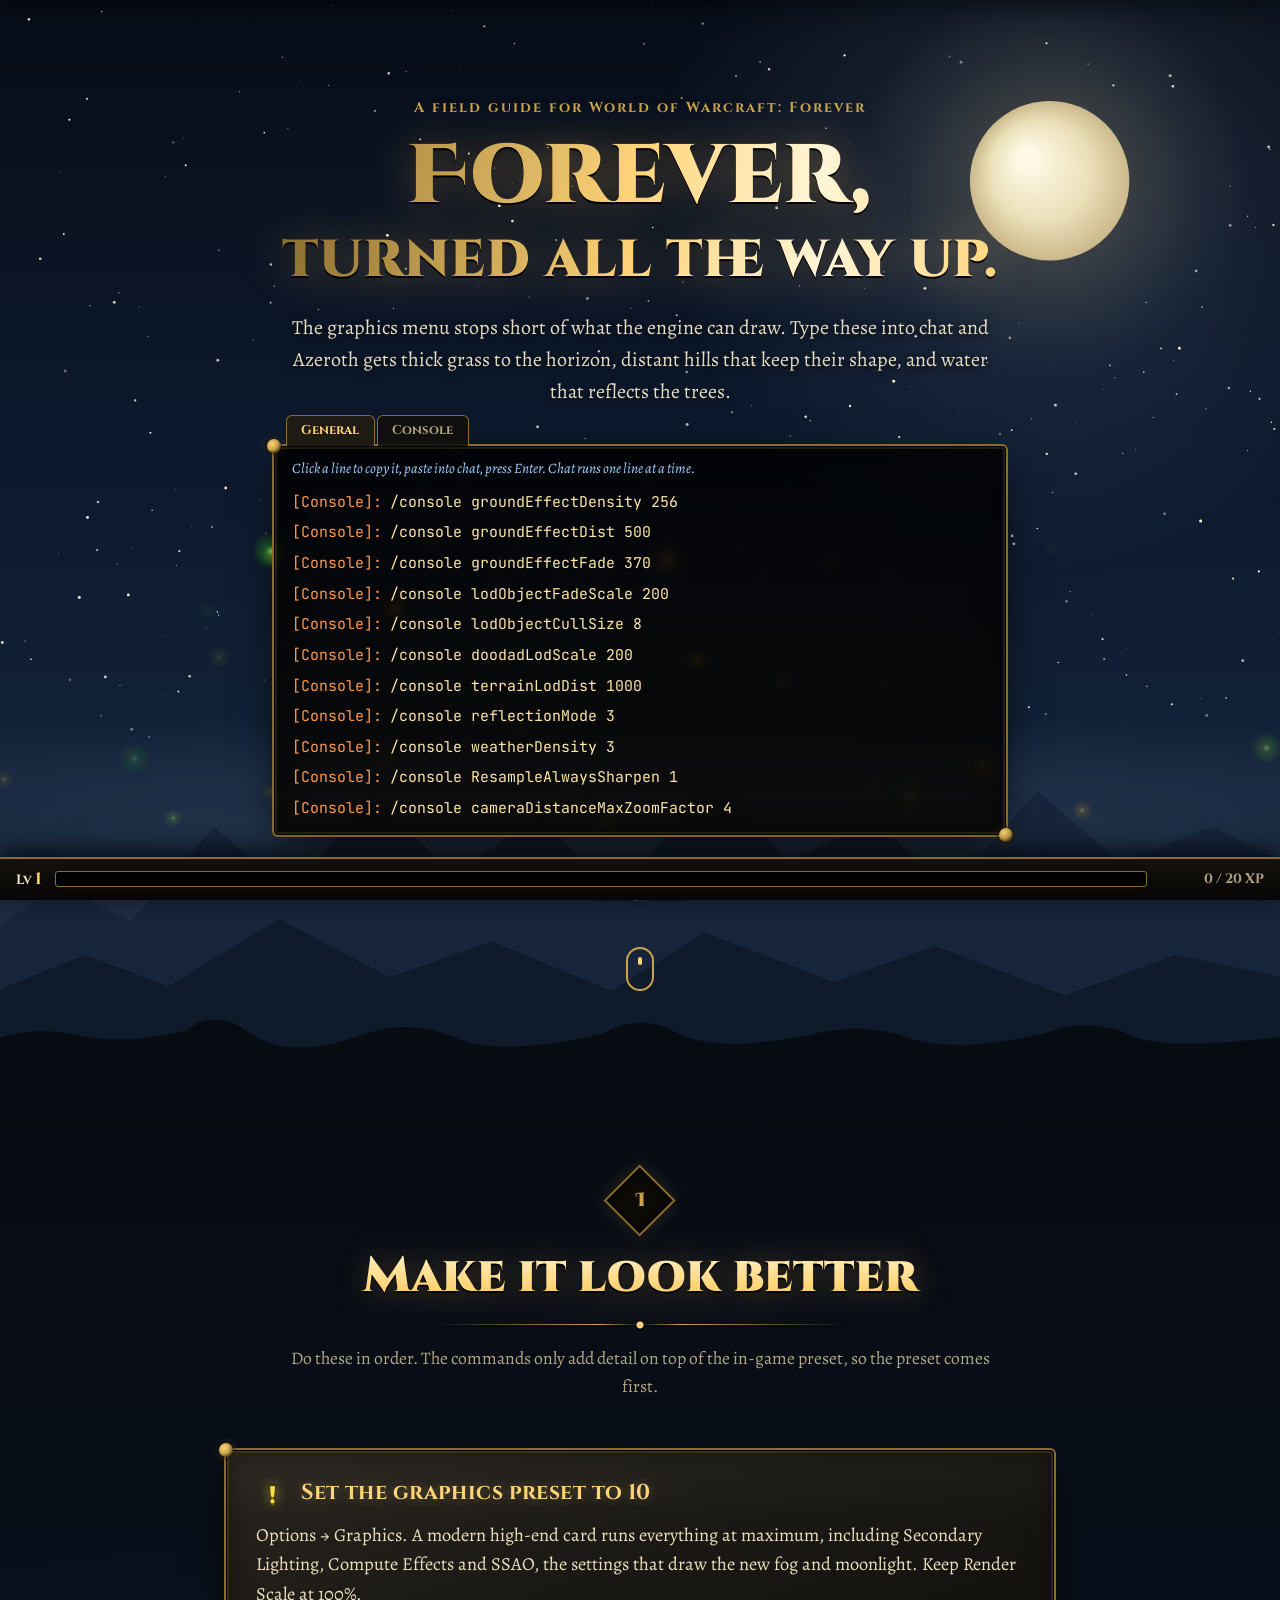
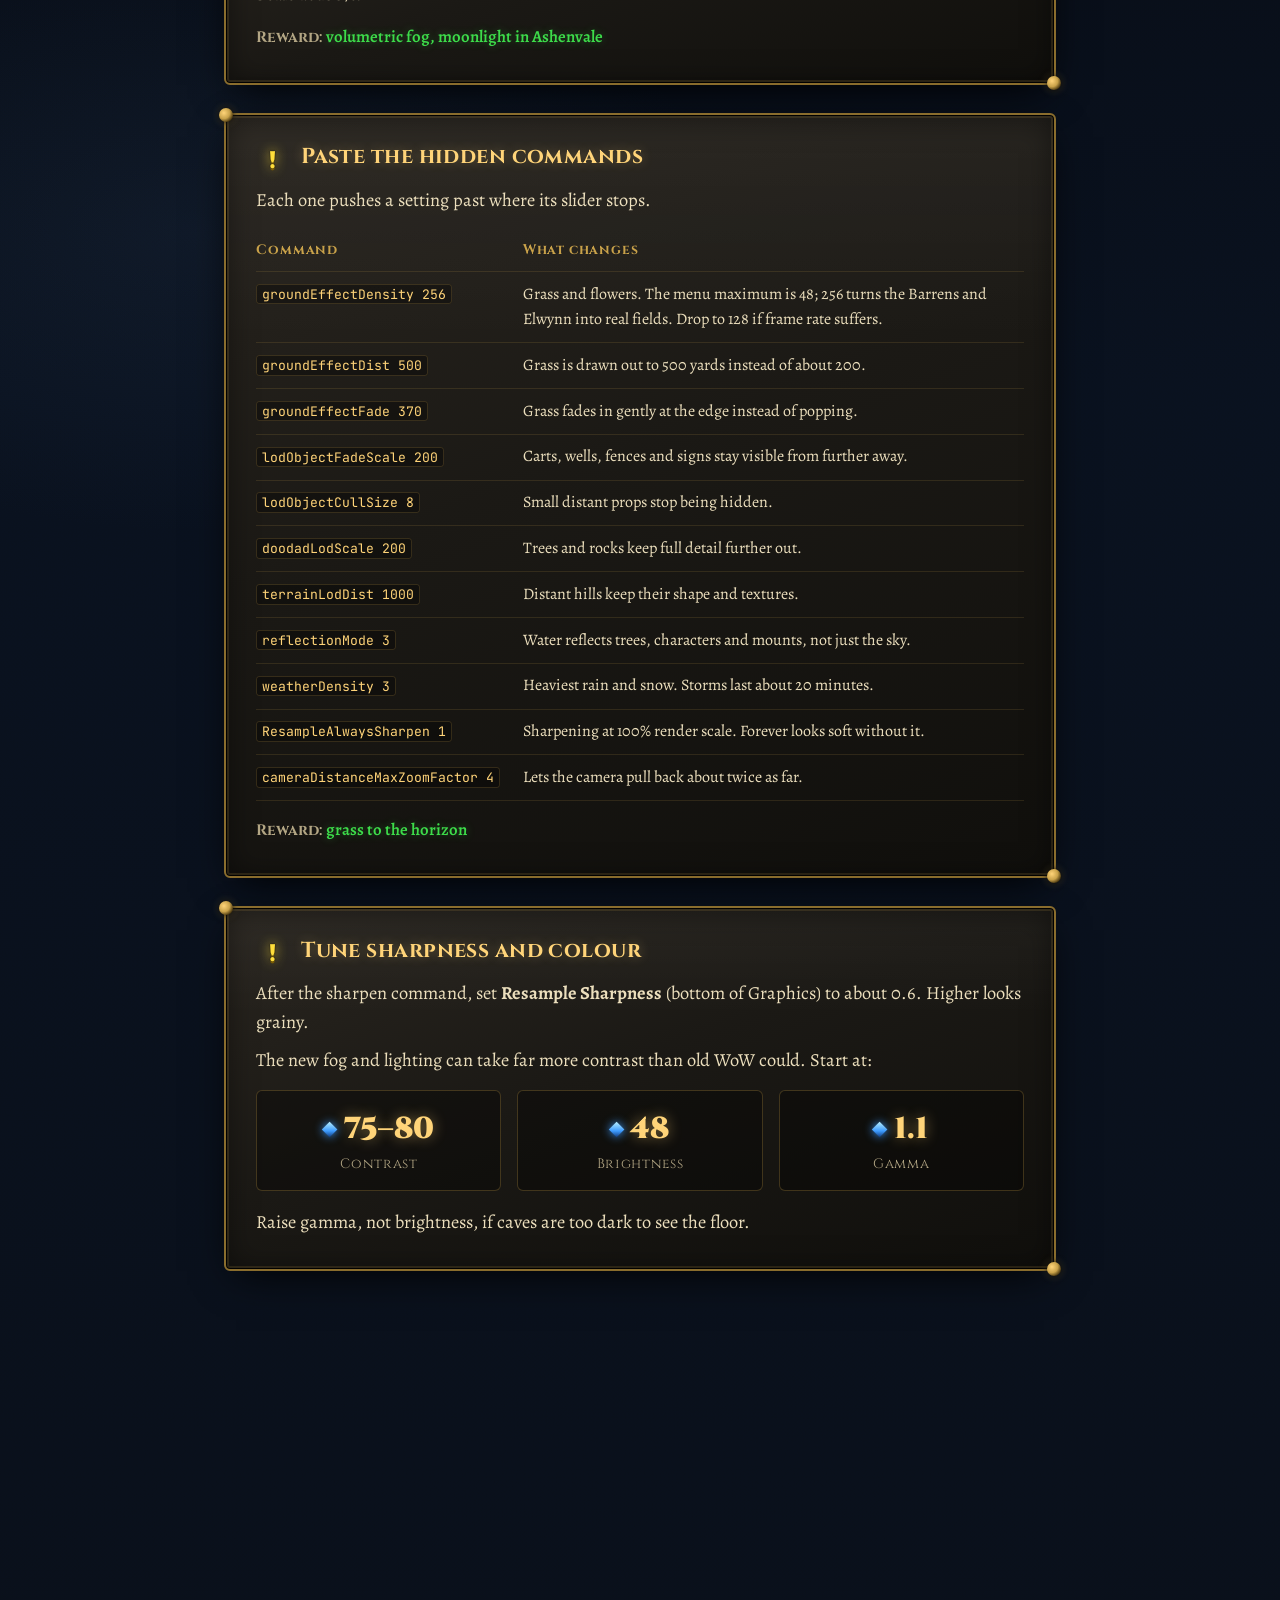
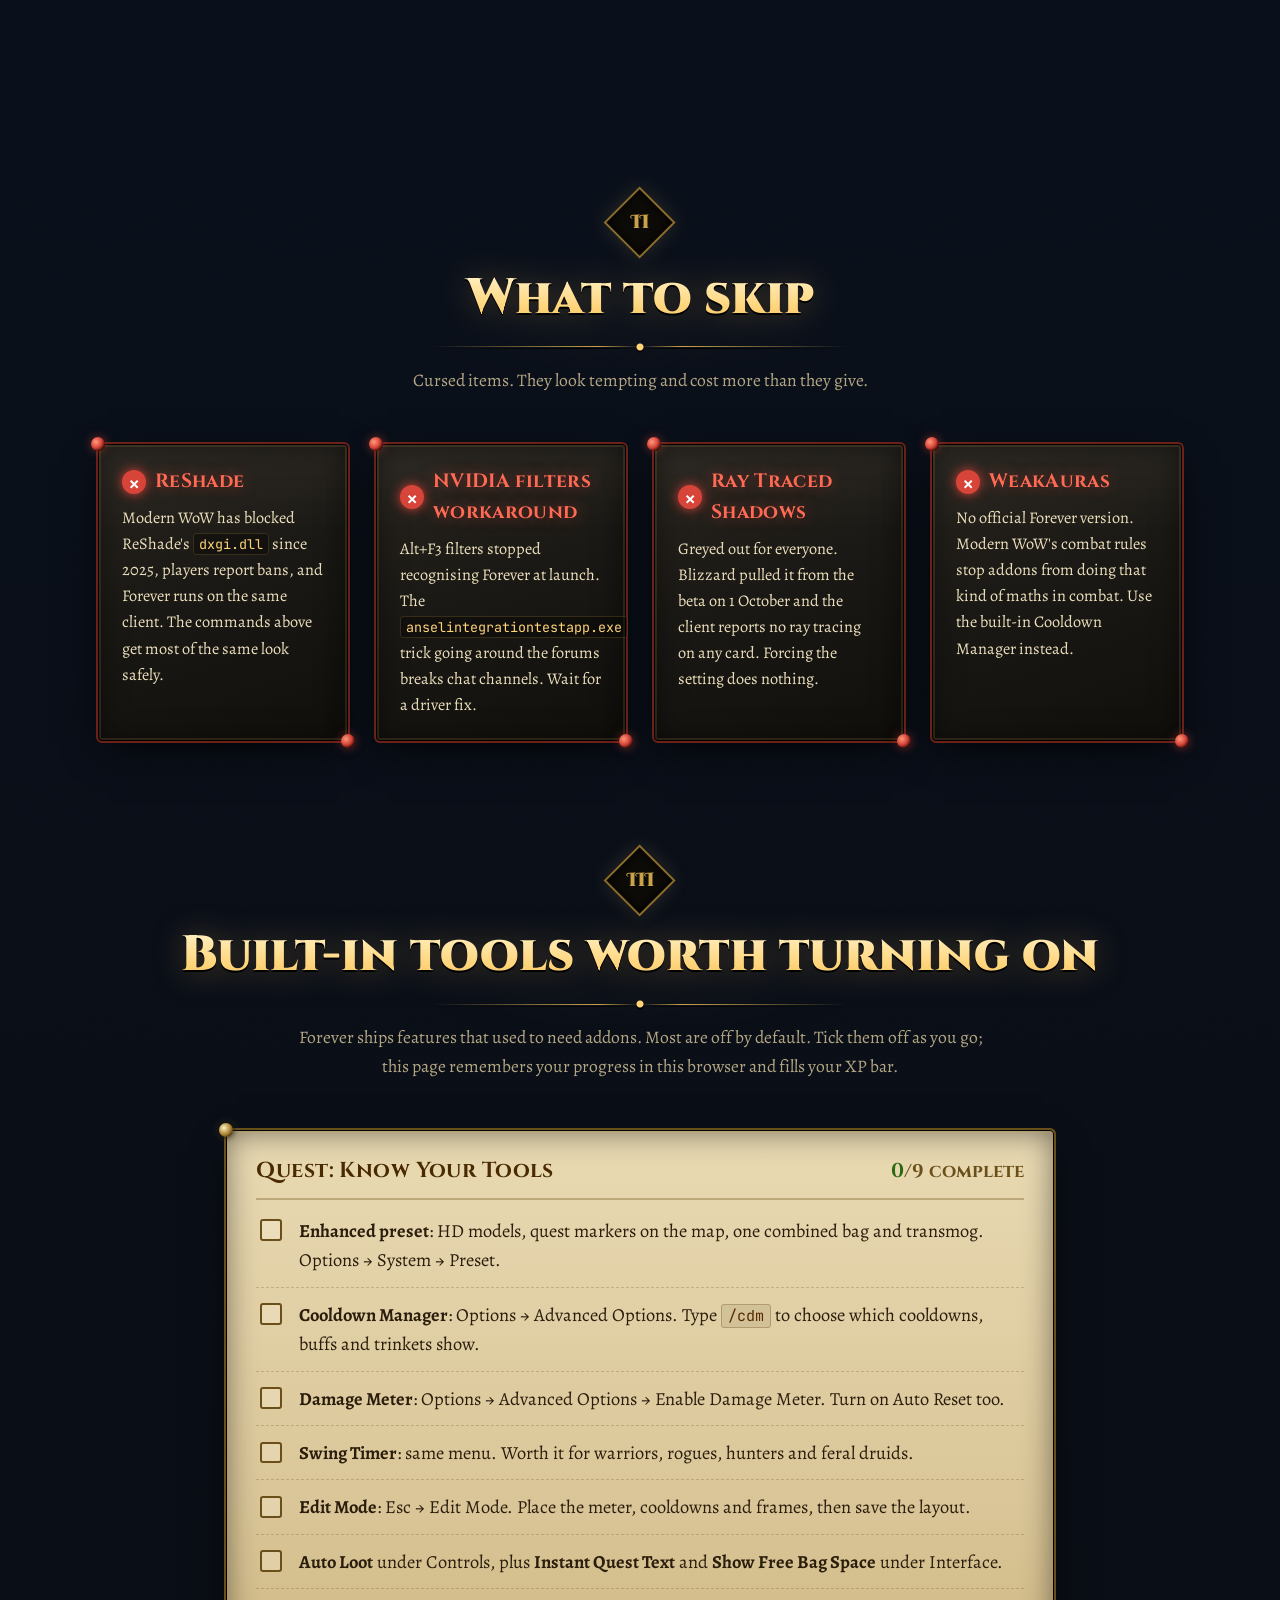
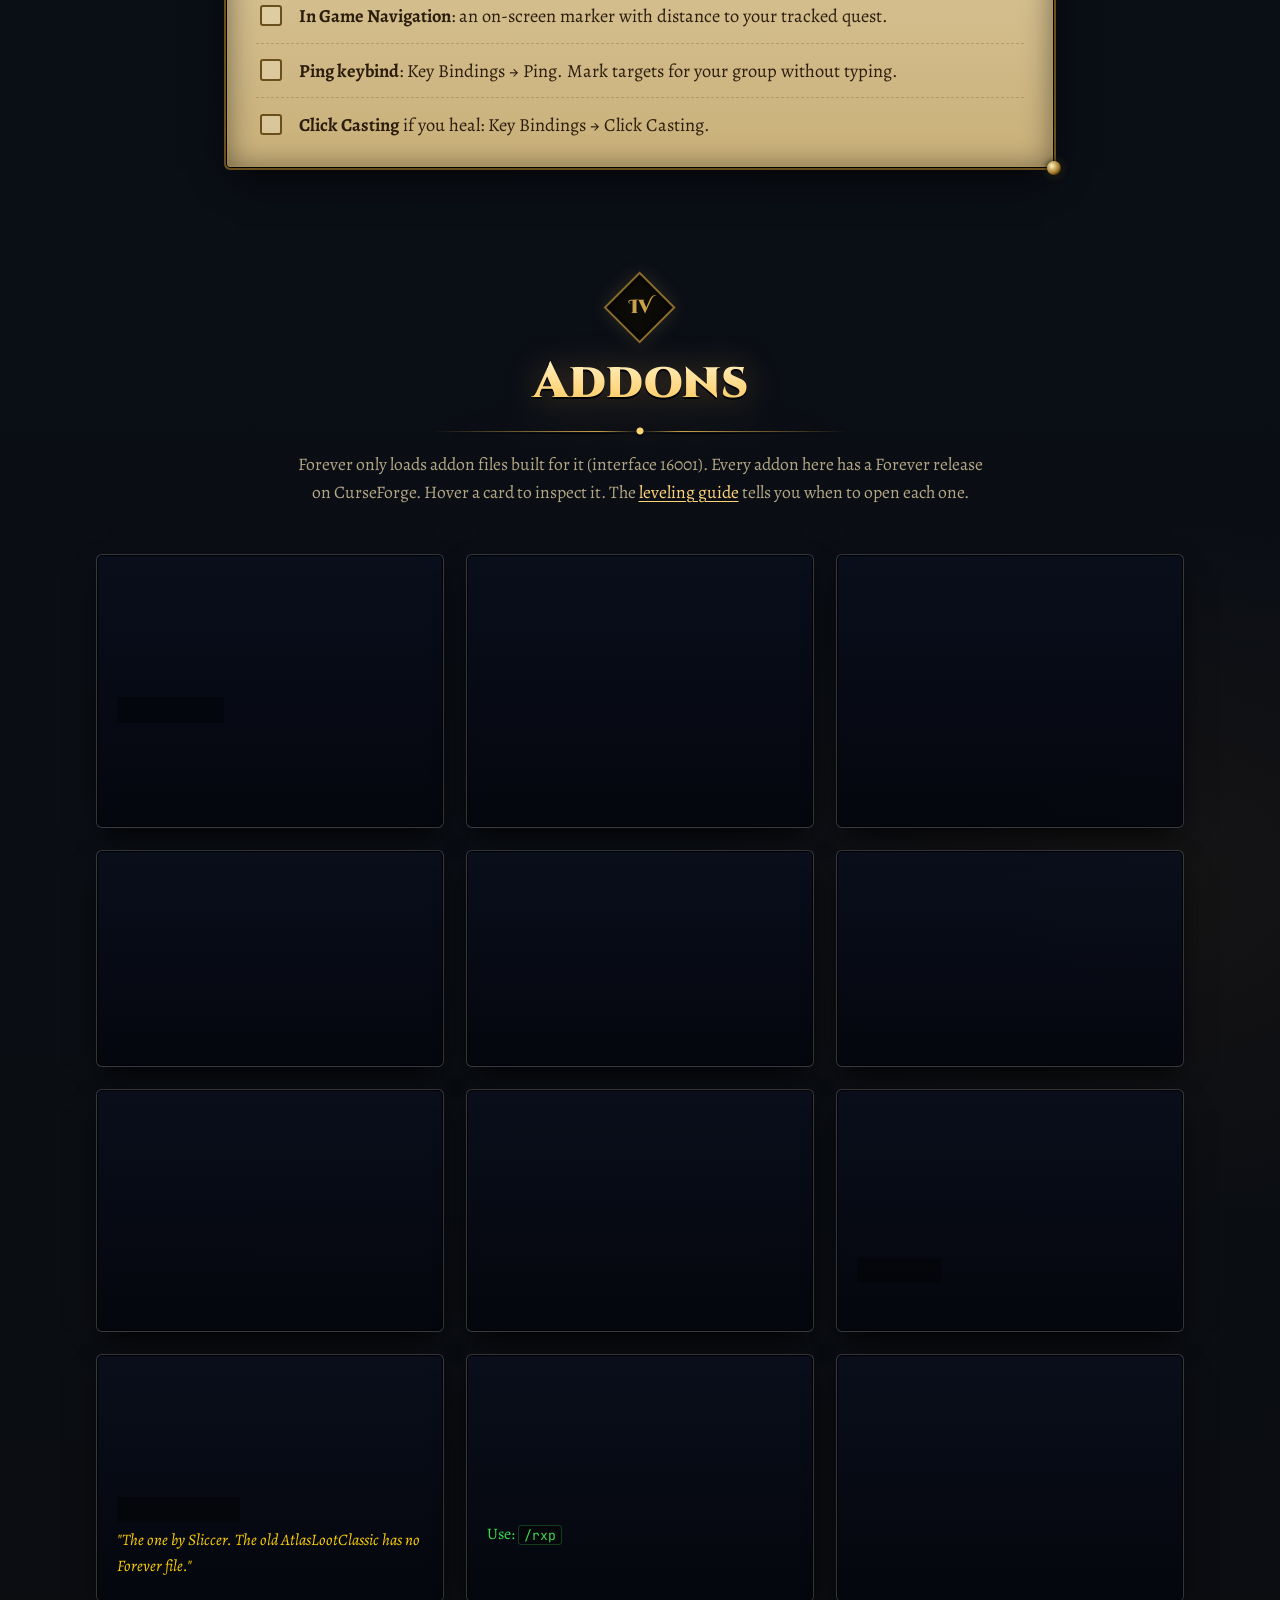
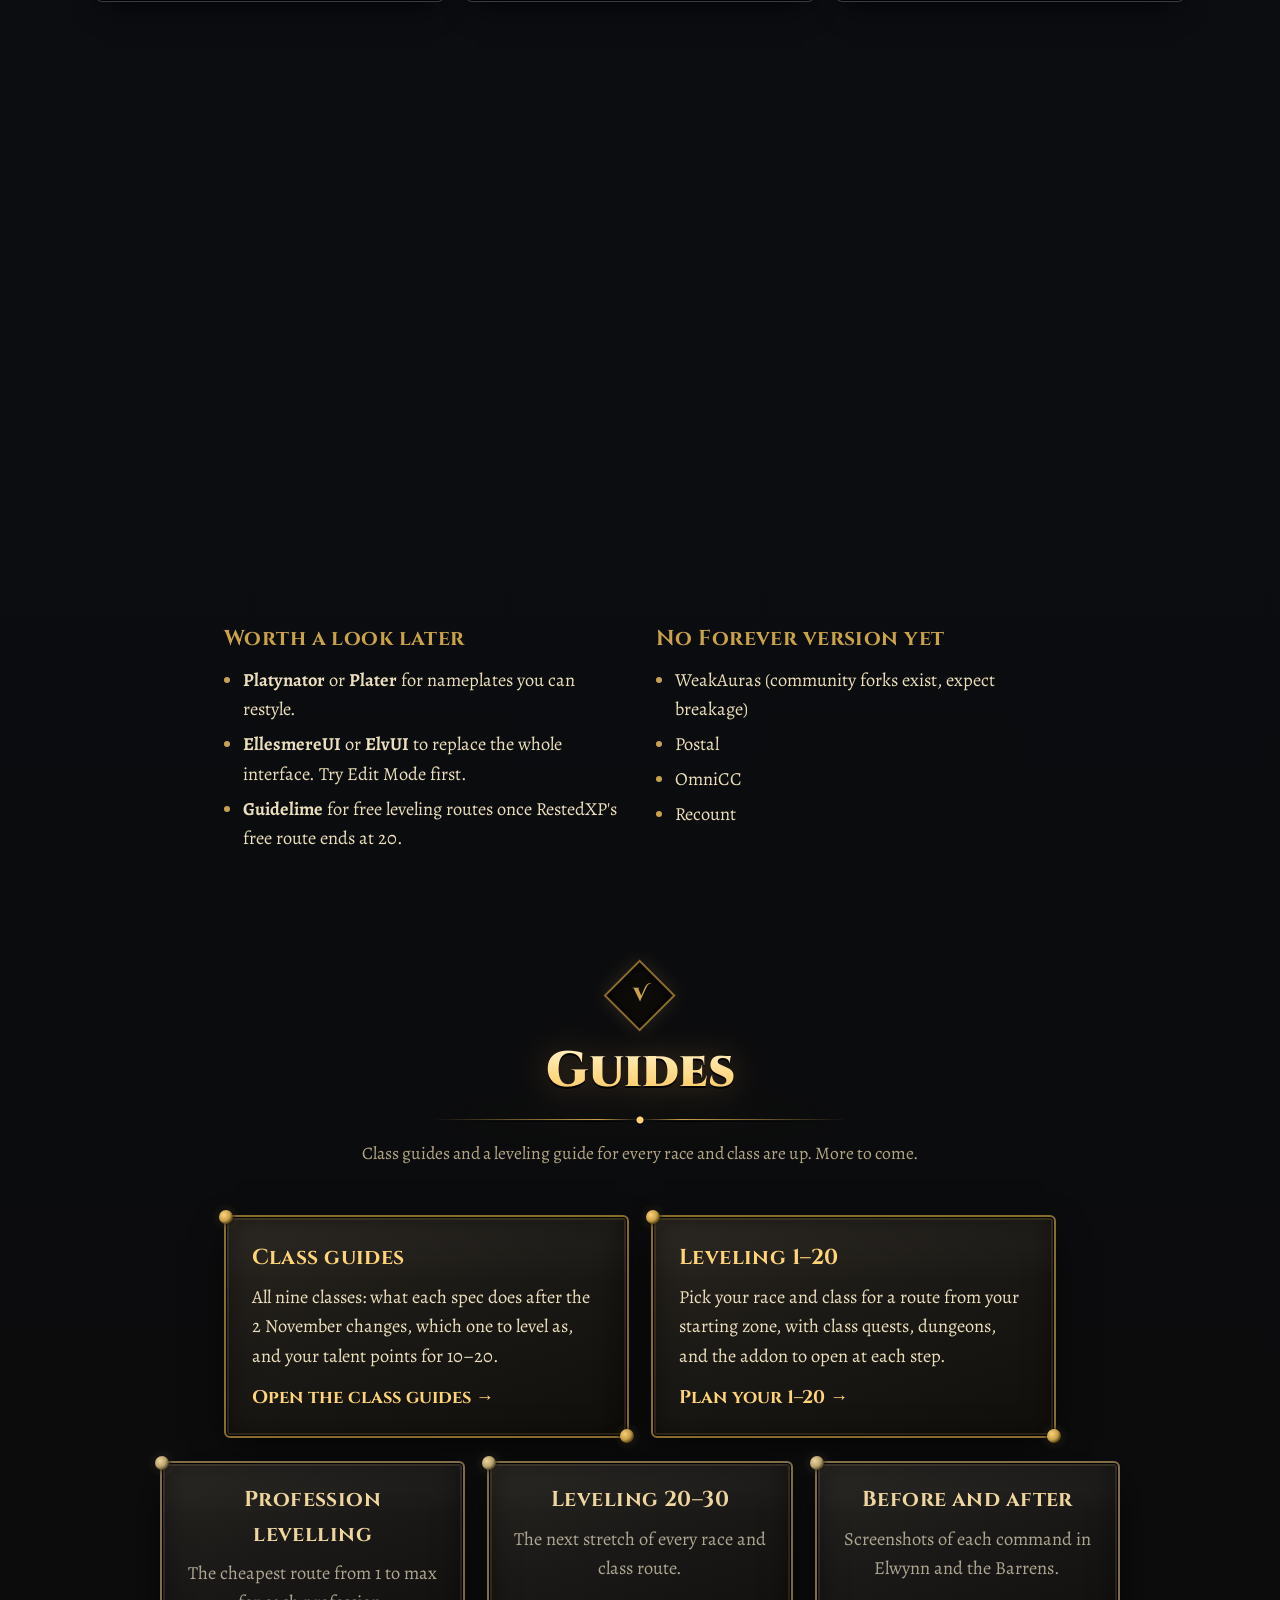
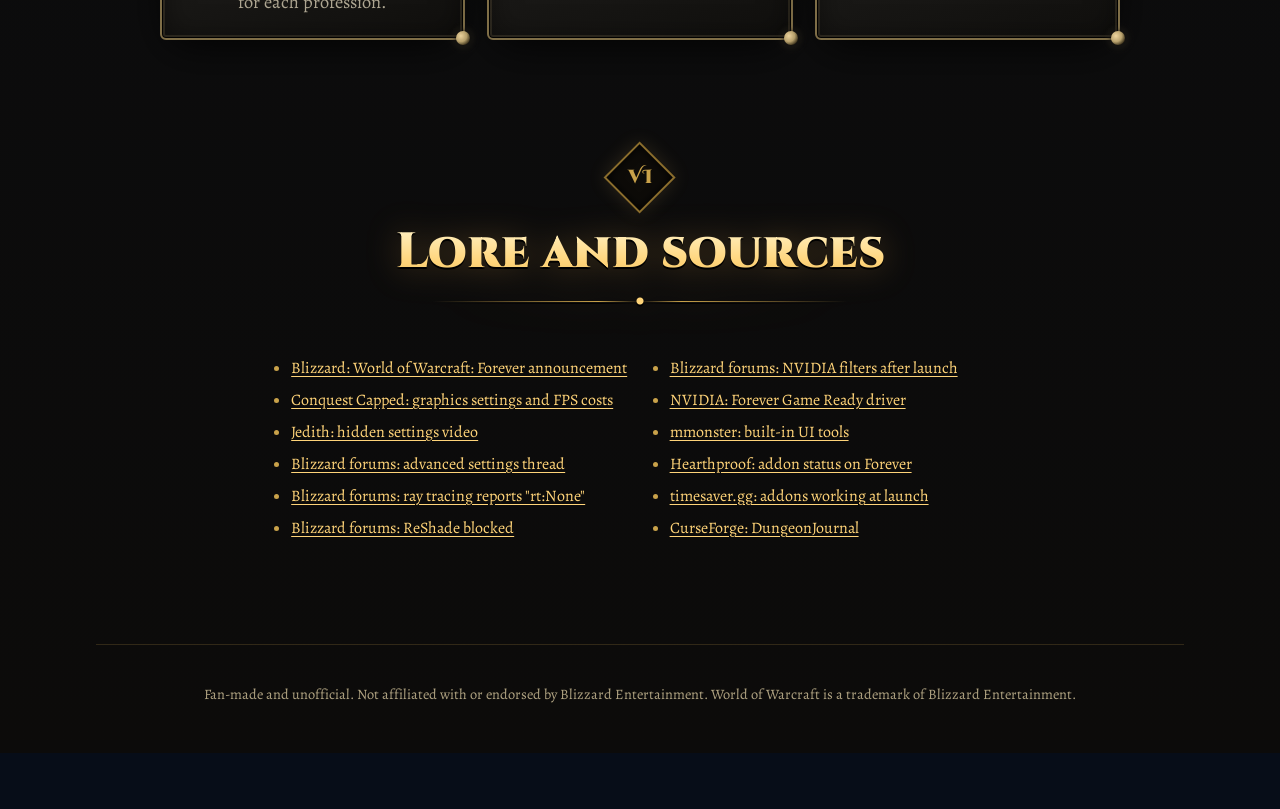
==== index.html @ 2c43a82f "Add class guides and a 1-20 leveling guide for all 56 race/class combos classes.html: specs, roles, " ====
<!doctype html>
<html lang="en">
<head>
<meta charset="utf-8">
<meta name="viewport" content="width=device-width, initial-scale=1">
<title>Forever Field Guide</title>
<meta name="description" content="A fan-made setup guide for World of Warcraft: Forever: hidden graphics commands, built-in tools worth turning on, and the addons that work.">
<meta name="theme-color" content="#0a1220">
<link rel="preconnect" href="https://fonts.googleapis.com">
<link rel="preconnect" href="https://fonts.gstatic.com" crossorigin>
<link href="https://fonts.googleapis.com/css2?family=Cinzel:wght@500;700;900&family=Cinzel+Decorative:wght@700;900&family=Alegreya:ital,wght@0,400;0,600;0,800;1,400&family=JetBrains+Mono:wght@400;600&display=swap" rel="stylesheet">
<link rel="stylesheet" href="style.css?v=202611072339">
<link rel="stylesheet" href="pages.css?v=202611072339">
<link rel="icon" href="data:image/svg+xml,%3Csvg xmlns='http://www.w3.org/2000/svg' viewBox='0 0 32 32'%3E%3Cpath d='M16 2l4 10 10 4-10 4-4 10-4-10-10-4 10-4z' fill='%23ffd479'/%3E%3C/svg%3E">
</head>
<body>
<a class="skip" href="#main">Skip to the guide</a>

<!-- Action bar: press 1-6 to jump -->
<nav class="actionbar" aria-label="Sections">
  <a href="#top" class="brand" aria-label="Back to top"><span class="brand-star" aria-hidden="true"></span><span class="brand-text">Forever Field Guide</span></a>
  <ol>
    <li><a href="#look"><kbd>1</kbd><span>Visuals</span></a></li>
    <li><a href="#avoid"><kbd>2</kbd><span>Skip</span></a></li>
    <li><a href="#builtin"><kbd>3</kbd><span>Built-in</span></a></li>
    <li><a href="#addons"><kbd>4</kbd><span>Addons</span></a></li>
    <li><a href="#next"><kbd>5</kbd><span>Guides</span></a></li>
    <li><a href="#sources"><kbd>6</kbd><span>Lore</span></a></li>
  </ol>
  <ul class="pagelinks">
    <li><a href="classes.html">Classes</a></li>
    <li><a href="leveling.html">Leveling 1–20</a></li>
  </ul>
</nav>

<header class="hero" id="top">
  <canvas class="sky" aria-hidden="true"></canvas>
  <div class="mist mist-a" aria-hidden="true"></div>
  <div class="mist mist-b" aria-hidden="true"></div>
  <svg class="ridge ridge-far" viewBox="0 0 1440 320" preserveAspectRatio="none" aria-hidden="true"><path d="M0 220 L90 170 L170 200 L260 120 L340 175 L430 95 L520 160 L610 110 L700 180 L800 70 L880 150 L970 115 L1060 170 L1150 90 L1240 150 L1340 120 L1440 160 L1440 320 L0 320Z"/></svg>
  <svg class="ridge ridge-mid" viewBox="0 0 1440 320" preserveAspectRatio="none" aria-hidden="true"><path d="M0 250 L120 200 L210 235 L330 160 L450 225 L560 185 L690 240 L790 175 L930 230 L1040 190 L1180 245 L1300 200 L1440 230 L1440 320 L0 320Z"/></svg>
  <svg class="ridge ridge-near" viewBox="0 0 1440 320" preserveAspectRatio="none" aria-hidden="true"><path d="M0 290 Q60 250 110 270 T230 262 Q260 220 300 268 T420 270 Q470 240 520 275 T680 268 Q720 230 760 266 T900 272 Q960 245 1010 275 T1160 266 Q1210 238 1250 270 T1440 268 L1440 320 L0 320Z"/></svg>

  <div class="hero-inner">
    <p class="hero-kicker">A field guide for World of Warcraft: Forever</p>
    <h1 class="title"><span class="title-line">Forever,</span> <span class="title-line">turned all the way up.</span></h1>
    <p class="lede">The graphics menu stops short of what the engine can draw. Type these into chat and Azeroth gets thick grass to the horizon, distant hills that keep their shape, and water that reflects the trees.</p>

    <div class="frame chatframe">
      <div class="chat-tabs" role="presentation"><span class="chat-tab active">General</span><span class="chat-tab">Console</span></div>
      <p class="chat-hint" id="console-label">Click a line to copy it, paste into chat, press Enter. Chat runs one line at a time.</p>
      <ul class="lines" aria-labelledby="console-label">
        <li><button type="button" class="line">/console groundEffectDensity 256</button></li>
        <li><button type="button" class="line">/console groundEffectDist 500</button></li>
        <li><button type="button" class="line">/console groundEffectFade 370</button></li>
        <li><button type="button" class="line">/console lodObjectFadeScale 200</button></li>
        <li><button type="button" class="line">/console lodObjectCullSize 8</button></li>
        <li><button type="button" class="line">/console doodadLodScale 200</button></li>
        <li><button type="button" class="line">/console terrainLodDist 1000</button></li>
        <li><button type="button" class="line">/console reflectionMode 3</button></li>
        <li><button type="button" class="line">/console weatherDensity 3</button></li>
        <li><button type="button" class="line">/console ResampleAlwaysSharpen 1</button></li>
        <li><button type="button" class="line">/console cameraDistanceMaxZoomFactor 4</button></li>
      </ul>
    </div>
    <p class="fineprint">Settings save to <code>WTF/Config.wtf</code> in your <code>_forever_</code> folder. Copy that file somewhere first; if anything goes wrong, put the copy back.</p>
  </div>
  <a class="scroll-cue" href="#look" aria-label="Scroll to the guide"><span></span></a>
</header>

<main id="main">

  <section id="look" class="chapter" aria-labelledby="look-h">
    <div class="chapter-head">
      <p class="chapter-num" aria-hidden="true">I</p>
      <h2 id="look-h">Make it look better</h2>
      <p class="chapter-sub">Do these in order. The commands only add detail on top of the in-game preset, so the preset comes first.</p>
    </div>

    <ol class="questlog">
      <li class="quest frame" data-reveal>
        <h3><span class="q-mark" aria-hidden="true">!</span> Set the graphics preset to 10</h3>
        <p>Options → Graphics. A modern high-end card runs everything at maximum, including Secondary Lighting, Compute Effects and SSAO, the settings that draw the new fog and moonlight. Keep Render Scale at 100%.</p>
        <p class="reward">Reward: <span>volumetric fog, moonlight in Ashenvale</span></p>
      </li>

      <li class="quest frame" data-reveal>
        <h3><span class="q-mark" aria-hidden="true">!</span> Paste the hidden commands</h3>
        <p>Each one pushes a setting past where its slider stops.</p>
        <table class="cvars">
          <thead><tr><th scope="col">Command</th><th scope="col">What changes</th></tr></thead>
          <tbody>
            <tr><td><code>groundEffectDensity 256</code></td><td>Grass and flowers. The menu maximum is 48; 256 turns the Barrens and Elwynn into real fields. Drop to 128 if frame rate suffers.</td></tr>
            <tr><td><code>groundEffectDist 500</code></td><td>Grass is drawn out to 500 yards instead of about 200.</td></tr>
            <tr><td><code>groundEffectFade 370</code></td><td>Grass fades in gently at the edge instead of popping.</td></tr>
            <tr><td><code>lodObjectFadeScale 200</code></td><td>Carts, wells, fences and signs stay visible from further away.</td></tr>
            <tr><td><code>lodObjectCullSize 8</code></td><td>Small distant props stop being hidden.</td></tr>
            <tr><td><code>doodadLodScale 200</code></td><td>Trees and rocks keep full detail further out.</td></tr>
            <tr><td><code>terrainLodDist 1000</code></td><td>Distant hills keep their shape and textures.</td></tr>
            <tr><td><code>reflectionMode 3</code></td><td>Water reflects trees, characters and mounts, not just the sky.</td></tr>
            <tr><td><code>weatherDensity 3</code></td><td>Heaviest rain and snow. Storms last about 20 minutes.</td></tr>
            <tr><td><code>ResampleAlwaysSharpen 1</code></td><td>Sharpening at 100% render scale. Forever looks soft without it.</td></tr>
            <tr><td><code>cameraDistanceMaxZoomFactor 4</code></td><td>Lets the camera pull back about twice as far.</td></tr>
          </tbody>
        </table>
        <p class="reward">Reward: <span>grass to the horizon</span></p>
      </li>

      <li class="quest frame" data-reveal>
        <h3><span class="q-mark" aria-hidden="true">!</span> Tune sharpness and colour</h3>
        <p>After the sharpen command, set <strong>Resample Sharpness</strong> (bottom of Graphics) to about 0.6. Higher looks grainy.</p>
        <p>The new fog and lighting can take far more contrast than old WoW could. Start at:</p>
        <dl class="dials">
          <div><dt>Contrast</dt><dd><span class="gem"></span>75–80</dd></div>
          <div><dt>Brightness</dt><dd><span class="gem"></span>48</dd></div>
          <div><dt>Gamma</dt><dd><span class="gem"></span>1.1</dd></div>
        </dl>
        <p>Raise gamma, not brightness, if caves are too dark to see the floor.</p>
      </li>

      <li class="quest frame" data-reveal>
        <h3><span class="q-mark" aria-hidden="true">!</span> Smooth out frame pacing</h3>
        <p>Turn vsync off, cap the foreground frame rate a few frames under your monitor's refresh rate (160 on a 165 Hz panel), and turn on low-latency mode. A capped game runs cooler and more evenly than one hitting 400 fps in Goldshire.</p>
      </li>

      <li class="quest frame" data-reveal>
        <h3><span class="q-mark optional" aria-hidden="true">?</span> Optional: RTX HDR</h3>
        <p>On an HDR monitor with an NVIDIA RTX card, RTX HDR in the NVIDIA app works at the driver level without touching the game. Install the NVIDIA driver released for Forever on 4 November first.</p>
      </li>
    </ol>
  </section>

  <section id="avoid" class="chapter" aria-labelledby="avoid-h">
    <div class="chapter-head">
      <p class="chapter-num" aria-hidden="true">II</p>
      <h2 id="avoid-h">What to skip</h2>
      <p class="chapter-sub">Cursed items. They look tempting and cost more than they give.</p>
    </div>
    <div class="cursed">
      <article class="frame curse" data-reveal>
        <h3>ReShade</h3>
        <p>Modern WoW has blocked ReShade's <code>dxgi.dll</code> since 2025, players report bans, and Forever runs on the same client. The commands above get most of the same look safely.</p>
      </article>
      <article class="frame curse" data-reveal>
        <h3>NVIDIA filters workaround</h3>
        <p>Alt+F3 filters stopped recognising Forever at launch. The <code>anselintegrationtestapp.exe</code> trick going around the forums breaks chat channels. Wait for a driver fix.</p>
      </article>
      <article class="frame curse" data-reveal>
        <h3>Ray Traced Shadows</h3>
        <p>Greyed out for everyone. Blizzard pulled it from the beta on 1 October and the client reports no ray tracing on any card. Forcing the setting does nothing.</p>
      </article>
      <article class="frame curse" data-reveal>
        <h3>WeakAuras</h3>
        <p>No official Forever version. Modern WoW's combat rules stop addons from doing that kind of maths in combat. Use the built-in Cooldown Manager instead.</p>
      </article>
    </div>
  </section>

  <section id="builtin" class="chapter" aria-labelledby="builtin-h">
    <div class="chapter-head">
      <p class="chapter-num" aria-hidden="true">III</p>
      <h2 id="builtin-h">Built-in tools worth turning on</h2>
      <p class="chapter-sub">Forever ships features that used to need addons. Most are off by default. Tick them off as you go; this page remembers your progress in this browser and fills your XP bar.</p>
    </div>
    <div class="frame questbook" data-reveal>
      <div class="questbook-head">
        <h3>Quest: Know Your Tools</h3>
        <p class="tally"><span class="tally-n">0</span>/<span class="tally-d">9</span> complete</p>
      </div>
      <ul class="checklist" data-store="builtin">
        <li><label><input type="checkbox" value="preset"> <span><strong>Enhanced preset</strong>: HD models, quest markers on the map, one combined bag and transmog. Options → System → Preset.</span></label></li>
        <li><label><input type="checkbox" value="cdm"> <span><strong>Cooldown Manager</strong>: Options → Advanced Options. Type <code>/cdm</code> to choose which cooldowns, buffs and trinkets show.</span></label></li>
        <li><label><input type="checkbox" value="meter"> <span><strong>Damage Meter</strong>: Options → Advanced Options → Enable Damage Meter. Turn on Auto Reset too.</span></label></li>
        <li><label><input type="checkbox" value="swing"> <span><strong>Swing Timer</strong>: same menu. Worth it for warriors, rogues, hunters and feral druids.</span></label></li>
        <li><label><input type="checkbox" value="edit"> <span><strong>Edit Mode</strong>: Esc → Edit Mode. Place the meter, cooldowns and frames, then save the layout.</span></label></li>
        <li><label><input type="checkbox" value="loot"> <span><strong>Auto Loot</strong> under Controls, plus <strong>Instant Quest Text</strong> and <strong>Show Free Bag Space</strong> under Interface.</span></label></li>
        <li><label><input type="checkbox" value="nav"> <span><strong>In Game Navigation</strong>: an on-screen marker with distance to your tracked quest.</span></label></li>
        <li><label><input type="checkbox" value="ping"> <span><strong>Ping keybind</strong>: Key Bindings → Ping. Mark targets for your group without typing.</span></label></li>
        <li><label><input type="checkbox" value="click"> <span><strong>Click Casting</strong> if you heal: Key Bindings → Click Casting.</span></label></li>
      </ul>
    </div>
  </section>

  <section id="addons" class="chapter" aria-labelledby="addons-h">
    <div class="chapter-head">
      <p class="chapter-num" aria-hidden="true">IV</p>
      <h2 id="addons-h">Addons</h2>
      <p class="chapter-sub">Forever only loads addon files built for it (interface 16001). Every addon here has a Forever release on CurseForge. Hover a card to inspect it. The <a href="leveling.html">leveling guide</a> tells you when to open each one.</p>
    </div>

    <div class="loot">
      <article class="item legendary" data-reveal>
        <h3>Questie</h3>
        <p class="item-meta">Binds when installed · Questing</p>
        <p>Quest givers, objectives and turn-ins on the map, including quests you haven't picked up.</p>
        <p class="item-use">Use: <code>/questie</code></p>
        <p class="item-flavor">"Some brand-new Forever quests are still being added."</p>
      </article>
      <article class="item epic" data-reveal>
        <h3>Baganator</h3>
        <p class="item-meta">Binds when installed · Bags</p>
        <p>All bags in one window with search and categories, plus what your alts carry. Requires Syndicator.</p>
        <p class="item-use">Use: <code>/bgr</code></p>
      </article>
      <article class="item epic" data-reveal>
        <h3>Leatrix Plus</h3>
        <p class="item-meta">Binds when installed · Comfort</p>
        <p>Dozens of small fixes: sell junk, auto-repair, faster loot, bigger zoom. Every option starts off.</p>
        <p class="item-use">Use: <code>/ltp</code></p>
        <p class="item-flavor">"Take the file ending in -forever, not the Classic one."</p>
      </article>
      <article class="item epic" data-reveal>
        <h3>DungeonJournal</h3>
        <p class="item-meta">Binds when installed · Dungeons</p>
        <p>Maps, quests, bosses and loot for every dungeon in one window. RPG mode hides pages until you clear the dungeon.</p>
        <p class="item-use">Use: <code>/dj</code></p>
      </article>
      <article class="item rare" data-reveal>
        <h3>Deadly Boss Mods</h3>
        <p class="item-meta">Binds when installed · Combat</p>
        <p>Boss timers and warnings, with the Vanilla raid and Forever dungeon modules. Raids open 9 December.</p>
        <p class="item-use">Use: <code>/dbm</code></p>
      </article>
      <article class="item rare" data-reveal>
        <h3>Auctionator</h3>
        <p class="item-meta">Binds when installed · Gold</p>
        <p>Prices in tooltips, shopping lists and quick posting at the Auction House.</p>
        <p class="item-use">Use: open the Auction House</p>
      </article>
      <article class="item rare" data-reveal>
        <h3>ForeverThreat</h3>
        <p class="item-meta">Binds when installed · Combat</p>
        <p>Omen-style threat meter made for Forever, with a pull warning. Forever has no built-in threat display.</p>
        <p class="item-use">Use: <code>/ft</code></p>
      </article>
      <article class="item epic" data-reveal>
        <h3>ForeverBiS</h3>
        <p class="item-meta">Binds when installed · Gear</p>
        <p>Best-in-slot lists for all 28 specs that track what you own, plus loot and quests for every dungeon and the dungeon maps the client lacks.</p>
        <p class="item-use">Use: <code>/bis</code></p>
      </article>
      <article class="item rare" data-reveal>
        <h3>Pawn</h3>
        <p class="item-meta">Binds when installed · Gear</p>
        <p>Green upgrade arrows on tooltips, using a stat scale for your current spec. The fastest way to know whether a quest reward is better.</p>
        <p class="item-use">Use: <code>/pawn</code></p>
      </article>
      <article class="item rare" data-reveal>
        <h3>AtlasLoot Forever</h3>
        <p class="item-meta">Binds when installed · Gear</p>
        <p>Loot tables by boss with BiS tooltips. Plan which dungeon drops your next upgrade.</p>
        <p class="item-use">Use: <code>/atlasloot</code></p>
        <p class="item-flavor">"The one by Sliccer. The old AtlasLootClassic has no Forever file."</p>
      </article>
      <article class="item rare" data-reveal>
        <h3>RestedXP Guide</h3>
        <p class="item-meta">Binds when installed · Leveling</p>
        <p>Step-by-step route with an arrow. The free route runs to about 20 (Alliance) or 22 (Horde), which pairs with the leveling guide here.</p>
        <p class="item-use">Use: <code>/rxp</code></p>
      </article>
      <article class="item uncommon" data-reveal>
        <h3>Leatrix Maps</h3>
        <p class="item-meta">Binds when installed · Maps</p>
        <p>Reveals unexplored map areas, shows zone levels and coordinates.</p>
        <p class="item-use">Use: <code>/ltm</code></p>
      </article>
      <article class="item uncommon" data-reveal>
        <h3>TomTom</h3>
        <p class="item-meta">Binds when installed · Maps</p>
        <p>A waypoint arrow. Point it at any coordinate.</p>
        <p class="item-use">Use: <code>/way 45 60</code></p>
      </article>
      <article class="item uncommon" data-reveal>
        <h3>GatherMate2</h3>
        <p class="item-meta">Binds when installed · Professions</p>
        <p>Remembers every herb, ore and fishing node you find and pins it on the map.</p>
        <p class="item-use">Use: <code>/gathermate</code></p>
      </article>
    </div>

    <div class="frame install" data-reveal>
      <h3>Install or update them all</h3>
      <p>Pick <strong>WoW Forever</strong> as the game version in the CurseForge app and install each one, or run the script in this repo with the game closed. It fetches each addon's newest Forever file and copies only the folders that load in Forever.</p>
      <div class="cmd">
        <pre id="install-cmd"><code>python -I tools/install_addons.py "C:/Program Files (x86)/World of Warcraft/_forever_/Interface/AddOns"</code></pre>
        <button type="button" class="btn" data-copy="#install-cmd">Copy</button>
      </div>
      <p>Use one addon manager only. Two apps updating the same folder overwrite each other.</p>
    </div>

    <div class="later">
      <div data-reveal>
        <h3>Worth a look later</h3>
        <ul>
          <li><strong>Platynator</strong> or <strong>Plater</strong> for nameplates you can restyle.</li>
          <li><strong>EllesmereUI</strong> or <strong>ElvUI</strong> to replace the whole interface. Try Edit Mode first.</li>
          <li><strong>Guidelime</strong> for free leveling routes once RestedXP's free route ends at 20.</li>
        </ul>
      </div>
      <div data-reveal>
        <h3>No Forever version yet</h3>
        <ul>
          <li>WeakAuras (community forks exist, expect breakage)</li>
          <li>Postal</li>
          <li>OmniCC</li>
          <li>Recount</li>
        </ul>
      </div>
    </div>
  </section>

  <section id="next" class="chapter" aria-labelledby="next-h">
    <div class="chapter-head">
      <p class="chapter-num" aria-hidden="true">V</p>
      <h2 id="next-h">Guides</h2>
      <p class="chapter-sub">Class guides and a leveling guide for every race and class are up. More to come.</p>
    </div>
    <ul class="gateway">
      <li class="frame" data-reveal><a href="classes.html"><h3>Class guides</h3><p>All nine classes: what each spec does after the 2 November changes, which one to level as, and your talent points for 10–20.</p><span class="go">Open the class guides →</span></a></li>
      <li class="frame" data-reveal><a href="leveling.html"><h3>Leveling 1–20</h3><p>Pick your race and class for a route from your starting zone, with class quests, dungeons, and the addon to open at each step.</p><span class="go">Plan your 1–20 →</span></a></li>
    </ul>
    <ul class="upcoming" style="margin-top:1.4rem">
      <li class="frame" data-reveal><h3>Profession levelling</h3><p>The cheapest route from 1 to max for each profession.</p></li>
      <li class="frame" data-reveal><h3>Leveling 20–30</h3><p>The next stretch of every race and class route.</p></li>
      <li class="frame" data-reveal><h3>Before and after</h3><p>Screenshots of each command in Elwynn and the Barrens.</p></li>
    </ul>
  </section>

  <section id="sources" class="chapter" aria-labelledby="sources-h">
    <div class="chapter-head">
      <p class="chapter-num" aria-hidden="true">VI</p>
      <h2 id="sources-h">Lore and sources</h2>
    </div>
    <ul class="sources" data-reveal>
      <li><a href="https://news.blizzard.com/en-us/article/24302093/carve-a-new-path-with-world-of-warcraft-forever">Blizzard: World of Warcraft: Forever announcement</a></li>
      <li><a href="https://conquestcapped.com/guides/wow-forever/wow-forever-graphics/">Conquest Capped: graphics settings and FPS costs</a></li>
      <li><a href="https://www.youtube.com/watch?v=UxARm42S9sk">Jedith: hidden settings video</a></li>
      <li><a href="https://us.forums.blizzard.com/en/wow/t/ive-managed-to-find-the-perfect-advanced-settings/2378746">Blizzard forums: advanced settings thread</a></li>
      <li><a href="https://us.forums.blizzard.com/en/wow/t/raytracing-blocked/2352849">Blizzard forums: ray tracing reports "rt:None"</a></li>
      <li><a href="https://us.forums.blizzard.com/en/wow/t/reshade-post-processing-filter-app-now-blocked-after-7142025-111761965-hotfix-patch/2132149">Blizzard forums: ReShade blocked</a></li>
      <li><a href="https://eu.forums.blizzard.com/en/wow/t/nvidia-filters-issues-after-release/639724">Blizzard forums: NVIDIA filters after launch</a></li>
      <li><a href="https://www.nvidia.com/en-us/geforce/news/world-of-warcraft-forever-geforce-rtx-spark-game-ready-driver/">NVIDIA: Forever Game Ready driver</a></li>
      <li><a href="https://mmonster.co/wow-forever/guides/addons/built-in-features">mmonster: built-in UI tools</a></li>
      <li><a href="https://hearthproof.com/systems/addons/">Hearthproof: addon status on Forever</a></li>
      <li><a href="https://timesaver.gg/blog/wow-forever-addons-save-beta-ui-before-launch">timesaver.gg: addons working at launch</a></li>
      <li><a href="https://www.curseforge.com/wow/addons/dungeonjournal">CurseForge: DungeonJournal</a></li>
    </ul>
  </section>

  <footer>
    <p>Fan-made and unofficial. Not affiliated with or endorsed by Blizzard Entertainment. World of Warcraft is a trademark of Blizzard Entertainment.</p>
  </footer>
</main>

<!-- XP bar: fills as you copy commands and tick off tools -->
<div class="xpbar" role="progressbar" aria-label="Setup progress" aria-valuemin="0" aria-valuemax="100" aria-valuenow="0">
  <span class="xp-level">Lv <b>1</b></span>
  <div class="xp-track"><div class="xp-fill"></div><div class="xp-ticks" aria-hidden="true"></div></div>
  <span class="xp-text">0 / 20 XP</span>
</div>

<div class="banner" role="status" aria-live="polite"><span class="banner-text"></span></div>
<div class="fct" aria-hidden="true"></div>
<script src="app.js?v=202611072339"></script>
</body>
</html>
---- style.css ----
:root {
  --sky-top: #070d18;
  --sky-low: #12233a;
  --stone: #1b1915;
  --stone-hi: #2a2620;
  --stone-lo: #100f0c;
  --gold: #c9a24a;
  --gold-hi: #ffd479;
  --gold-dim: #8a6d2d;
  --parchment: #ecdfbd;
  --parchment-dim: #b3a684;
  --ember: #ff7a2f;
  --blood: #d8453a;
  --q-legendary: #ff8000;
  --q-epic: #b65cff;
  --q-rare: #3d9bff;
  --q-uncommon: #3ddc4a;
  --display: "Cinzel", "Trajan Pro", Georgia, serif;
  --deco: "Cinzel Decorative", "Cinzel", Georgia, serif;
  --serif: "Alegreya", Georgia, serif;
  --mono: "JetBrains Mono", Consolas, monospace;
  color-scheme: dark;
}

* { box-sizing: border-box; }
html { scroll-behavior: smooth; scroll-padding-top: 5rem; }
body {
  margin: 0;
  background: var(--sky-top);
  color: var(--parchment);
  font-family: var(--serif);
  font-size: 1.15rem;
  line-height: 1.6;
  -webkit-font-smoothing: antialiased;
  font-variant-ligatures: no-common-ligatures no-discretionary-ligatures;
  padding-bottom: 3.5rem; /* room for the XP bar */
}
/* faint stone texture over everything below the hero */
main {
  background:
    radial-gradient(900px 500px at 15% 10%, #2b3f5a33, transparent 60%),
    radial-gradient(800px 600px at 90% 60%, #5a3a1a22, transparent 60%),
    linear-gradient(180deg, #070b12 0%, #0a1220 12%, #0a0f18 40%, #0c0b0a 100%);
  position: relative;
}
main::before {
  content: ""; position: absolute; inset: 0; pointer-events: none; opacity: .5;
  background-image: url("data:image/svg+xml,%3Csvg xmlns='http://www.w3.org/2000/svg' width='160' height='160'%3E%3Cfilter id='n'%3E%3CfeTurbulence type='fractalNoise' baseFrequency='.9' numOctaves='2' stitchTiles='stitch'/%3E%3CfeColorMatrix values='0 0 0 0 0  0 0 0 0 0  0 0 0 0 0  0 0 0 .06 0'/%3E%3C/filter%3E%3Crect width='160' height='160' filter='url(%23n)'/%3E%3C/svg%3E");
}

a { color: var(--gold-hi); text-underline-offset: 3px; }
a:hover { color: #fff1c2; }
:focus-visible { outline: 2px solid var(--gold-hi); outline-offset: 3px; border-radius: 3px; }
.skip { position: absolute; left: -999px; top: 0; background: var(--gold-hi); color: #000; padding: .5rem 1rem; z-index: 100; }
.skip:focus { left: 1rem; top: 1rem; }

code {
  font-family: var(--mono); font-size: .82em;
  background: #00000055; color: var(--gold-hi);
  border: 1px solid #c9a24a33;
  padding: .06em .38em; border-radius: 3px;
}

/* ---------- Ornate frame (stone panel, gold trim, corner studs) ---------- */
.frame {
  position: relative;
  background:
    linear-gradient(180deg, #ffffff08, transparent 30%),
    linear-gradient(160deg, var(--stone-hi), var(--stone) 45%, var(--stone-lo));
  border: 2px solid var(--gold-dim);
  border-radius: 6px;
  box-shadow:
    inset 0 0 0 1px #000,
    inset 0 0 0 3px #c9a24a26,
    inset 0 2px 30px #00000080,
    0 12px 40px -12px #000;
}
.frame::before, .frame::after {
  content: ""; position: absolute; width: 14px; height: 14px; pointer-events: none;
  background: radial-gradient(circle at 35% 35%, var(--gold-hi), var(--gold) 45%, #4a3810 75%);
  border-radius: 50%;
  box-shadow: 0 0 6px #000, 0 0 10px #ffd47944;
}
.frame::before { top: -7px; left: -7px; }
.frame::after { bottom: -7px; right: -7px; }

/* ---------- Action bar ---------- */
.actionbar {
  position: fixed; top: 0; left: 0; right: 0; z-index: 50;
  display: flex; align-items: center; justify-content: space-between; gap: 1rem;
  padding: .5rem 1.25rem;
  background: linear-gradient(180deg, #0a0806f0, #14110ce6);
  border-bottom: 2px solid var(--gold-dim);
  box-shadow: 0 2px 0 #000, 0 8px 30px #000a;
  backdrop-filter: blur(6px);
  transform: translateY(-110%);
  transition: transform .45s cubic-bezier(.2,.8,.2,1);
}
.actionbar.shown { transform: none; }
.brand { display: flex; align-items: center; gap: .6rem; text-decoration: none; color: var(--gold-hi); font-family: var(--display); font-weight: 700; letter-spacing: .04em; font-size: 1rem; }
.brand-star { width: 18px; height: 18px; background: var(--gold-hi); clip-path: polygon(50% 0, 62% 38%, 100% 50%, 62% 62%, 50% 100%, 38% 62%, 0 50%, 38% 38%); animation: spin 8s linear infinite; filter: drop-shadow(0 0 6px var(--gold-hi)); }
.actionbar ol { display: flex; gap: .35rem; list-style: none; margin: 0; padding: 0; }
.actionbar li a {
  position: relative; display: flex; flex-direction: column; align-items: center; justify-content: flex-end;
  width: 4.4rem; height: 2.9rem; padding-bottom: .3rem;
  text-decoration: none; color: var(--parchment); font-family: var(--display); font-size: .7rem; font-weight: 700; letter-spacing: .03em;
  background: radial-gradient(circle at 50% 30%, #3a332a, #15120e 75%);
  border: 1px solid #000; outline: 1px solid var(--gold-dim); outline-offset: -3px;
  border-radius: 4px;
  box-shadow: inset 0 0 12px #000;
  transition: transform .12s, box-shadow .2s, color .2s;
}
.actionbar li a kbd { position: absolute; top: 2px; right: 5px; font: 600 .7rem var(--mono); color: #fff; text-shadow: 0 0 3px #000, 0 0 3px #000; }
.actionbar li a:hover { color: var(--gold-hi); box-shadow: inset 0 0 12px #000, 0 0 12px #ffd47966; }
.actionbar li a:active { transform: scale(.94); }
.actionbar li a.active { color: var(--gold-hi); outline-color: var(--gold-hi); box-shadow: inset 0 0 14px #ffd47944, 0 0 14px #ffd47955; }
.actionbar li a.pressed { animation: press .35s; }
@keyframes press { 0% { box-shadow: inset 0 0 30px #ffd479cc, 0 0 20px #ffd479; } 100% { box-shadow: inset 0 0 12px #000; } }

/* ---------- Hero ---------- */
.hero {
  position: relative; min-height: 100vh; overflow: hidden;
  display: grid; place-items: center;
  padding: 6rem 1.5rem 9rem;
  background: linear-gradient(180deg, var(--sky-top) 0%, #0d1a2e 45%, var(--sky-low) 75%, #1d2a3a 100%);
  isolation: isolate;
}
.sky { position: absolute; inset: 0; width: 100%; height: 100%; z-index: -3; }
.ridge { position: absolute; left: -2%; width: 104%; bottom: 0; z-index: -2; will-change: transform; }
.ridge-far { height: 42vh; fill: #16253a; }
.ridge-mid { height: 32vh; fill: #0f1a2a; }
.ridge-near { height: 20vh; fill: #070b12; }
.mist {
  position: absolute; left: -50%; width: 200%; height: 22vh; z-index: -2; pointer-events: none;
  background: radial-gradient(ellipse at center, #9fb6d022 0%, transparent 65%);
  filter: blur(8px);
}
.mist-a { bottom: 18vh; animation: drift 38s linear infinite; }
.mist-b { bottom: 8vh; opacity: .8; animation: drift 55s linear infinite reverse; }
@keyframes drift { from { transform: translateX(-12%); } to { transform: translateX(12%); } }

.hero-inner { width: min(46rem, 100%); position: relative; z-index: 1; }
.hero-kicker {
  font-family: var(--display); font-weight: 700; letter-spacing: .14em; font-size: .9rem;
  color: var(--gold); margin: 0 0 1rem; text-align: center;
  animation: rise 1s .1s both;
}
.title {
  font-variant-ligatures: none;
  font-family: var(--deco); font-weight: 900;
  font-size: clamp(2.6rem, 7.2vw, 5.2rem); line-height: 1.02; text-align: center;
  margin: 0 0 1.5rem;
  letter-spacing: .01em;
}
.title-line {
  display: block;
  background: linear-gradient(100deg, #8a6d2d 0%, #ffd479 20%, #fff6d8 30%, #ffd479 40%, #c9a24a 60%, #ffd479 80%, #8a6d2d 100%);
  background-size: 250% 100%;
  -webkit-background-clip: text; background-clip: text; color: transparent;
  filter: drop-shadow(0 2px 0 #000) drop-shadow(0 0 22px #ffb84a55);
  animation: rise 1.1s cubic-bezier(.2,.8,.2,1) both, shimmer 6s 1.2s linear infinite;
}
.title-line + .title-line { animation-delay: .25s, 1.45s; font-size: .62em; margin-top: .3em; }
@keyframes shimmer { from { background-position: 100% 0; } to { background-position: -150% 0; } }
@keyframes rise { from { opacity: 0; transform: translateY(24px); filter: blur(6px); } to { opacity: 1; transform: none; } }

.lede { font-size: 1.25rem; text-align: center; margin: 0 auto 2.25rem; max-width: 36em; color: #e6dcc4; text-shadow: 0 2px 8px #000; animation: rise 1s .5s both; }
.fineprint { font-size: .92rem; color: var(--parchment-dim); text-align: center; margin-top: 1.25rem; text-shadow: 0 1px 4px #000; animation: rise 1s .9s both; }

/* chat frame console */
.chatframe {
  padding: 0 0 .5rem; animation: rise 1s .7s both;
  background: linear-gradient(180deg, #000000cc, #0a0806e6);
  backdrop-filter: blur(3px);
}
.chat-tabs { display: flex; gap: 2px; padding: 0 .75rem; transform: translateY(-100%); position: absolute; top: 0; left: 0; }
.chat-tab {
  font-family: var(--display); font-weight: 700; font-size: .8rem; color: var(--parchment-dim);
  padding: .3rem .9rem; background: #120f0bdd; border: 1px solid var(--gold-dim); border-bottom: 0; border-radius: 6px 6px 0 0;
}
.chat-tab.active { color: var(--gold-hi); background: #1e1a14; }
.chat-hint { margin: 0; padding: .7rem 1.1rem .4rem; font-size: .9rem; color: #9fd0ff; font-style: italic; }
.lines { list-style: none; margin: 0; padding: 0 0 .25rem; }
.line {
  position: relative; display: flex; justify-content: flex-start; align-items: center; gap: .5rem;
  width: 100%; text-align: left; cursor: pointer;
  background: transparent; border: 0; color: #ffe7a8;
  font: .93rem/1.35 var(--mono); padding: .33rem 1.1rem;
  transition: background .15s, color .15s, padding-left .2s;
}
.line::before { content: "[Console]:"; color: #ff9a4a; }
.line::after { content: "click to copy"; margin-left: auto; font-size: .72rem; color: var(--parchment-dim); opacity: 0; transition: opacity .15s; white-space: nowrap; }
.line:hover, .line:focus-visible { background: linear-gradient(90deg, #ffd47922, transparent); padding-left: 1.4rem; }
.line:hover::after, .line:focus-visible::after { opacity: 1; }
.line.done { color: var(--q-uncommon); }
.line.done::after { content: "✓ copied"; color: var(--q-uncommon); opacity: 1; }

.scroll-cue { position: absolute; bottom: 4.5rem; left: 50%; transform: translateX(-50%); width: 28px; height: 44px; border: 2px solid var(--gold); border-radius: 14px; z-index: 2; }
.scroll-cue span { position: absolute; top: 8px; left: 50%; width: 4px; height: 8px; margin-left: -2px; border-radius: 2px; background: var(--gold-hi); animation: cue 1.6s infinite; }
@keyframes cue { 0% { opacity: 0; transform: translateY(0); } 40% { opacity: 1; } 100% { opacity: 0; transform: translateY(14px); } }

/* ---------- Chapters ---------- */
.chapter { width: min(68rem, 100% - 3rem); margin: 0 auto; padding: 7rem 0 0; position: relative; }
.chapter-head { text-align: center; margin-bottom: 3rem; }
.chapter-num {
  font-family: var(--deco); font-weight: 900; font-size: 1.2rem; color: var(--gold);
  margin: 0 auto .5rem; width: 3.2rem; height: 3.2rem; display: grid; place-items: center;
  position: relative; isolation: isolate; line-height: 1;
}
.chapter-num::before {
  content: ""; position: absolute; inset: 0; z-index: -1; transform: rotate(45deg);
  border: 2px solid var(--gold-dim); background: #0d0b08;
  box-shadow: 0 0 20px #ffd47922, inset 0 0 10px #000;
}
.chapter h2 {
  font-family: var(--display); font-weight: 900; font-size: clamp(2rem, 4.5vw, 3.1rem); line-height: 1.1;
  margin: 1.4rem 0 .75rem;
  background: linear-gradient(180deg, #fff3c9, var(--gold-hi) 45%, var(--gold) 100%);
  -webkit-background-clip: text; background-clip: text; color: transparent;
  filter: drop-shadow(0 2px 0 #000) drop-shadow(0 0 16px #ffb84a40);
}
.chapter h2::after { /* ornamental divider */
  content: ""; display: block; margin: .9rem auto 0; width: min(26rem, 80%); height: 14px;
  background:
    radial-gradient(circle, var(--gold-hi) 0 3px, transparent 4px) center/14px 14px no-repeat,
    linear-gradient(90deg, transparent, var(--gold) 40%, transparent 50%, var(--gold) 60%, transparent) center/100% 1px no-repeat;
  -webkit-text-fill-color: initial;
}
.chapter-sub { max-width: 40em; margin: 0 auto; color: var(--parchment-dim); font-size: 1.1rem; }

h3 { font-family: var(--display); font-weight: 700; letter-spacing: .02em; }

/* Scroll reveal */
[data-reveal] { opacity: 0; transform: translateY(30px) scale(.98); transition: opacity .7s ease, transform .7s cubic-bezier(.2,.8,.2,1); }
[data-reveal].in { opacity: 1; transform: none; }

/* ---------- Quest log ---------- */
.questlog { list-style: none; padding: 0; margin: 0 auto; max-width: 52rem; display: grid; gap: 1.75rem; }
.quest { padding: 1.6rem 1.9rem 1.5rem; }
.quest h3 { display: flex; align-items: center; gap: .8rem; font-size: 1.35rem; margin: 0 0 .6rem; color: var(--gold-hi); text-shadow: 0 0 12px #ffd47955; }
.q-mark {
  flex: none; width: 2rem; height: 2rem; display: grid; place-items: center;
  font-family: var(--deco); font-weight: 900; font-size: 1.5rem; color: #ffde3b;
  text-shadow: 0 0 2px #000, 0 0 12px #ffde3b, 0 2px 0 #7a5a00;
  animation: bob 2.4s ease-in-out infinite;
}
.q-mark.optional { color: #9fd0ff; text-shadow: 0 0 2px #000, 0 0 12px #6fb7ff; }
@keyframes bob { 0%, 100% { transform: translateY(0); } 50% { transform: translateY(-4px); } }
.quest p { margin: .5rem 0; max-width: 46em; }
.reward { margin-top: 1rem !important; font-family: var(--display); font-weight: 700; font-size: .95rem; color: var(--parchment-dim); }
.reward span { color: var(--q-uncommon); font-family: var(--serif); font-weight: 600; font-size: 1.05rem; text-shadow: 0 0 10px #3ddc4a55; }

table { width: 100%; border-collapse: collapse; margin: 1rem 0; font-size: 1rem; }
th, td { text-align: left; vertical-align: top; padding: .6rem .8rem .6rem 0; border-bottom: 1px solid #c9a24a26; }
thead th { font-family: var(--display); font-size: .85rem; letter-spacing: .06em; color: var(--gold); }
tbody tr { transition: background .2s; }
tbody tr:hover { background: linear-gradient(90deg, #ffd4790f, transparent); }
.cvars td:first-child { white-space: nowrap; width: 1%; padding-right: 1.4rem; }

.dials { display: flex; flex-wrap: wrap; gap: 1rem; margin: 1rem 0; }
.dials div { flex: 1 1 8rem; display: flex; flex-direction: column-reverse; align-items: center; padding: .9rem 1rem; background: #00000055; border: 1px solid #c9a24a44; border-radius: 6px; }
.dials dt { font-family: var(--display); font-size: .85rem; color: var(--parchment-dim); letter-spacing: .05em; }
.dials dd { margin: 0; display: flex; align-items: center; gap: .5rem; font-family: var(--display); font-weight: 900; font-size: 1.9rem; color: var(--gold-hi); text-shadow: 0 0 14px #ffd47977; }
.gem { width: .7rem; height: .7rem; transform: rotate(45deg); background: linear-gradient(135deg, #b8f0ff, #3d9bff 60%, #123a7a); box-shadow: 0 0 10px #3d9bff; }

/* ---------- Cursed items ---------- */
.cursed { display: grid; grid-template-columns: repeat(auto-fit, minmax(15rem, 1fr)); gap: 1.5rem; }
.curse { padding: 1.4rem 1.5rem; border-color: #6b2018; }
.curse::before, .curse::after { background: radial-gradient(circle at 35% 35%, #ff9a7a, var(--blood) 45%, #3a0a06 75%); box-shadow: 0 0 10px #d8453a88; }
.curse h3 { margin: 0 0 .5rem; color: #ff6a55; font-size: 1.2rem; text-shadow: 0 0 14px #d8453a88; display: flex; align-items: center; gap: .55rem; }
.curse h3::before { content: "✕"; font-family: var(--mono); font-size: .9em; color: #fff; background: var(--blood); width: 1.5rem; height: 1.5rem; display: grid; place-items: center; border-radius: 50%; box-shadow: 0 0 12px var(--blood); flex: none; }
.curse p { margin: 0; font-size: 1.02rem; }
.curse:hover { animation: curse-shake .4s; box-shadow: inset 0 0 0 1px #000, inset 0 0 30px #d8453a33, 0 0 30px #d8453a44; }
@keyframes curse-shake { 0%,100% { transform: none; } 25% { transform: translateX(-3px) rotate(-.4deg); } 75% { transform: translateX(3px) rotate(.4deg); } }

/* ---------- Quest book checklist ---------- */
.questbook { max-width: 52rem; margin: 0 auto; padding: 1.5rem 1.9rem 1rem; background: linear-gradient(180deg, #e9dab3, #d9c597 60%, #c9b07a); color: #2b1d0c; border-color: #6b4f1a; }
.questbook::before, .questbook::after { background: radial-gradient(circle at 35% 35%, #fff2c0, #a37a2a 55%, #3a2a08 80%); }
.questbook code { background: #2b1d0c14; color: #5a2a00; border-color: #6b4f1a55; }
.questbook-head { display: flex; justify-content: space-between; align-items: baseline; flex-wrap: wrap; gap: .5rem; border-bottom: 2px solid #6b4f1a55; padding-bottom: .6rem; }
.questbook-head h3 { margin: 0; font-size: 1.35rem; color: #4a2a00; }
.tally { margin: 0; font-family: var(--display); font-weight: 700; color: #6b4f1a; }
.tally-n { display: inline-block; color: #2a6a10; font-size: 1.25rem; }
.tally-n.bump { animation: bump .45s; }
@keyframes bump { 40% { transform: scale(1.5); color: #0a8a00; } }
.checklist { list-style: none; padding: 0; margin: .25rem 0 0; }
.checklist li { border-bottom: 1px dashed #6b4f1a44; }
.checklist li:last-child { border-bottom: 0; }
.checklist label { display: flex; gap: .9rem; align-items: flex-start; padding: .75rem 0; cursor: pointer; }
.checklist input {
  appearance: none; flex: none; width: 1.35rem; height: 1.35rem; margin-top: .22rem;
  border: 2px solid #6b4f1a; border-radius: 3px; background: #fff8e044; cursor: pointer; display: grid; place-items: center;
  transition: transform .15s;
}
.checklist input:hover { transform: scale(1.1); }
.checklist input:checked { background: #2a6a10; border-color: #2a6a10; animation: pop .35s; }
.checklist input:checked::after { content: ""; width: .35rem; height: .7rem; border: solid #fff; border-width: 0 3px 3px 0; transform: translateY(-1px) rotate(45deg); }
.checklist input:checked + span { color: #6b5a3a; text-decoration: line-through; text-decoration-color: #6b4f1a88; }
@keyframes pop { 50% { transform: scale(1.35); } }

/* ---------- Loot cards (item tooltips) ---------- */
.loot { display: grid; grid-template-columns: repeat(auto-fill, minmax(17rem, 1fr)); gap: 1.4rem; perspective: 900px; }
.item {
  --q: var(--q-uncommon);
  position: relative; padding: 1.1rem 1.25rem 1rem;
  background: linear-gradient(180deg, #0a0f1cf2, #05070ef2);
  border: 1px solid #ffffff30; border-radius: 6px;
  box-shadow: inset 0 0 0 1px #000, 0 10px 30px -10px #000;
  transition: transform .25s cubic-bezier(.2,.8,.2,1), box-shadow .25s, border-color .25s;
  transform-style: preserve-3d;
}
.item.legendary { --q: var(--q-legendary); }
.item.epic { --q: var(--q-epic); }
.item.rare { --q: var(--q-rare); }
.item h3 { margin: 0 0 .15rem; font-size: 1.2rem; color: var(--q); text-shadow: 0 0 12px color-mix(in srgb, var(--q) 50%, transparent); }
.item-meta { margin: 0 0 .55rem; font-size: .88rem; color: #fff; }
.item p { margin: .35rem 0; font-size: 1rem; }
.item-use { color: var(--q-uncommon); }
.item-use code { color: var(--q-uncommon); border-color: #3ddc4a44; }
.item-flavor { color: #ffd100; font-style: italic; }
.item:hover { border-color: var(--q); box-shadow: inset 0 0 0 1px #000, 0 0 0 1px var(--q), 0 0 34px -4px var(--q), 0 18px 40px -12px #000; }
.item::after { /* sheen sweep */
  content: ""; position: absolute; inset: 0; border-radius: 6px; pointer-events: none;
  background: linear-gradient(115deg, transparent 35%, #ffffff18 50%, transparent 65%);
  background-size: 250% 100%; background-position: 120% 0; transition: background-position .8s;
}
.item:hover::after { background-position: -40% 0; }
.item.legendary { animation: legend 3s ease-in-out infinite; }
@keyframes legend { 50% { box-shadow: inset 0 0 0 1px #000, 0 0 26px -6px var(--q-legendary), 0 10px 30px -10px #000; } }

.install { margin: 2.5rem auto 0; max-width: 52rem; padding: 1.5rem 1.9rem; }
.install h3 { margin: 0 0 .5rem; color: var(--gold-hi); }
.cmd { display: flex; gap: .75rem; align-items: stretch; margin: 1rem 0; }
.cmd pre { flex: 1; min-width: 0; margin: 0; padding: .8rem 1rem; background: #000a; border: 1px solid #c9a24a44; border-radius: 4px; overflow-x: auto; font-family: var(--mono); font-size: .85rem; color: var(--gold-hi); }
.cmd pre code { background: none; border: 0; padding: 0; font-size: 1em; }
.btn {
  font: 700 .9rem var(--display); letter-spacing: .05em; cursor: pointer; flex: none;
  color: #fff4cf; padding: .6rem 1.2rem; border-radius: 4px;
  background: linear-gradient(180deg, #b0281c, #6e1109);
  border: 1px solid #000; outline: 1px solid var(--gold); outline-offset: -3px;
  text-shadow: 0 1px 0 #000; box-shadow: 0 3px 0 #2a0703, 0 0 14px #b0281c55;
  transition: filter .15s, transform .1s;
}
.btn:hover { filter: brightness(1.2); }
.btn:active { transform: translateY(2px); box-shadow: 0 1px 0 #2a0703; }

.later { display: grid; grid-template-columns: repeat(auto-fit, minmax(18rem, 1fr)); gap: 2rem; max-width: 52rem; margin: 2.5rem auto 0; }
.later h3 { color: var(--gold); margin: 0 0 .5rem; }
.later ul { margin: 0; padding-left: 1.2rem; }
.later li { margin-bottom: .35rem; }
.later li::marker { color: var(--gold); }

.upcoming { list-style: none; padding: 0; margin: 0 auto; max-width: 60rem; display: grid; grid-template-columns: repeat(auto-fit, minmax(15rem, 1fr)); gap: 1.4rem; }
.upcoming li { padding: 1.3rem 1.4rem; text-align: center; }
.upcoming h3 { margin: 0 0 .35rem; color: var(--gold-hi); }
.upcoming p { margin: 0; color: var(--parchment-dim); }
.upcoming li { filter: grayscale(.4); }
.upcoming li:hover { filter: none; }

.sources { max-width: 46rem; margin: 0 auto; padding-left: 1.2rem; font-size: 1rem; columns: 2 20rem; column-gap: 2.5rem; }
.sources li { margin-bottom: .4rem; break-inside: avoid; }
.sources li::marker { color: var(--gold); }

footer { width: min(68rem, 100% - 3rem); margin: 6rem auto 0; padding: 1.5rem 0 2rem; border-top: 1px solid #c9a24a33; font-size: .9rem; color: var(--parchment-dim); text-align: center; }

/* ---------- XP bar ---------- */
.xpbar {
  position: fixed; left: 0; right: 0; bottom: 0; z-index: 60;
  display: flex; align-items: center; gap: .9rem; padding: .45rem 1rem;
  background: linear-gradient(180deg, #14110c, #070605);
  border-top: 2px solid var(--gold-dim); box-shadow: 0 -6px 24px #000c;
  font-family: var(--display); font-weight: 700; font-size: .85rem; color: var(--parchment);
}
.xp-level b { color: var(--gold-hi); font-size: 1.05rem; display: inline-block; }
.xp-level b.bump { animation: bump .6s; }
.xp-track { position: relative; flex: 1; height: 14px; background: #000; border: 1px solid #000; outline: 1px solid var(--gold-dim); border-radius: 2px; overflow: hidden; }
.xp-fill {
  height: 100%; width: 0%;
  background: linear-gradient(180deg, #e7a6ff, #9b3ad6 50%, #5a1a8a);
  box-shadow: 0 0 12px #b65cff;
  transition: width .8s cubic-bezier(.2,.8,.2,1);
  position: relative;
}
.xp-fill::after { content: ""; position: absolute; inset: 0; background: linear-gradient(90deg, transparent, #ffffff55, transparent); background-size: 40% 100%; background-repeat: no-repeat; animation: xp-sheen 2.5s linear infinite; }
@keyframes xp-sheen { from { background-position: -40% 0; } to { background-position: 140% 0; } }
.xp-ticks { position: absolute; inset: 0; background: repeating-linear-gradient(90deg, transparent 0 calc(5% - 1px), #000a calc(5% - 1px) 5%); pointer-events: none; }
.xp-text { color: var(--parchment-dim); min-width: 6.5rem; text-align: right; }

/* ---------- Banner (quest complete / level up) ---------- */
.banner {
  position: fixed; top: 22%; left: 50%; z-index: 80; pointer-events: none;
  transform: translate(-50%, -50%) scale(.6); opacity: 0;
  text-align: center;
}
.banner-text {
  display: block; font-family: var(--deco); font-weight: 900; font-size: clamp(1.8rem, 5vw, 3.4rem); white-space: nowrap;
  background: linear-gradient(180deg, #fffbe8, #ffd479 50%, #b8862a);
  -webkit-background-clip: text; background-clip: text; color: transparent;
  filter: drop-shadow(0 3px 0 #000) drop-shadow(0 0 24px #ffb84acc);
}
.banner::before { /* light rays */
  content: ""; position: absolute; left: 50%; top: 50%; width: 46rem; height: 46rem; margin: -23rem 0 0 -23rem; z-index: -1;
  background: repeating-conic-gradient(from 0deg, #ffd47922 0 6deg, transparent 6deg 18deg);
  -webkit-mask: radial-gradient(circle, #000 0, transparent 60%); mask: radial-gradient(circle, #000 0, transparent 60%);
  animation: spin 14s linear infinite;
}
.banner.show { animation: banner 2.6s cubic-bezier(.2,.8,.2,1) forwards; }
@keyframes banner {
  0% { opacity: 0; transform: translate(-50%, -50%) scale(.5); }
  12% { opacity: 1; transform: translate(-50%, -50%) scale(1.08); }
  20% { transform: translate(-50%, -50%) scale(1); }
  80% { opacity: 1; }
  100% { opacity: 0; transform: translate(-50%, -60%) scale(1); }
}
@keyframes spin { to { transform: rotate(360deg); } }

/* ---------- Floating combat text + sparks ---------- */
.fct { position: fixed; inset: 0; pointer-events: none; z-index: 90; overflow: hidden; }
.fct-text {
  position: absolute; font-family: var(--display); font-weight: 900; font-size: 1.4rem; white-space: nowrap;
  color: var(--gold-hi); text-shadow: 0 2px 0 #000, 0 0 10px #ffb84a;
  animation: fct 1.3s cubic-bezier(.2,.8,.2,1) forwards;
}
.fct-text.xp { color: #e7a6ff; text-shadow: 0 2px 0 #000, 0 0 10px #b65cff; font-size: 1.1rem; }
@keyframes fct { 0% { opacity: 0; transform: translate(-50%, 0) scale(.6); } 15% { opacity: 1; transform: translate(-50%, -12px) scale(1.15); } 100% { opacity: 0; transform: translate(-50%, -90px) scale(1); } }
.spark { position: absolute; width: 5px; height: 5px; border-radius: 50%; background: var(--gold-hi); box-shadow: 0 0 8px var(--gold-hi), 0 0 2px #fff; }

/* ---------- Narrow screens ---------- */
@media (max-width: 760px) {
  body { font-size: 1.05rem; }
  .actionbar { padding: .4rem .5rem; }
  .brand-text { display: none; }
  .actionbar ol { gap: .2rem; }
  .actionbar li a { width: 3.2rem; height: 2.5rem; font-size: .58rem; }
  .hero { padding: 5rem 1rem 8rem; }
  .line { font-size: .8rem; padding: .35rem .8rem; }
  .line::before { content: ""; }
  .line::after { display: none; }
  .chapter { width: calc(100% - 2rem); padding-top: 5rem; }
  .quest, .questbook, .install { padding: 1.2rem 1.1rem; }
  .cvars thead { display: none; }
  .cvars tr { display: block; padding: .6rem 0; border-bottom: 1px solid #c9a24a26; }
  .cvars td { display: block; border: 0; padding: .15rem 0; width: auto; white-space: normal !important; }
  .cmd { flex-direction: column; }
  .xp-text { display: none; }
}

/* ---------- Reduced motion ---------- */
@media (prefers-reduced-motion: reduce) {
  html { scroll-behavior: auto; }
  *, *::before, *::after { animation-duration: .001ms !important; animation-iteration-count: 1 !important; transition-duration: .001ms !important; }
  [data-reveal] { opacity: 1; transform: none; }
  .mist { display: none; }
}
---- pages.css ----
/* Class + leveling pages (classes.html, leveling.html), plus the links to them on index.html.
   Loaded after style.css and reuses its tokens. */
.pagelinks { display: flex; gap: .3rem; list-style: none; margin: 0; padding: 0; }
.pagelinks a {
  display: block; padding: .4rem .8rem; border: 1px solid var(--gold-dim); border-radius: 4px;
  font-family: var(--display); font-weight: 700; font-size: .85rem; text-decoration: none; color: var(--parchment);
  background: linear-gradient(180deg, #2a2620, #14110c); white-space: nowrap;
}
.actionbar .pagelinks li a { /* undo style.css's square action-button look */
  width: auto; height: auto; padding: .4rem .8rem; flex-direction: row; justify-content: center;
  font-size: .85rem; outline: 0; border: 1px solid var(--gold-dim);
  background: linear-gradient(180deg, #2a2620, #14110c); box-shadow: none;
}
.actionbar .pagelinks li a:hover, .actionbar .pagelinks li a[aria-current] { color: var(--gold-hi); border-color: var(--gold-hi); box-shadow: 0 0 12px #ffd47944; }
.pagelinks a:hover, .pagelinks a[aria-current] { color: var(--gold-hi); border-color: var(--gold-hi); box-shadow: 0 0 12px #ffd47944; }
.actionbar .pagelinks { margin-left: auto; margin-right: .75rem; }
.subpage .actionbar .pagelinks { margin-right: 0; }

.subpage main { padding-bottom: 2rem; }
.pagehead {
  padding: 7.5rem 1.5rem 3.5rem; text-align: center;
  background:
    radial-gradient(1000px 420px at 50% 0%, #2b3f5a66, transparent 70%),
    linear-gradient(180deg, var(--sky-top), #0a1220);
  border-bottom: 1px solid #c9a24a33;
}
.pagehead .title { font-size: clamp(2.4rem, 7vw, 4.4rem); }
.pagehead .lede { margin-bottom: 0; }
.chapter.tight { padding-top: 3rem; }
/* undo style.css's big ornamental .chapter h2 for headings inside cards */
.chapter.tight h2 { background: none; filter: none; -webkit-background-clip: initial; background-clip: initial; line-height: 1.2; font-weight: 700; }
.chapter.tight h2::after { display: none; }
.chapter.tight .picker-h { color: var(--gold); font-size: 1rem; margin: .6rem 0 .5rem; }
.chapter.tight .explainer h2 { font-size: 1.3rem; margin: 0 0 .5rem; color: var(--gold-hi); }
.chapter.tight .classcard-head h2 { font-size: 2rem; margin: 0; color: var(--cc); }
.chapter.tight .guide-head h2 { font-size: clamp(1.6rem, 4vw, 2.3rem); margin: .2rem 0 .6rem; color: var(--cc); }

.explainer { padding: 1.4rem 1.8rem; max-width: 56rem; margin: 0 auto 2.5rem; }
.explainer h2 { font-family: var(--display); color: var(--gold-hi); font-size: 1.3rem; margin: 0 0 .5rem; }
.explainer h2::after { display: none; }
.explainer ul { margin: 0; padding-left: 1.2rem; }
.explainer li { margin-bottom: .35rem; }
.explainer li::marker { color: var(--gold); }

.new { font: 700 .62rem var(--mono); text-transform: uppercase; letter-spacing: .08em; color: #0b0b0b; background: var(--q-uncommon); padding: .1em .45em; border-radius: 3px; vertical-align: middle; text-shadow: none; }
.note { font-size: .95rem; color: var(--parchment-dim); font-style: italic; }
.hint { color: var(--parchment-dim); font-style: italic; margin: .3rem 0; }
.hint.big { text-align: center; font-size: 1.2rem; margin: 2rem 0; }

/* roles */
.roles { margin: 0; display: flex; gap: .35rem; flex-wrap: wrap; }
.role { font: 700 .72rem var(--display); letter-spacing: .05em; padding: .15em .55em; border-radius: 3px; border: 1px solid; }
.role-tank { color: #8fc0ff; border-color: #3d6fb0; background: #0d1b30; }
.role-heal { color: #7fe08a; border-color: #2f8a3a; background: #0b2210; }
.role-dps  { color: #ff9a8a; border-color: #a3392e; background: #2a0d0a; }

/* class nav */
.class-nav { position: sticky; top: 3.6rem; z-index: 20; display: flex; flex-wrap: wrap; justify-content: center; gap: .4rem; padding: .6rem; margin: 0 auto 2rem; max-width: 60rem; background: #0a0806e6; border: 1px solid #c9a24a44; border-radius: 6px; backdrop-filter: blur(6px); }
.class-nav a { font-family: var(--display); font-weight: 700; font-size: .9rem; color: var(--cc); text-decoration: none; padding: .25rem .6rem; border-radius: 4px; border: 1px solid transparent; }
.class-nav a:hover { border-color: var(--cc); box-shadow: 0 0 12px color-mix(in srgb, var(--cc) 40%, transparent); }

/* class cards */
#class-list { display: grid; gap: 2.5rem; }
.classcard { padding: 1.6rem 1.9rem 1.2rem; scroll-margin-top: 8rem; border-color: color-mix(in srgb, var(--cc) 55%, var(--gold-dim)); }
.classcard-head { display: flex; align-items: center; justify-content: space-between; flex-wrap: wrap; gap: .6rem; border-bottom: 1px solid #c9a24a33; padding-bottom: .6rem; margin-bottom: 1rem; }
.classcard-head h2 { margin: 0; font-family: var(--display); font-size: 2rem; color: var(--cc); text-shadow: 0 0 18px color-mix(in srgb, var(--cc) 45%, transparent); }
.specs { list-style: none; padding: 0; margin: 0 0 1.2rem; display: grid; grid-template-columns: repeat(auto-fit, minmax(15rem, 1fr)); gap: 1rem; }
.spec { padding: .9rem 1rem; background: #00000055; border: 1px solid #ffffff1a; border-radius: 6px; }
.spec.picked { border-color: var(--cc); box-shadow: 0 0 0 1px var(--cc) inset, 0 0 20px -6px var(--cc); }
.spec h4 { margin: 0 0 .35rem; font-family: var(--display); font-size: 1.1rem; color: var(--gold-hi); display: flex; align-items: center; gap: .5rem; flex-wrap: wrap; }
.spec p { margin: .35rem 0 0; font-size: 1rem; }
.lvl-pick { font: 700 .65rem var(--mono); text-transform: uppercase; letter-spacing: .06em; color: #0b0b0b; background: var(--cc); padding: .15em .5em; border-radius: 3px; }
.classcard-grid { display: grid; grid-template-columns: repeat(auto-fit, minmax(20rem, 1fr)); gap: 1.5rem 2.2rem; }
.classcard-grid h3, .guide-grid h3 { color: var(--gold); font-size: 1.05rem; margin: .4rem 0; }
.classcard-grid p { margin: .3rem 0; }
.talents { font-size: .98rem; margin: .5rem 0; }
.talents td:first-child { white-space: nowrap; width: 1%; padding-right: 1rem; font-family: var(--mono); font-size: .85rem; color: var(--gold-hi); }
.miles, .picks { padding-left: 1.1rem; margin: .3rem 0 .8rem; font-size: 1rem; }
.miles li, .picks li { margin-bottom: .3rem; }
.miles li::marker, .picks li::marker { color: var(--gold); }
.lv { font: 600 .78rem var(--mono); color: #0b0b0b; background: var(--gold-hi); padding: .08em .45em; border-radius: 3px; white-space: nowrap; }
.classcard-foot { display: flex; flex-wrap: wrap; align-items: center; gap: .4rem .5rem; margin-top: 1rem; padding-top: .9rem; border-top: 1px solid #c9a24a33; font-size: .95rem; color: var(--parchment-dim); }
.race-link { display: inline-flex; align-items: center; gap: .3rem; padding: .2rem .6rem; border: 1px solid #c9a24a55; border-radius: 4px; text-decoration: none; font-size: .92rem; background: #0006; }
.race-link:hover { border-color: var(--gold-hi); }

/* picker */
.picker { padding: 1.4rem 1.8rem 1.6rem; max-width: 60rem; margin: 0 auto 2.5rem; }
.picker-h { font-family: var(--display); font-size: 1rem; color: var(--gold); letter-spacing: .06em; margin: .6rem 0 .5rem; }
.race-pick { display: grid; grid-template-columns: repeat(auto-fit, minmax(16rem, 1fr)); gap: 1rem; }
.faction h3 { margin: 0 0 .4rem; font-size: .9rem; letter-spacing: .08em; }
.faction-alliance h3 { color: #6fa8ff; }
.faction-horde h3 { color: #ff6a55; }
.pick-row, .class-pick { display: flex; flex-wrap: wrap; gap: .45rem; }
.pick {
  font: 700 .95rem var(--display); color: var(--parchment); cursor: pointer;
  padding: .5rem .85rem; border-radius: 4px; border: 1px solid #c9a24a55;
  background: linear-gradient(180deg, #2a2620, #14110c); display: inline-flex; align-items: center; gap: .4rem;
  transition: transform .15s, box-shadow .2s, border-color .2s;
}
.pick:hover { border-color: var(--gold-hi); transform: translateY(-1px); }
.pick[aria-pressed="true"] { color: #0b0b0b; background: linear-gradient(180deg, #ffe7a8, var(--gold-hi) 50%, #c9a24a); border-color: #fff1c2; box-shadow: 0 0 16px #ffd47977; }
.pick-class { color: var(--cc); }
.pick-class[aria-pressed="true"] { color: #0b0b0b; background: var(--cc); border-color: #fff; box-shadow: 0 0 18px color-mix(in srgb, var(--cc) 60%, transparent); }

/* guide */
#guide { max-width: 56rem; margin: 0 auto; scroll-margin-top: 4.5rem; }
.guide-head { padding: 1.5rem 1.8rem; margin-bottom: 1.5rem; border-color: color-mix(in srgb, var(--cc) 55%, var(--gold-dim)); }
.guide-head .kicker { margin: 0; font-family: var(--display); font-size: .82rem; letter-spacing: .08em; color: var(--parchment-dim); }
.guide-head h2 { margin: .2rem 0 .6rem; font-family: var(--display); font-size: clamp(1.6rem, 4vw, 2.3rem); color: var(--cc); display: flex; align-items: center; gap: .7rem; flex-wrap: wrap; text-shadow: 0 0 18px color-mix(in srgb, var(--cc) 45%, transparent); }
.guide-grid { display: grid; grid-template-columns: repeat(auto-fit, minmax(19rem, 1fr)); gap: 1rem 2rem; }
.guide-grid ul { padding-left: 1.1rem; margin: .3rem 0; font-size: 1rem; }
.guide-grid li { margin-bottom: .3rem; }
.guide-grid li::marker { color: var(--gold); }
.guide-grid .small { font-family: var(--serif); font-size: .85rem; font-weight: 400; margin-left: .4rem; }

.loadout { padding: 1rem 1.8rem; margin-bottom: 2rem; }
.loadout summary { cursor: pointer; font-family: var(--display); font-weight: 700; color: var(--gold-hi); font-size: 1.1rem; }
.loadout ul { list-style: none; padding: 0; margin: .8rem 0 0; display: grid; grid-template-columns: repeat(auto-fill, minmax(16rem, 1fr)); gap: .7rem 1.4rem; }
.loadout li { font-size: .95rem; padding-left: .7rem; border-left: 3px solid var(--q); }
.loadout li strong { color: var(--q); }
.loadout li span { color: var(--parchment-dim); }
.loadout .have { font: 600 .7rem var(--mono); color: var(--q-uncommon); }
.loadout .get { font: 600 .75rem var(--mono); }
.q-legendary { --q: var(--q-legendary); }
.q-epic { --q: var(--q-epic); }
.q-rare { --q: var(--q-rare); }
.q-uncommon { --q: var(--q-uncommon); }

.bracket { margin: 0 0 2rem; }
.bracket-h { font-family: var(--display); color: var(--gold-hi); font-size: 1.3rem; margin: 0 0 1rem; display: flex; align-items: baseline; gap: .8rem; flex-wrap: wrap; border-bottom: 1px solid #c9a24a44; padding-bottom: .4rem; }
.bracket-h span { font-size: .9rem; color: #0b0b0b; background: var(--gold-hi); padding: .1em .6em; border-radius: 3px; }
.steps { list-style: none; padding: 0; margin: 0; display: grid; gap: .9rem; }
.step { display: flex; gap: 1rem; padding: 1rem 1.2rem; background: linear-gradient(160deg, #1f1c17, #12100d); border: 1px solid #c9a24a33; border-left: 4px solid var(--gold-dim); border-radius: 6px; transition: opacity .3s; }
.step-class { border-left-color: var(--q-epic); }
.step-gear { border-left-color: var(--q-rare); }
.step-setup { border-left-color: var(--q-legendary); }
.step h4 { margin: .15rem 0 .3rem; font-family: var(--display); font-size: 1.1rem; color: var(--parchment); }
.step p { margin: .3rem 0; font-size: 1.02rem; }
.step-body { flex: 1; min-width: 0; }
.step-meta { display: flex; gap: .5rem; align-items: center; margin: 0 !important; }
.kind { font: 700 .68rem var(--display); letter-spacing: .06em; text-transform: uppercase; color: var(--q-legendary); }
.kind-route { color: var(--gold); }
.kind-class { color: #c98cff; }
.kind-gear { color: #6fb7ff; }
.step-check { padding-top: .2rem; position: relative; }
.step-check input {
  appearance: none; -webkit-appearance: none; width: 1.5rem; height: 1.5rem; margin: 0; cursor: pointer;
  border: 2px solid var(--gold-dim); border-radius: 4px; background: #000; display: grid; place-items: center; transition: transform .15s;
}
.step-check input:hover { transform: scale(1.1); border-color: var(--gold-hi); }
.step-check input:checked { background: #2a6a10; border-color: #3ddc4a; animation: pop .35s; }
.step-check input:checked::after { content: ""; width: .35rem; height: .7rem; border: solid #fff; border-width: 0 3px 3px 0; transform: translateY(-1px) rotate(45deg); }
.step.is-done { opacity: .6; }
.step.is-done h4 { text-decoration: line-through; text-decoration-color: #3ddc4a99; }
.sr { position: absolute; width: 1px; height: 1px; overflow: hidden; clip: rect(0 0 0 0); white-space: nowrap; }
.dungeon { margin: .6rem 0; padding: .6rem .9rem; background: #0a0f1ccc; border: 1px solid #3d9bff55; border-radius: 4px; }
.dungeon p { margin: .2rem 0; font-size: .95rem; }
.dungeon strong { color: var(--q-rare); }
.verify { font-size: .9rem !important; color: #ffb35c; }
.verify::before { content: "⚠ "; }
.chips { display: flex; flex-wrap: wrap; gap: .4rem; margin-top: .6rem !important; }
.chip { display: inline-flex; align-items: stretch; border: 1px solid var(--q); border-radius: 4px; overflow: hidden; font-size: .82rem; background: #05070e; max-width: 100%; }
.chip.missing { border-style: dashed; }
.chip-name { padding: .15rem .5rem; color: var(--q); font-weight: 600; white-space: nowrap; }
.chip-cmd { font: 600 .78rem var(--mono); color: var(--gold-hi); background: #ffffff10; border: 0; border-left: 1px solid #ffffff22; padding: .15rem .5rem; cursor: copy; overflow: hidden; text-overflow: ellipsis; white-space: nowrap; min-width: 0; }
.chip-cmd:hover { background: #ffd47922; }
.next20 { padding: 1.2rem 1.6rem; text-align: center; }
.next20 h3 { margin: 0 0 .3rem; color: var(--gold-hi); }
.next20 p { margin: 0; color: var(--parchment-dim); }

/* index.html: link cards to the new pages */
.gateway { list-style: none; padding: 0; margin: 0 auto; max-width: 52rem; display: grid; grid-template-columns: repeat(auto-fit, minmax(17rem, 1fr)); gap: 1.4rem; }
.gateway li { padding: 0; }
.gateway a { display: block; padding: 1.5rem 1.6rem; text-decoration: none; color: var(--parchment); height: 100%; border-radius: 6px; }
.gateway h3 { margin: 0 0 .4rem; color: var(--gold-hi); font-size: 1.35rem; }
.gateway p { margin: 0; }
.gateway li:hover { box-shadow: inset 0 0 0 1px #000, 0 0 30px -4px #ffd47977, 0 12px 40px -12px #000; }
.gateway .go { display: inline-block; margin-top: .8rem; font-family: var(--display); font-weight: 700; color: var(--gold-hi); }

@media (max-width: 760px) {
  .pagelinks a, .actionbar .pagelinks li a { padding: .35rem .5rem; font-size: .75rem; width: auto; height: auto; }
  .actionbar .pagelinks { margin-right: 0; }
  body:not(.subpage) .actionbar .pagelinks { display: none; }
  .subpage .brand-text { display: none; }
  .pagehead { padding: 5.5rem 1rem 2.5rem; }
  .class-nav { top: 3.1rem; }
  .classcard, .guide-head, .picker, .explainer, .loadout { padding: 1.1rem 1rem; }
  .classcard-grid, .guide-grid, .race-pick { grid-template-columns: 1fr; }
  .specs { grid-template-columns: 1fr; }
  .step { padding: .9rem .8rem; gap: .7rem; }
  .talents td:first-child { white-space: normal; }
}
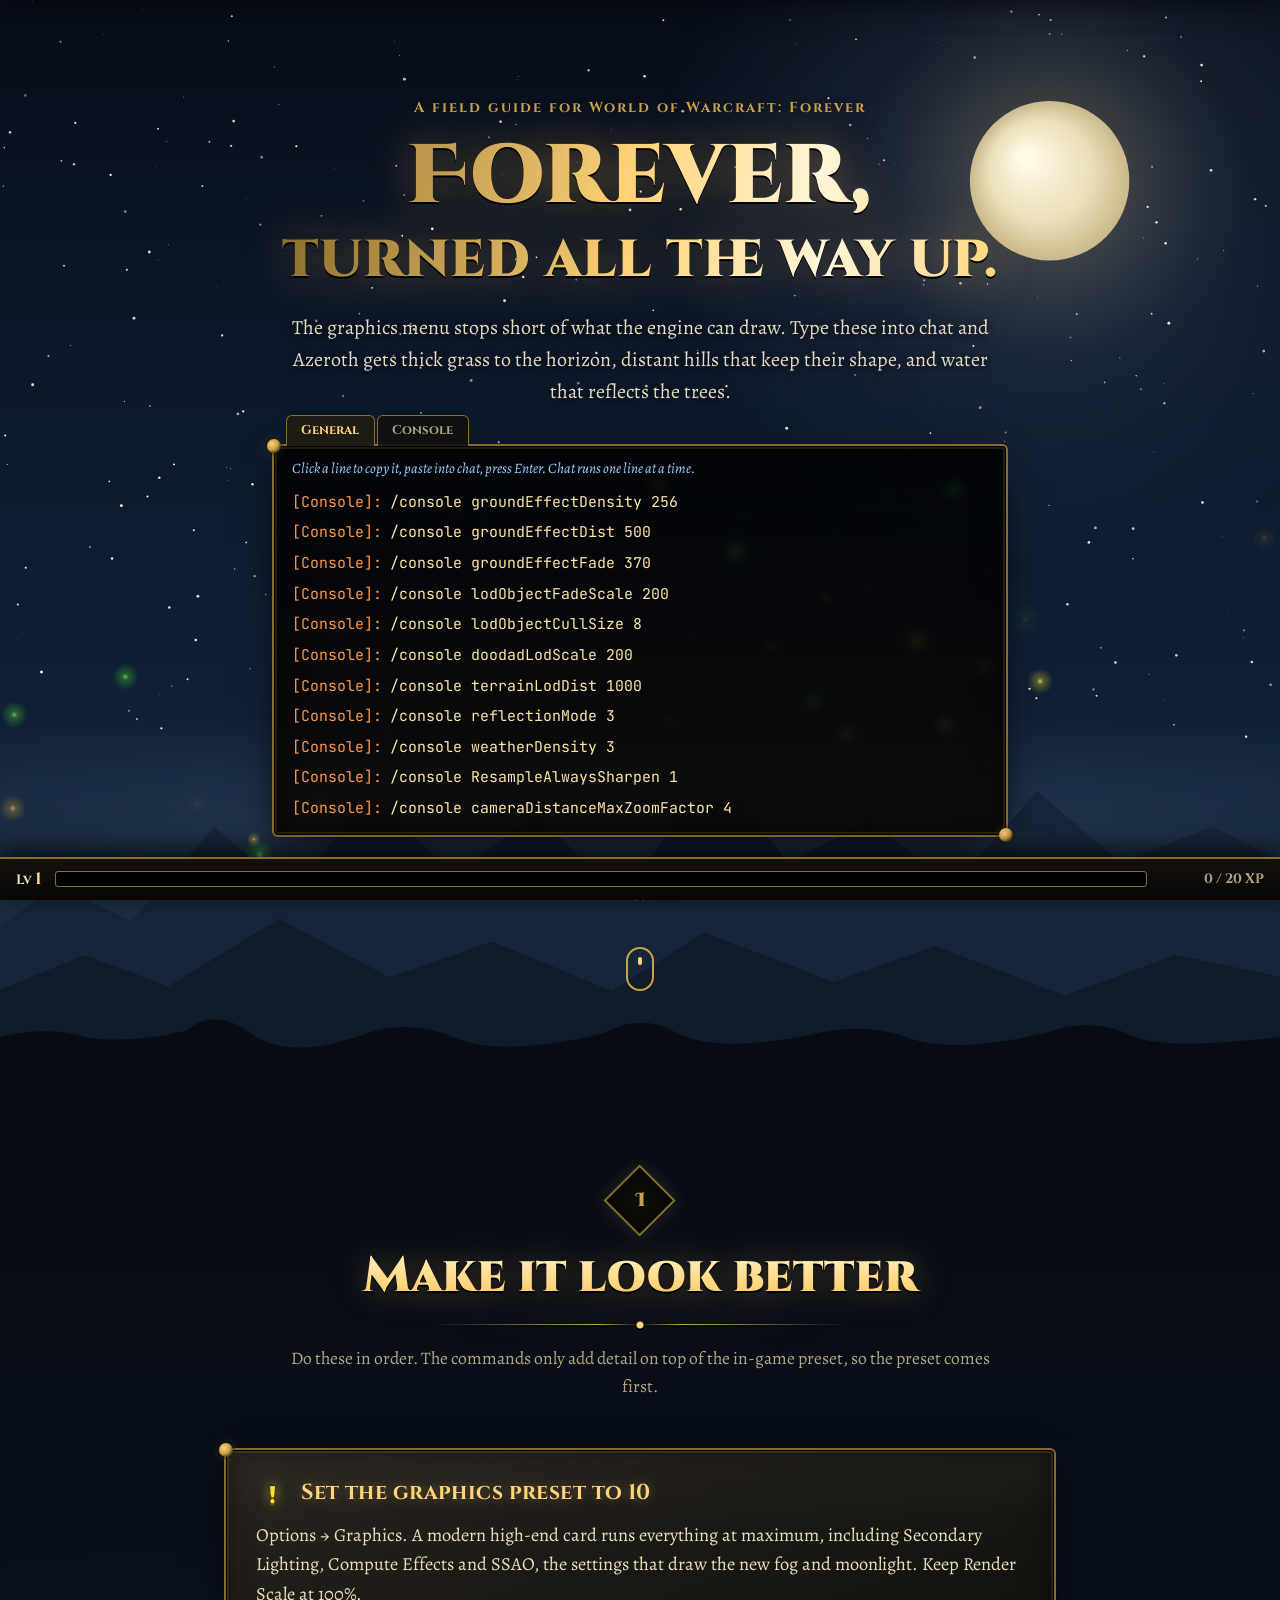
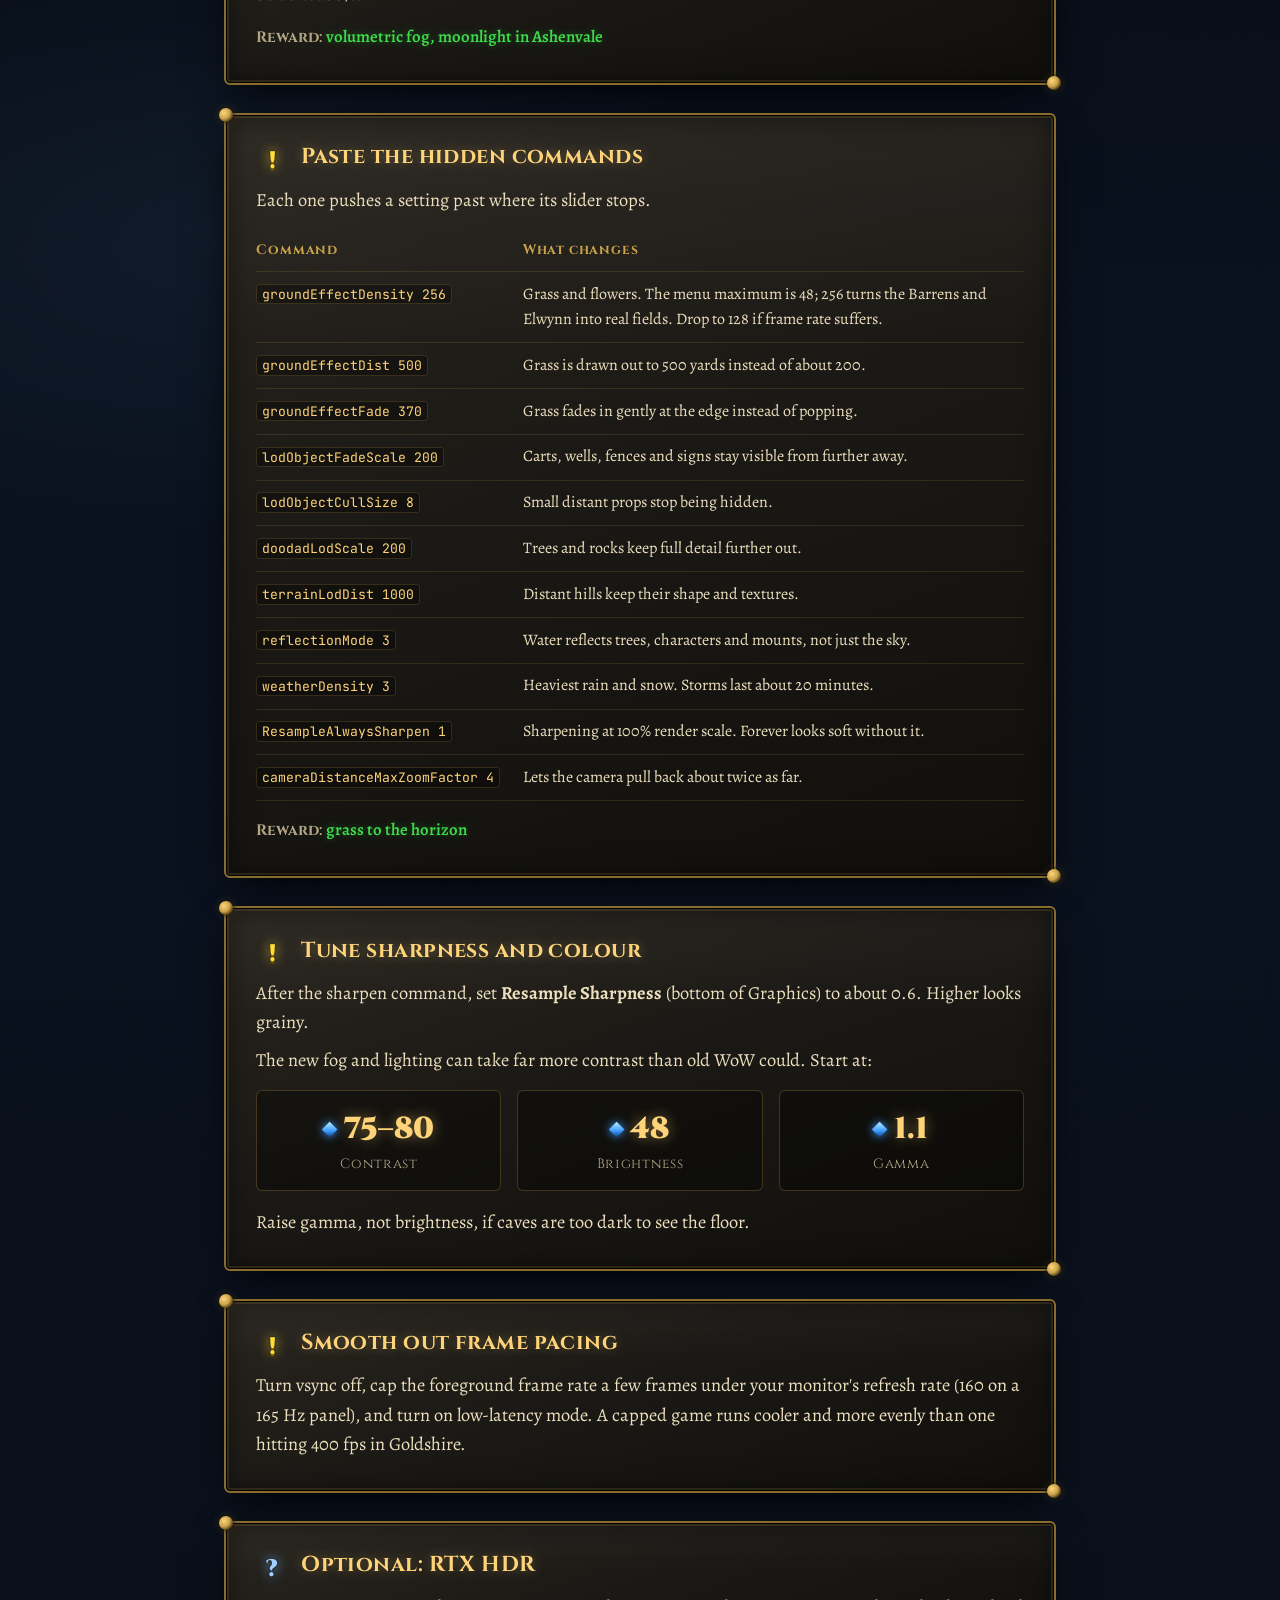
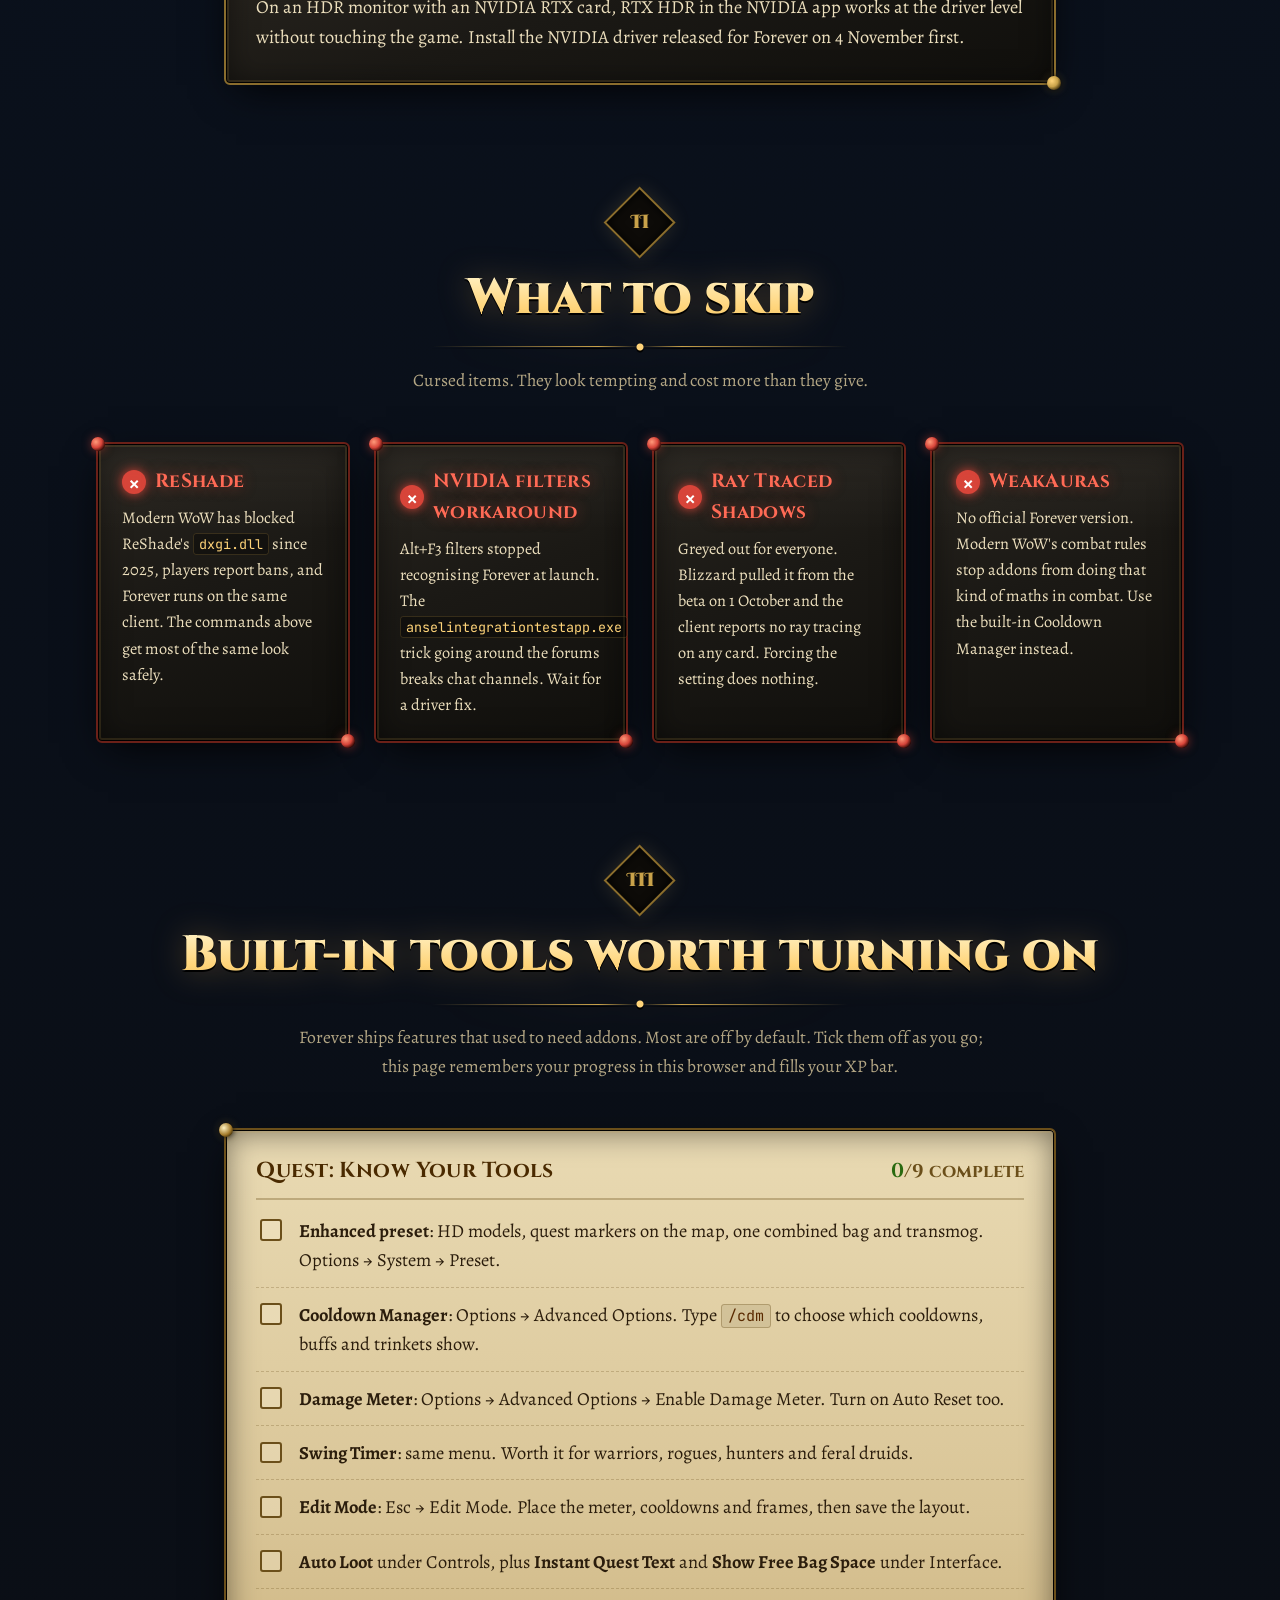
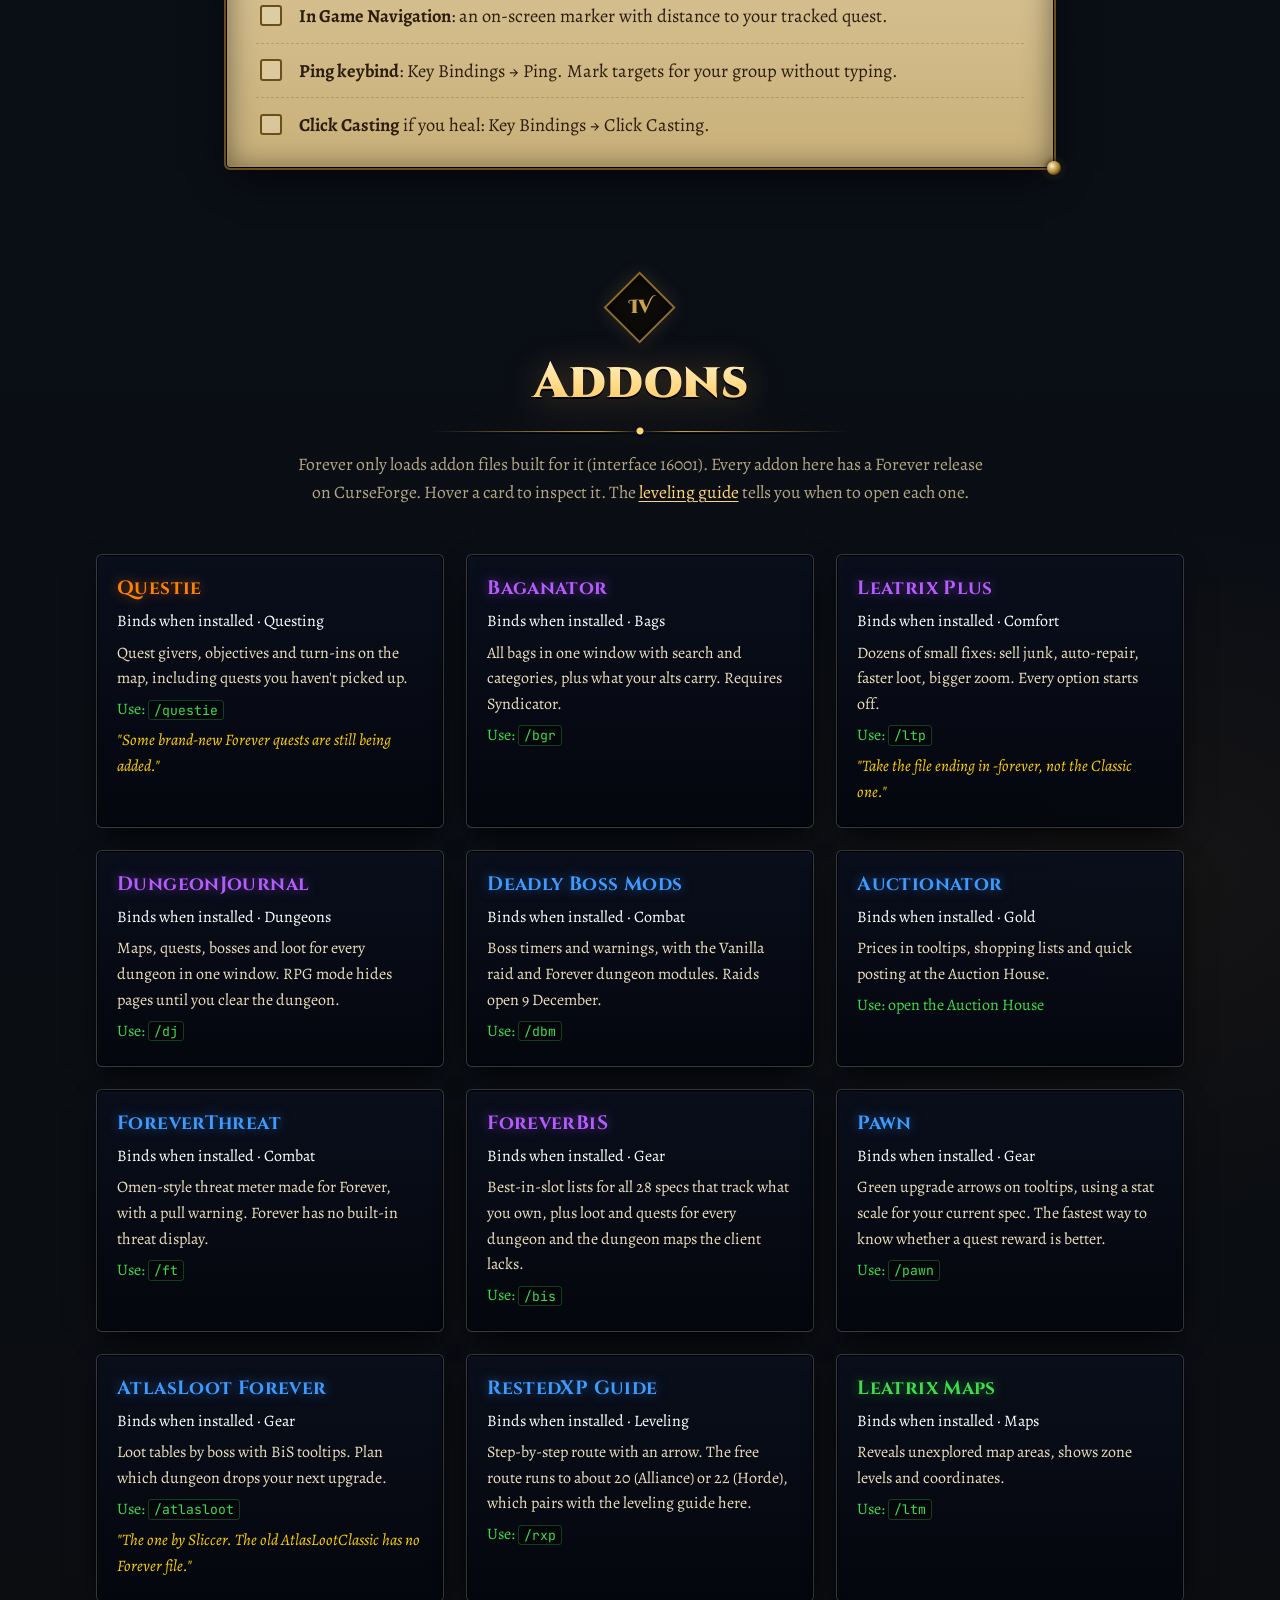
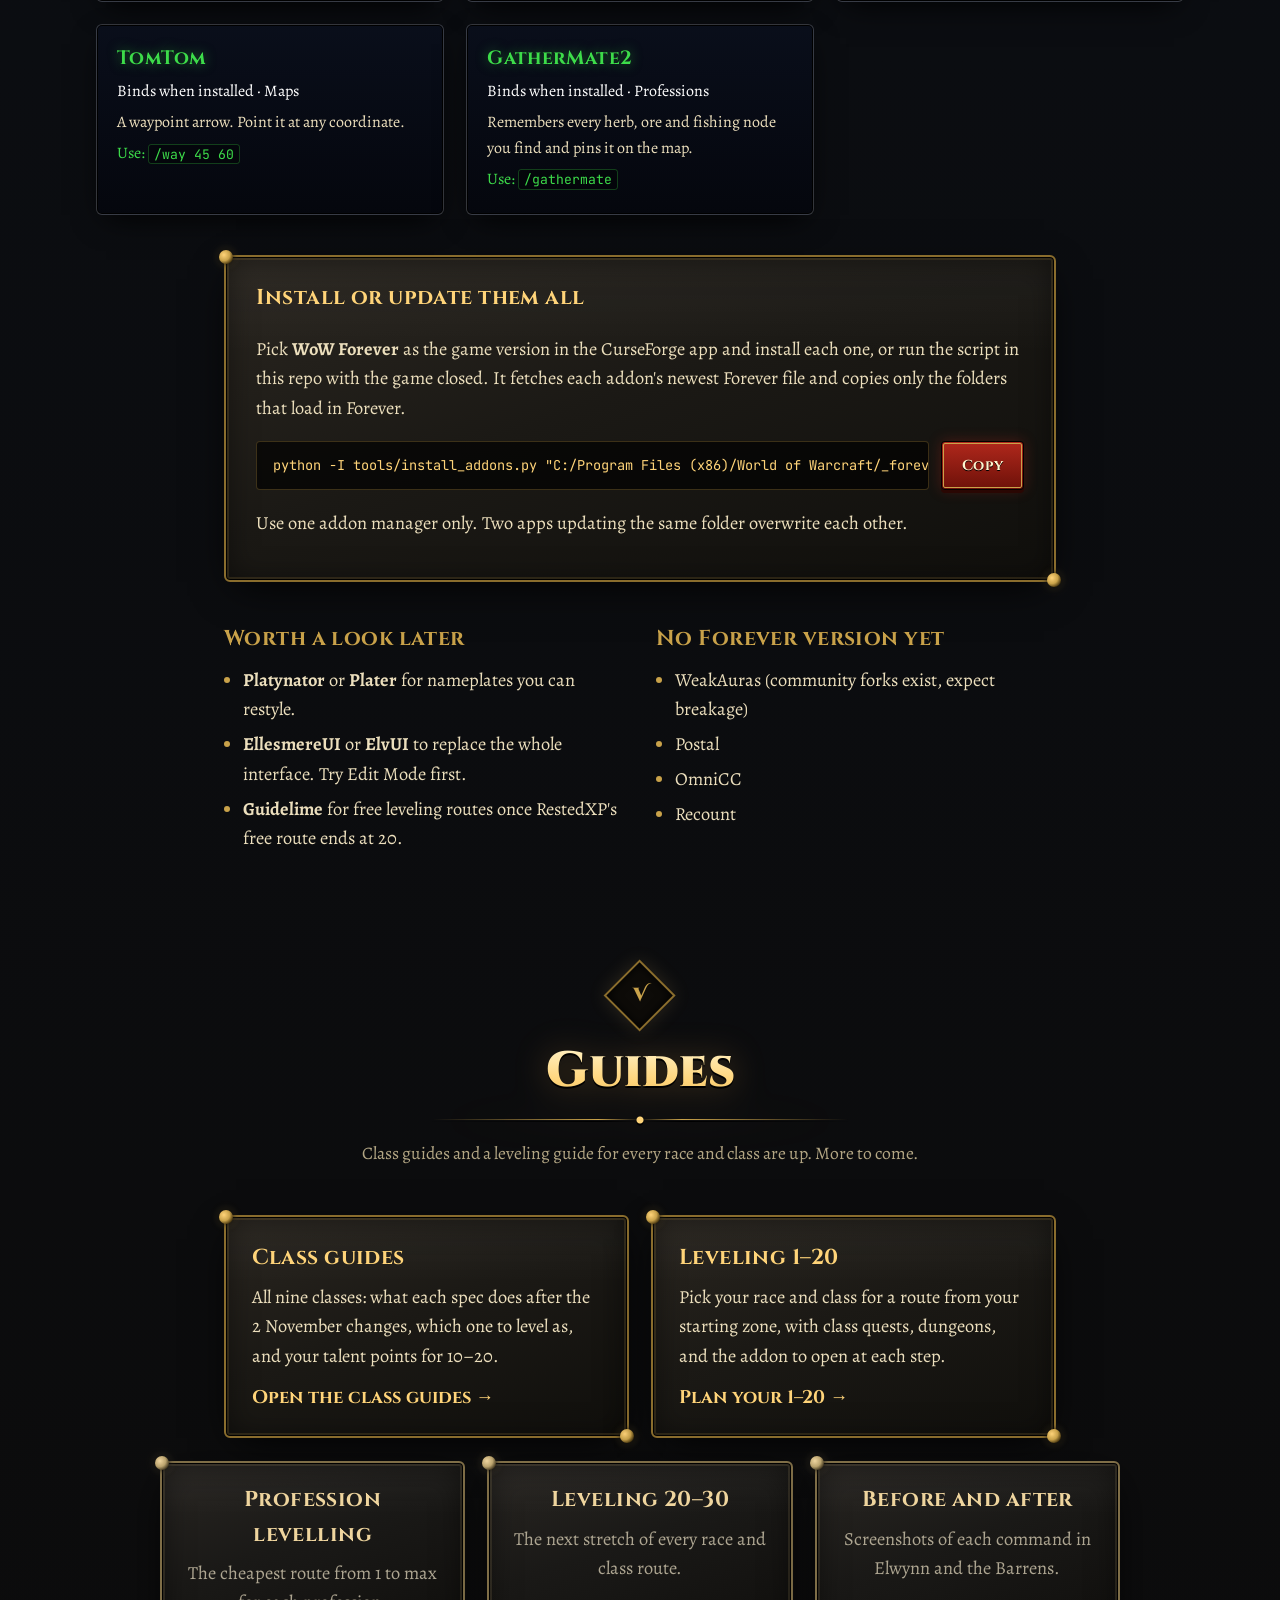
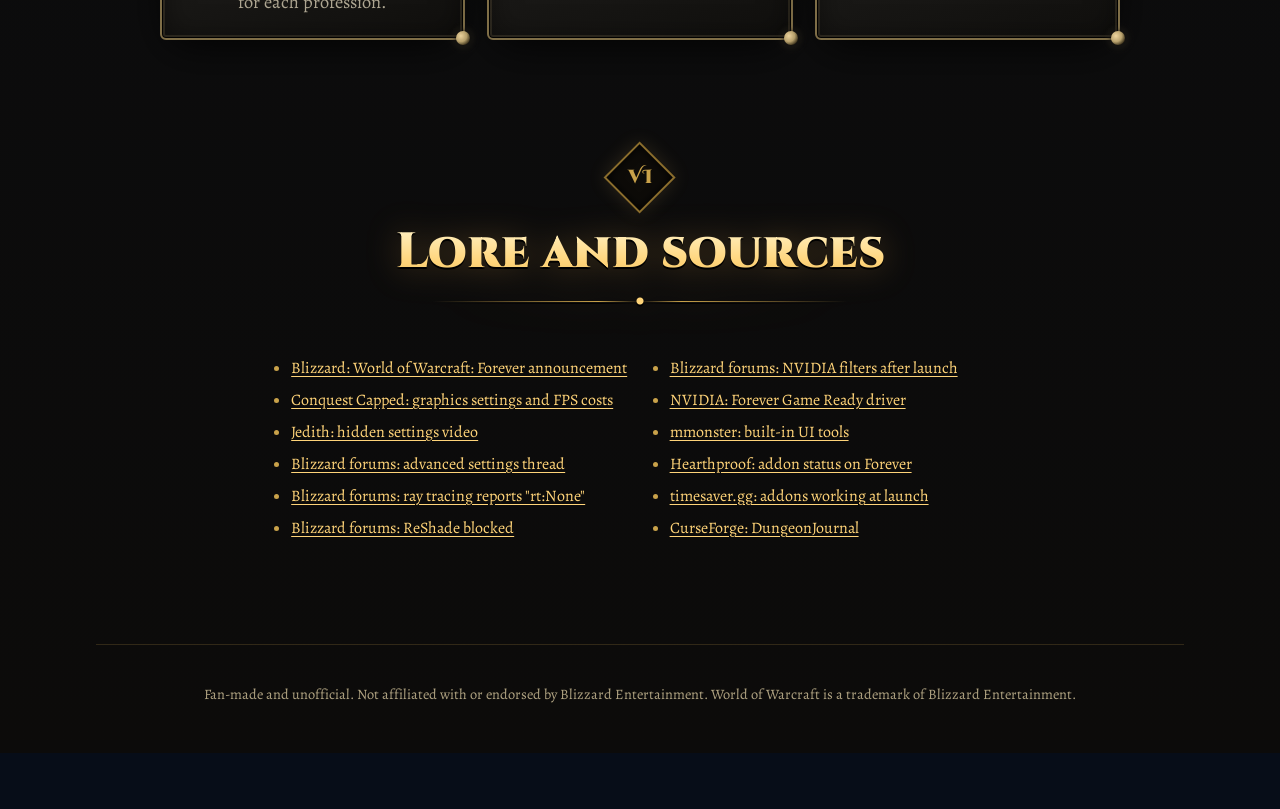
==== commit 2b57849a: "Fix leveling/classes pages: picker and explainer never faded in, XP bar showed while hidden Co-Autho" ====
--- a/index.html
+++ b/index.html
@@ -9,8 +9,8 @@
 <link rel="preconnect" href="https://fonts.googleapis.com">
 <link rel="preconnect" href="https://fonts.gstatic.com" crossorigin>
 <link href="https://fonts.googleapis.com/css2?family=Cinzel:wght@500;700;900&family=Cinzel+Decorative:wght@700;900&family=Alegreya:ital,wght@0,400;0,600;0,800;1,400&family=JetBrains+Mono:wght@400;600&display=swap" rel="stylesheet">
-<link rel="stylesheet" href="style.css?v=202611072339">
-<link rel="stylesheet" href="pages.css?v=202611072339">
+<link rel="stylesheet" href="style.css?v=202611072356">
+<link rel="stylesheet" href="pages.css?v=202611072356">
 <link rel="icon" href="data:image/svg+xml,%3Csvg xmlns='http://www.w3.org/2000/svg' viewBox='0 0 32 32'%3E%3Cpath d='M16 2l4 10 10 4-10 4-4 10-4-10-10-4 10-4z' fill='%23ffd479'/%3E%3C/svg%3E">
 </head>
 <body>
@@ -361,6 +361,6 @@
 
 <div class="banner" role="status" aria-live="polite"><span class="banner-text"></span></div>
 <div class="fct" aria-hidden="true"></div>
-<script src="app.js?v=202611072339"></script>
+<script src="app.js?v=202611072356"></script>
 </body>
 </html>
--- a/pages.css
+++ b/pages.css
@@ -190,3 +190,5 @@
   .step { padding: .9rem .8rem; gap: .7rem; }
   .talents td:first-child { white-space: normal; }
 }
+
+.xpbar[hidden] { display: none; }
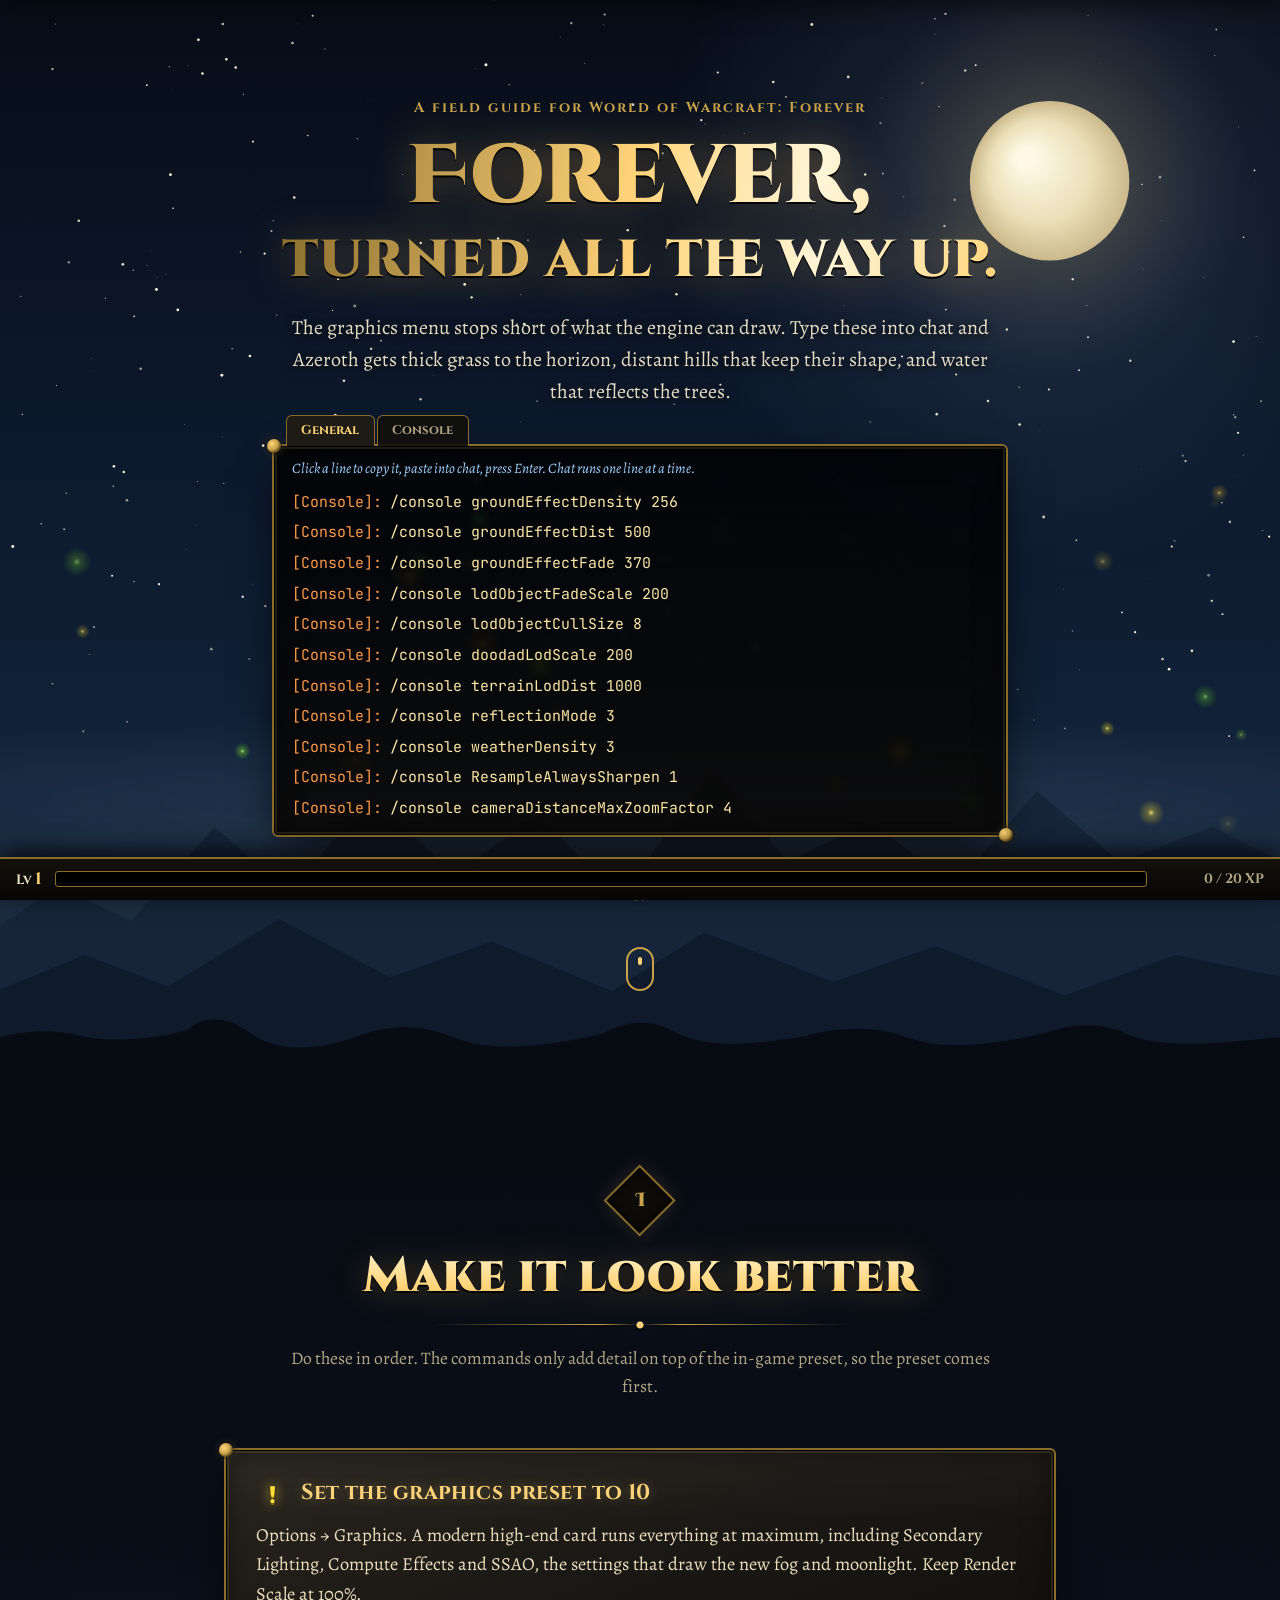
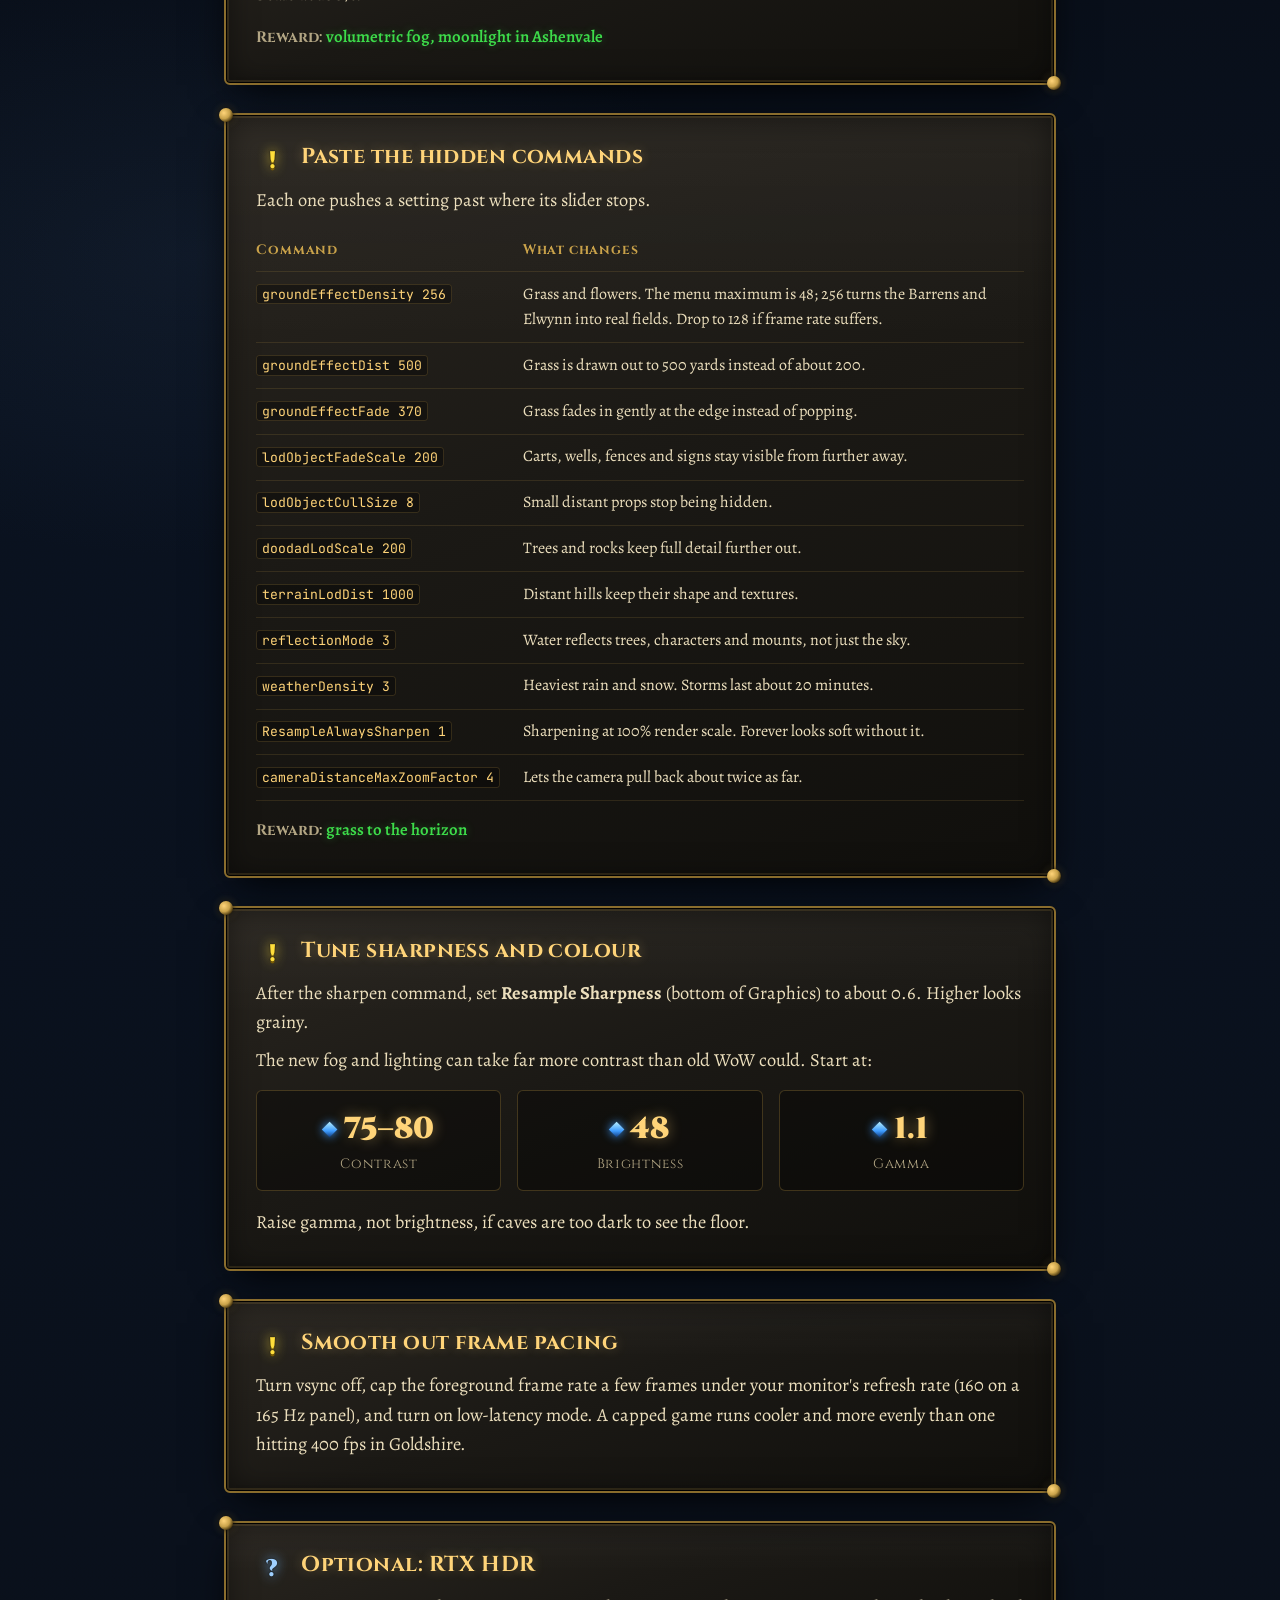
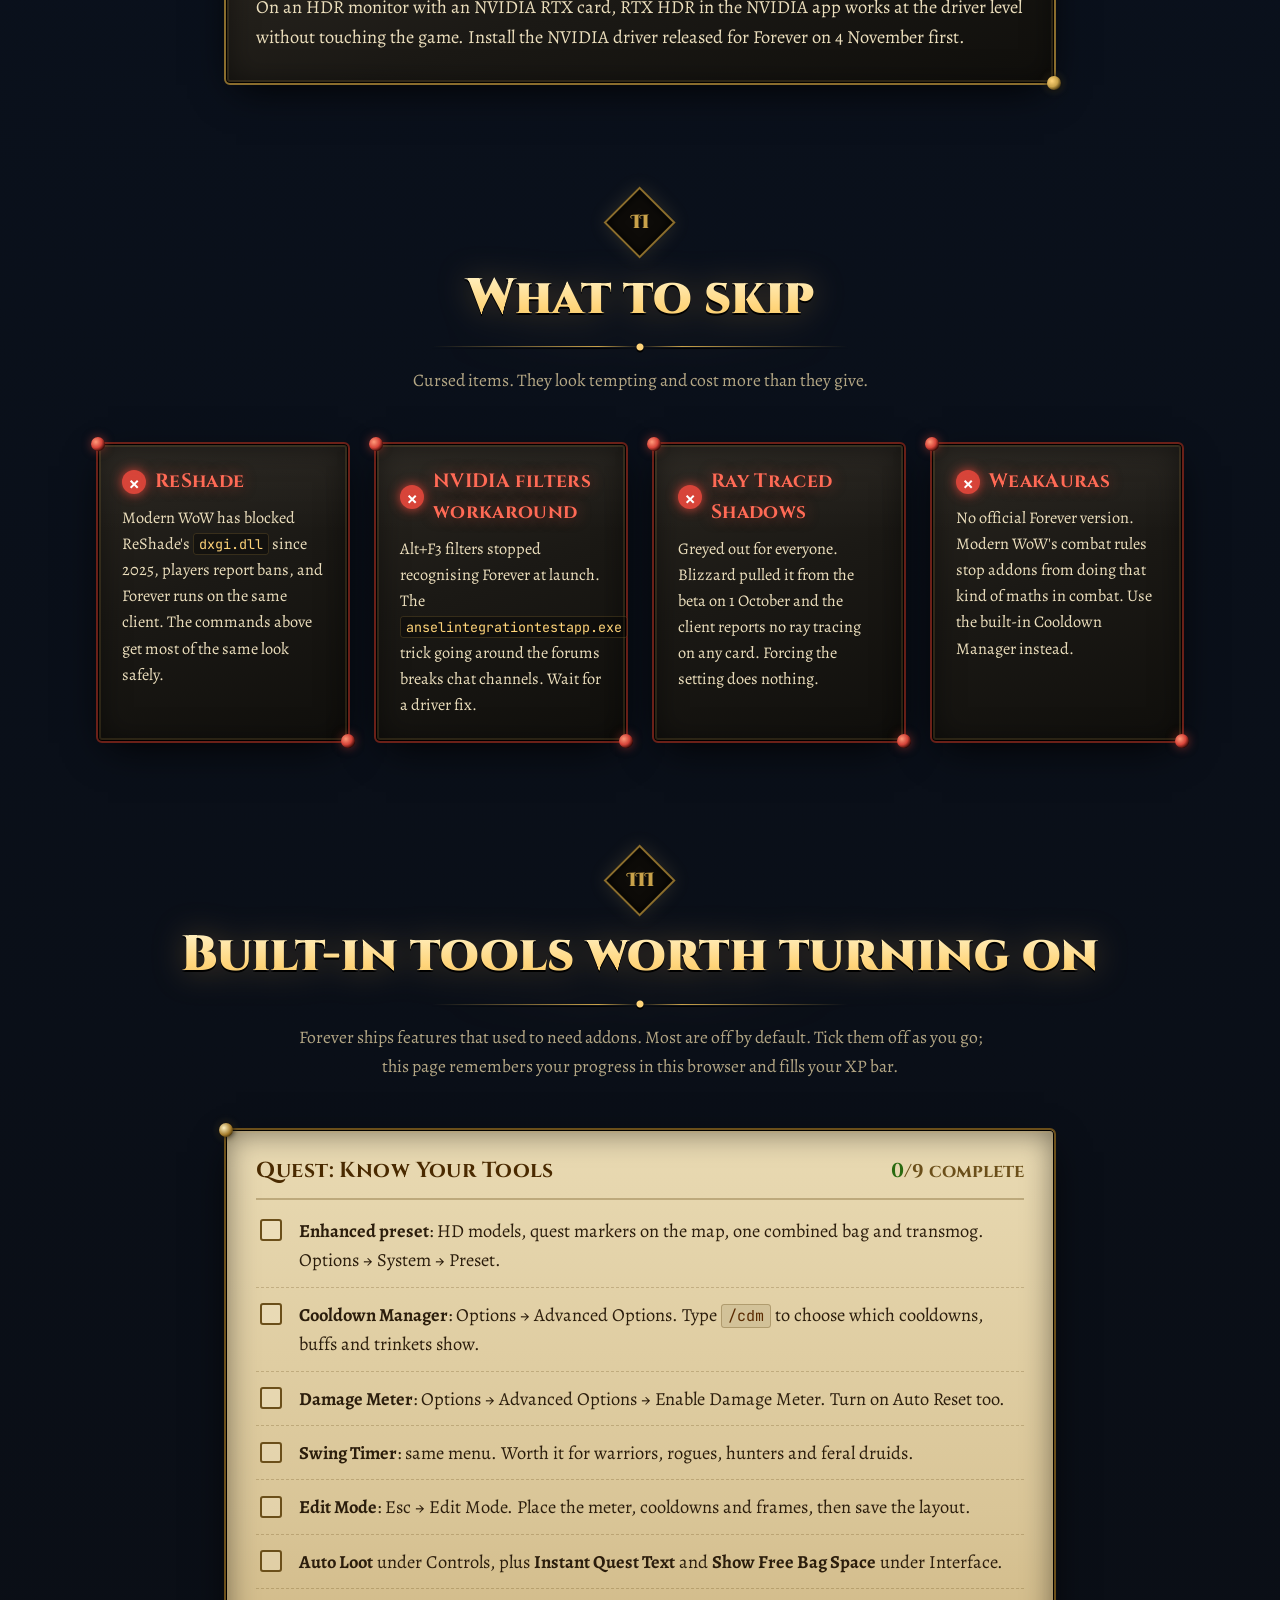
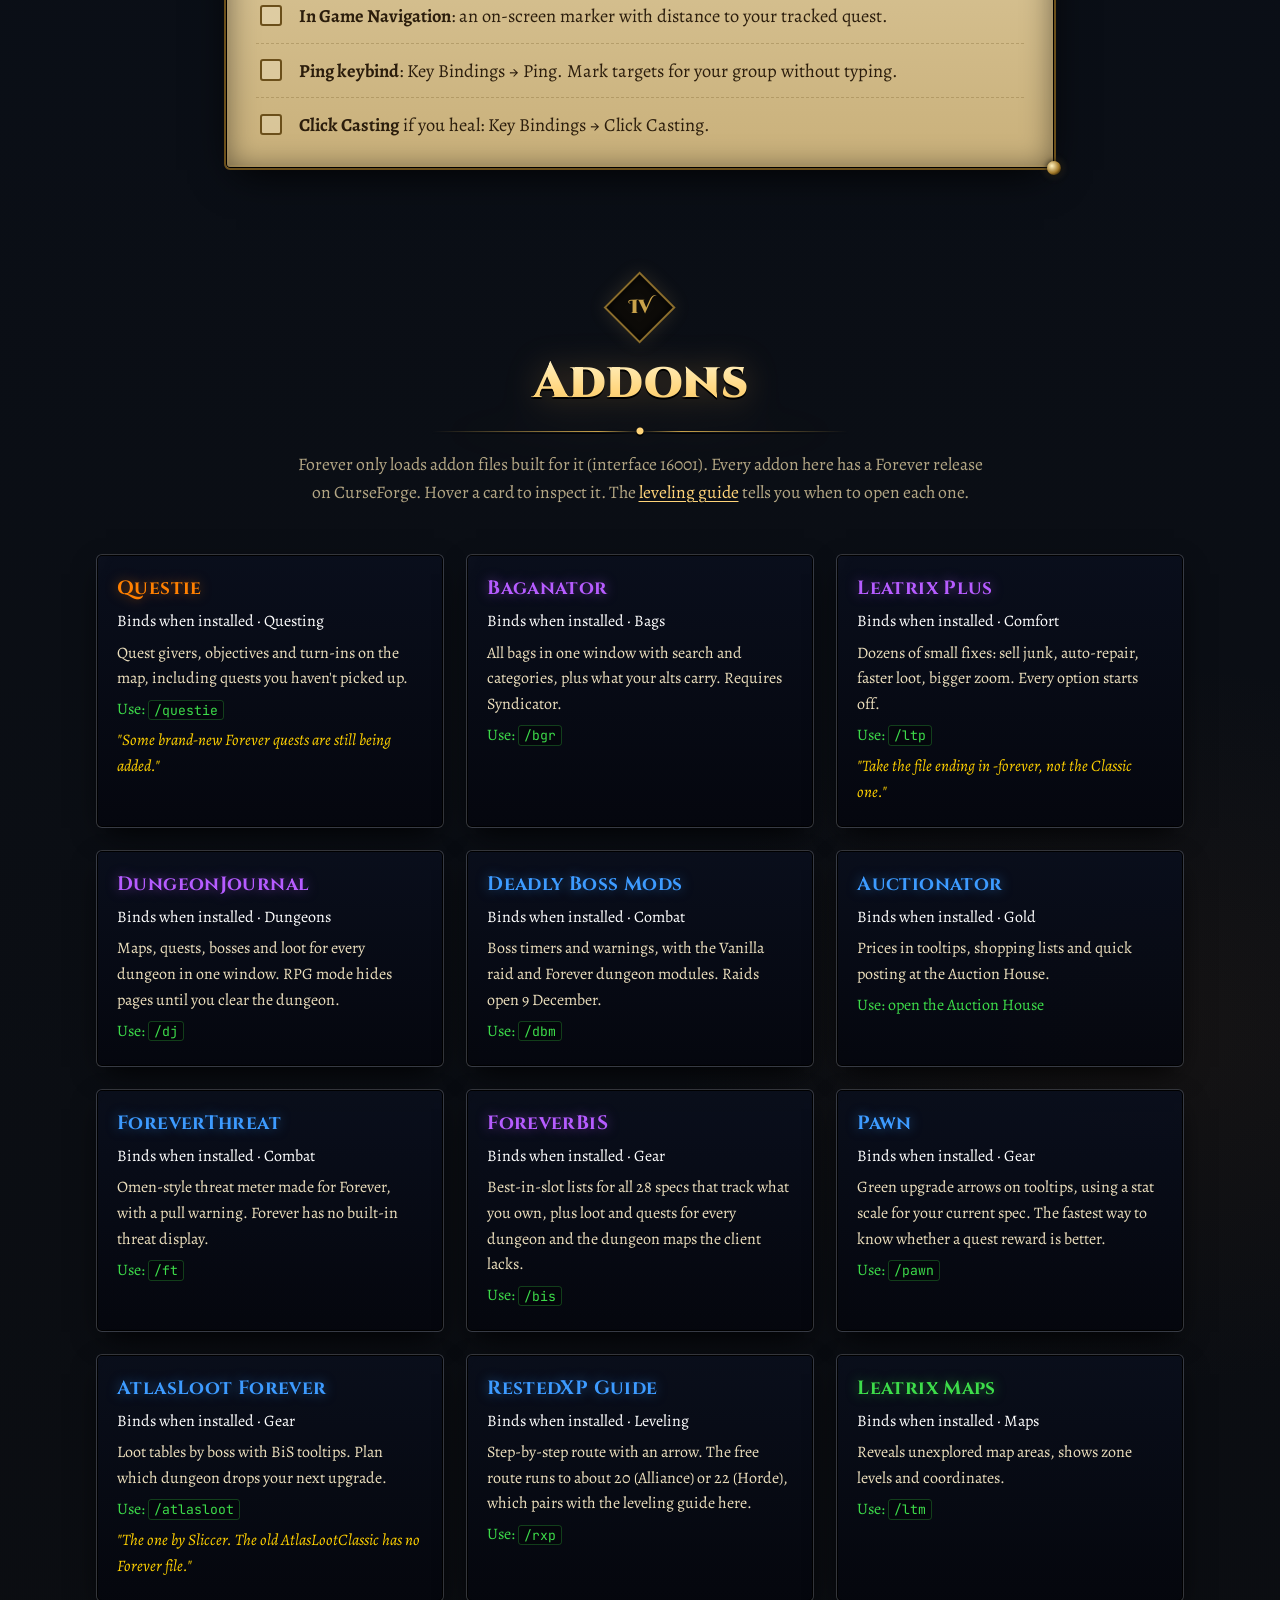
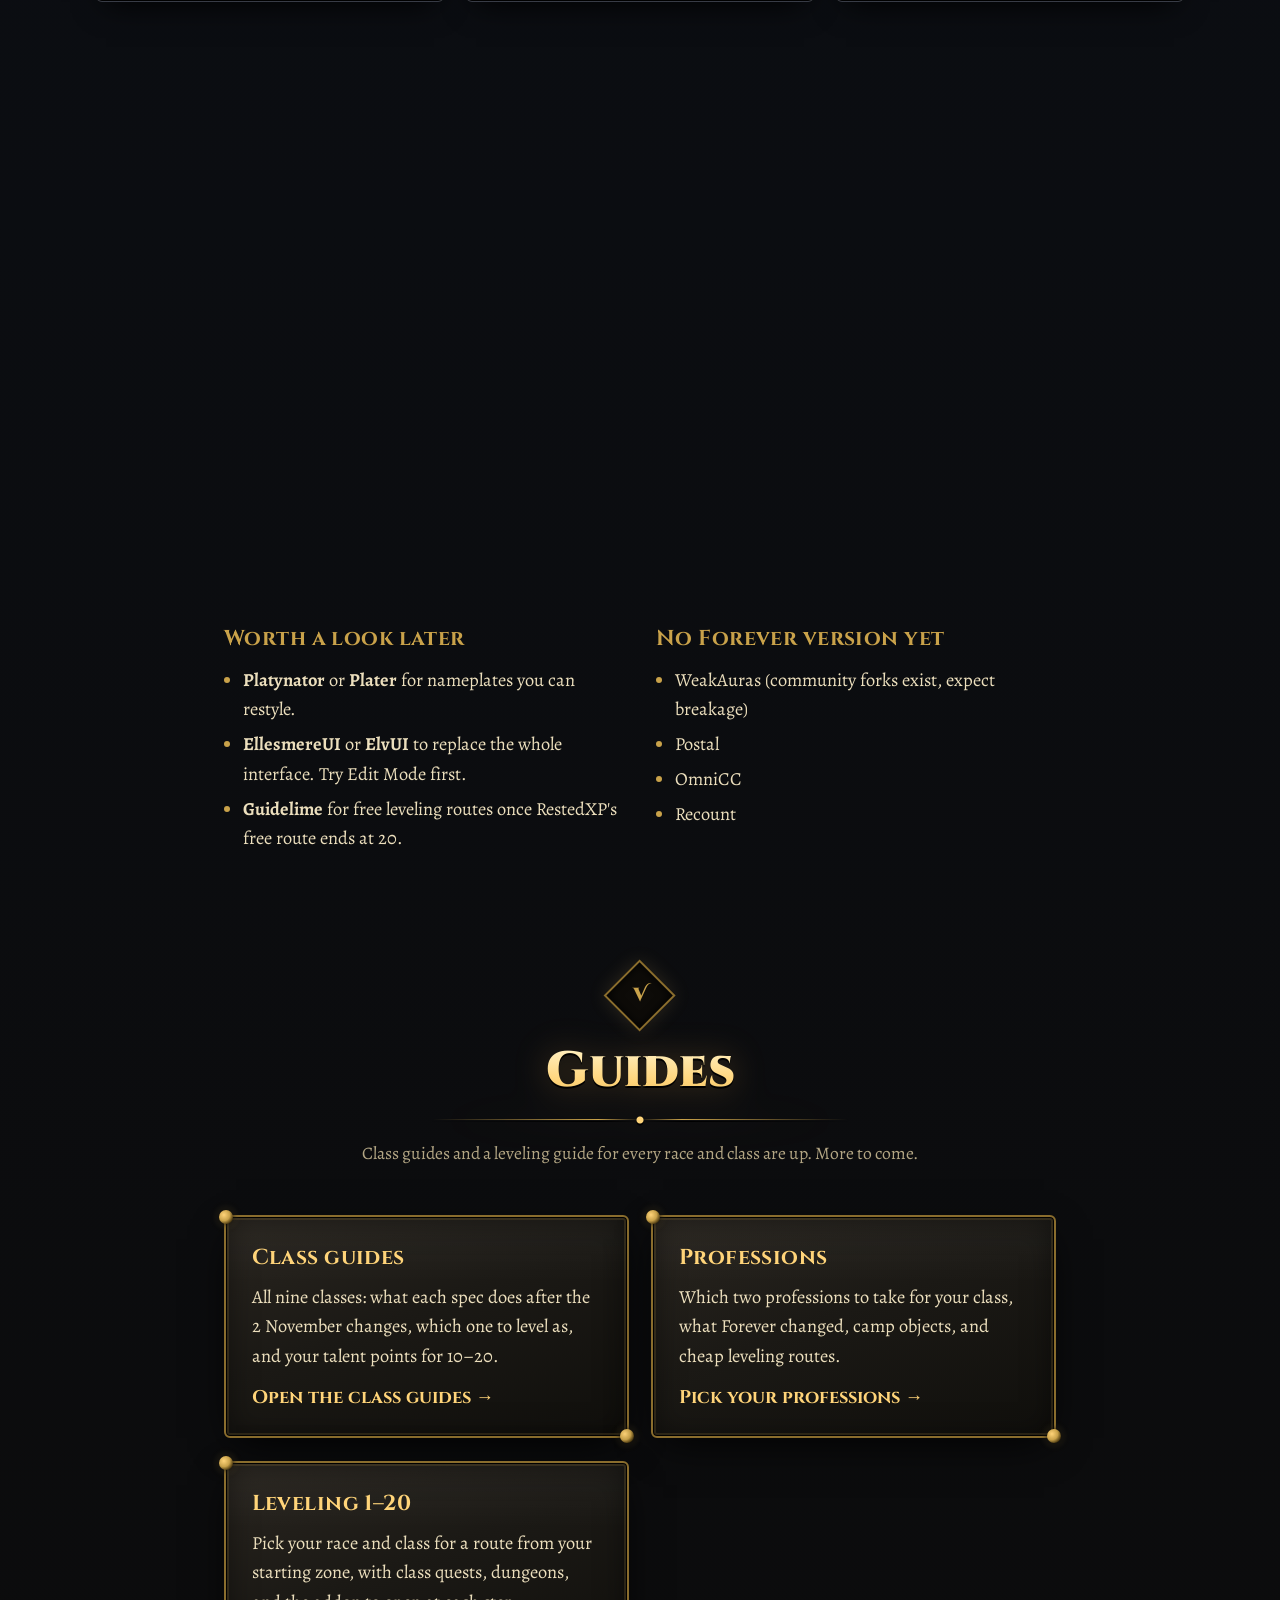
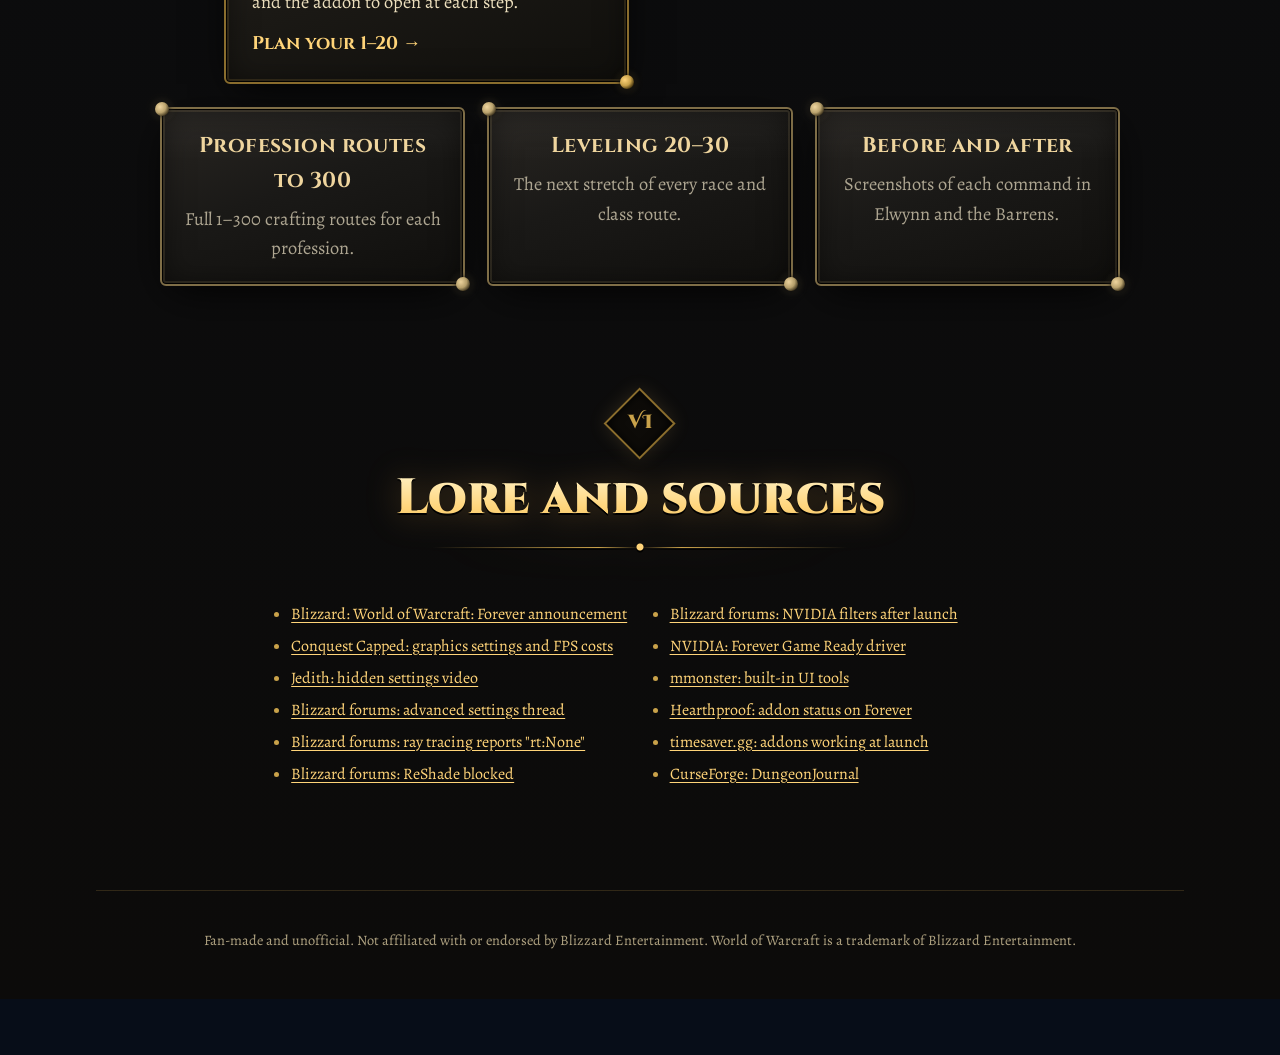
==== commit f7ee1aa6: "Professions page, race tiers for every class, and a build card per guide professions.html: all 12 pr" ====
--- a/index.html
+++ b/index.html
@@ -9,8 +9,8 @@
 <link rel="preconnect" href="https://fonts.googleapis.com">
 <link rel="preconnect" href="https://fonts.gstatic.com" crossorigin>
 <link href="https://fonts.googleapis.com/css2?family=Cinzel:wght@500;700;900&family=Cinzel+Decorative:wght@700;900&family=Alegreya:ital,wght@0,400;0,600;0,800;1,400&family=JetBrains+Mono:wght@400;600&display=swap" rel="stylesheet">
-<link rel="stylesheet" href="style.css?v=202611072356">
-<link rel="stylesheet" href="pages.css?v=202611072356">
+<link rel="stylesheet" href="style.css?v=202611080008">
+<link rel="stylesheet" href="pages.css?v=202611080008">
 <link rel="icon" href="data:image/svg+xml,%3Csvg xmlns='http://www.w3.org/2000/svg' viewBox='0 0 32 32'%3E%3Cpath d='M16 2l4 10 10 4-10 4-4 10-4-10-10-4 10-4z' fill='%23ffd479'/%3E%3C/svg%3E">
 </head>
 <body>
@@ -29,7 +29,8 @@
   </ol>
   <ul class="pagelinks">
     <li><a href="classes.html">Classes</a></li>
-    <li><a href="leveling.html">Leveling 1–20</a></li>
+    <li><a href="professions.html">Professions</a></li>
+    <li><a href="leveling.html">Leveling<span class="long"> 1–20</span></a></li>
   </ul>
 </nav>
 
@@ -317,10 +318,11 @@
     </div>
     <ul class="gateway">
       <li class="frame" data-reveal><a href="classes.html"><h3>Class guides</h3><p>All nine classes: what each spec does after the 2 November changes, which one to level as, and your talent points for 10–20.</p><span class="go">Open the class guides →</span></a></li>
+      <li class="frame" data-reveal><a href="professions.html"><h3>Professions</h3><p>Which two professions to take for your class, what Forever changed, camp objects, and cheap leveling routes.</p><span class="go">Pick your professions →</span></a></li>
       <li class="frame" data-reveal><a href="leveling.html"><h3>Leveling 1–20</h3><p>Pick your race and class for a route from your starting zone, with class quests, dungeons, and the addon to open at each step.</p><span class="go">Plan your 1–20 →</span></a></li>
     </ul>
     <ul class="upcoming" style="margin-top:1.4rem">
-      <li class="frame" data-reveal><h3>Profession levelling</h3><p>The cheapest route from 1 to max for each profession.</p></li>
+      <li class="frame" data-reveal><h3>Profession routes to 300</h3><p>Full 1–300 crafting routes for each profession.</p></li>
       <li class="frame" data-reveal><h3>Leveling 20–30</h3><p>The next stretch of every race and class route.</p></li>
       <li class="frame" data-reveal><h3>Before and after</h3><p>Screenshots of each command in Elwynn and the Barrens.</p></li>
     </ul>
@@ -361,6 +363,6 @@
 
 <div class="banner" role="status" aria-live="polite"><span class="banner-text"></span></div>
 <div class="fct" aria-hidden="true"></div>
-<script src="app.js?v=202611072356"></script>
+<script src="app.js?v=202611080008"></script>
 </body>
 </html>
--- a/pages.css
+++ b/pages.css
@@ -192,3 +192,102 @@
 }
 
 .xpbar[hidden] { display: none; }
+
+/* ---------- race tiers, matrix, professions ---------- */
+.tier { font: 700 .66rem var(--mono); text-transform: uppercase; letter-spacing: .05em; padding: .12em .5em; border-radius: 3px; white-space: nowrap; vertical-align: middle; }
+.tier-3 { --t: #ff8000; }
+.tier-2 { --t: #3d9bff; }
+.tier-1 { --t: #9d9d9d; }
+.tier { color: #0b0b0b; background: var(--t); }
+.tiers { list-style: none; padding: 0; margin: .4rem 0; display: grid; gap: .45rem; font-size: .98rem; }
+.tier-row { display: grid; grid-template-columns: 5.6rem auto 1fr; align-items: baseline; gap: .1rem .5rem; }
+.tier-row .why { grid-column: 2 / -1; color: var(--parchment-dim); font-size: .92rem; }
+.tier-row a { font-family: var(--display); font-weight: 700; text-decoration: none; }
+.tier-row.is-current { background: linear-gradient(90deg, #ffd47918, transparent); border-radius: 4px; outline: 1px solid #ffd47944; outline-offset: 3px; }
+.faction-dot { width: .55rem; height: .55rem; border-radius: 50%; display: inline-block; justify-self: start; }
+.faction-dot.alliance { background: #3d7bff; }
+.faction-dot.horde { background: #d8453a; }
+.build-grid { margin-top: 1.2rem; padding-top: 1rem; border-top: 1px solid #c9a24a33; }
+
+.pair-label { font: 700 .72rem var(--display); letter-spacing: .08em; text-transform: uppercase; color: var(--gold); margin: .7rem 0 .2rem !important; }
+.pair { display: flex; flex-wrap: wrap; align-items: center; gap: .35rem; margin: .2rem 0 .3rem; }
+.plus { color: var(--gold); font-weight: 700; margin: 0 .25rem; }
+.prof { display: inline-flex; align-items: center; gap: .3rem; padding: .12rem .55rem; border-radius: 4px; text-decoration: none; font-weight: 600; font-size: .95rem; border: 1px solid; white-space: nowrap; }
+.prof-gather { color: #8fe39a; border-color: #2f8a3a; background: #0b1f0e; }
+.prof-craft { color: #ffd479; border-color: #8a6d2d; background: #1f1708; }
+.prof-secondary { color: #9fd0ff; border-color: #3d6fb0; background: #0d1b30; }
+.prof:hover { filter: brightness(1.25); }
+.endpairs { list-style: none; padding: 0; margin: .2rem 0; display: grid; gap: .5rem; font-size: .98rem; }
+.endpairs span { color: var(--parchment-dim); font-size: .92rem; }
+.racenote { margin-top: .7rem !important; padding: .5rem .7rem; border-left: 3px solid var(--q-uncommon); background: #0b1f0e88; font-size: .95rem; }
+
+.buildcard { padding: 1.3rem 1.8rem; margin-bottom: 1.5rem; border-color: color-mix(in srgb, var(--cc) 40%, var(--gold-dim)); }
+.chapter.tight .buildcard h3 { margin: 0 0 .3rem; font-size: 1.3rem; color: var(--gold-hi); }
+.buildcard details { margin-top: .6rem; }
+.buildcard summary { cursor: pointer; color: var(--gold-hi); font-family: var(--display); font-weight: 700; font-size: .9rem; }
+.kind-prof { color: #8fe39a; }
+.step-prof { border-left-color: #3ddc4a; }
+
+.small-head { margin: 1rem 0 1.5rem; }
+.chapter.tight .small-head h2 { font-size: clamp(1.5rem, 3.5vw, 2.1rem); color: var(--gold-hi); margin: 0 0 .5rem; }
+#matrix { max-width: 60rem; margin: 0 auto 2.5rem; }
+.matrix-scroll { overflow-x: auto; border: 1px solid #c9a24a44; border-radius: 6px; background: #0a0806cc; }
+.matrix { margin: 0; font-size: .9rem; min-width: 44rem; }
+.matrix th, .matrix td { text-align: center; padding: .45rem .3rem; border-bottom: 1px solid #c9a24a1f; }
+.matrix thead th { font-family: var(--display); font-size: .74rem; line-height: 1.15; vertical-align: bottom; }
+.matrix thead th small { display: block; font-size: .62rem; opacity: .8; }
+.matrix thead th.alliance { color: #8fb4ff; }
+.matrix thead th.horde { color: #ff8a7a; }
+.matrix tbody th { text-align: left; font-family: var(--display); font-size: .9rem; padding-left: .8rem; white-space: nowrap; position: sticky; left: 0; background: #0f0d0a; }
+.matrix tbody th a { text-decoration: none; }
+.cell { display: inline-block; min-width: 2.6rem; padding: .1rem .3rem; border-radius: 3px; text-decoration: none; color: var(--t); font-size: .85rem; letter-spacing: -.05em; border: 1px solid color-mix(in srgb, var(--t) 45%, transparent); background: color-mix(in srgb, var(--t) 12%, transparent); }
+.cell:hover { background: color-mix(in srgb, var(--t) 30%, transparent); }
+.nope { color: #5a5245; }
+.legend { font-size: .88rem; color: var(--parchment-dim); text-align: center; display: flex; flex-wrap: wrap; justify-content: center; align-items: center; gap: .4rem; }
+
+.pairs { font-size: .98rem; }
+.pairs th[scope=row] { font-family: var(--display); white-space: nowrap; padding-right: 1rem; }
+.pairs th[scope=row] a { text-decoration: none; }
+.pairs td div { margin-bottom: .35rem; }
+.pairs .why { color: var(--parchment-dim); font-size: .9rem; }
+.pairs .prof { margin: .1rem 0; }
+.group-h { font-family: var(--display); color: var(--gold-hi); font-size: 1.35rem; margin: 2.5rem 0 1rem; border-bottom: 1px solid #c9a24a44; padding-bottom: .3rem; }
+.profcards { display: grid; grid-template-columns: repeat(auto-fill, minmax(19rem, 1fr)); gap: 1.4rem; }
+.profcard { padding: 1.2rem 1.4rem; scroll-margin-top: 5rem; }
+.profcard h4 { margin: 0 0 .4rem; font-family: var(--display); font-size: 1.3rem; }
+.profcard.prof-gather h4 { color: #8fe39a; }
+.profcard.prof-craft h4 { color: var(--gold-hi); }
+.profcard.prof-secondary h4 { color: #9fd0ff; }
+.profcard p, .profcard li { font-size: .98rem; margin: .3rem 0; }
+.profcard ul { padding-left: 1.1rem; margin: .2rem 0; }
+.profcard li::marker { color: var(--gold); }
+.profcard .makes { color: var(--parchment); font-weight: 600; }
+.camp span { color: var(--gold-hi); }
+.camp em { color: var(--parchment-dim); }
+.users { font-size: .9rem !important; color: var(--parchment-dim); }
+.users a { font-weight: 700; text-decoration: none; }
+.ranks td:first-child { white-space: nowrap; font-family: var(--display); color: var(--gold-hi); }
+
+@media (max-width: 760px) {
+  .tier-row { grid-template-columns: 5.2rem 1fr; }
+  .tier-row .faction-dot { display: none; }
+  .buildcard { padding: 1.1rem 1rem; }
+  .pairs thead { display: none; }
+  .pairs tr { display: block; padding: .6rem 0; border-bottom: 1px solid #c9a24a26; }
+  .pairs th, .pairs td { display: block; border: 0; padding: .15rem 0; }
+  .ranks { font-size: .85rem; }
+}
+
+@media (max-width: 760px) {
+  .pagelinks .long { display: none; }
+  .actionbar .pagelinks { gap: .2rem; }
+  .actionbar .pagelinks li a { padding: .3rem .4rem; font-size: .7rem; }
+}
+.cell { position: relative; }
+.pagelinks .long { margin-left: .3em; }
+.pickstars { color: var(--t); font-size: .75rem; letter-spacing: -.05em; }
+.pick-class[aria-pressed="true"] .pickstars { color: #0b0b0b; }
+.class-pick .hint { flex-basis: 100%; font-size: .88rem; }
+
+/* guide pages: no scroll-reveal, content is always visible (the fade hid content twice) */
+.subpage [data-reveal] { opacity: 1; transform: none; transition: none; }
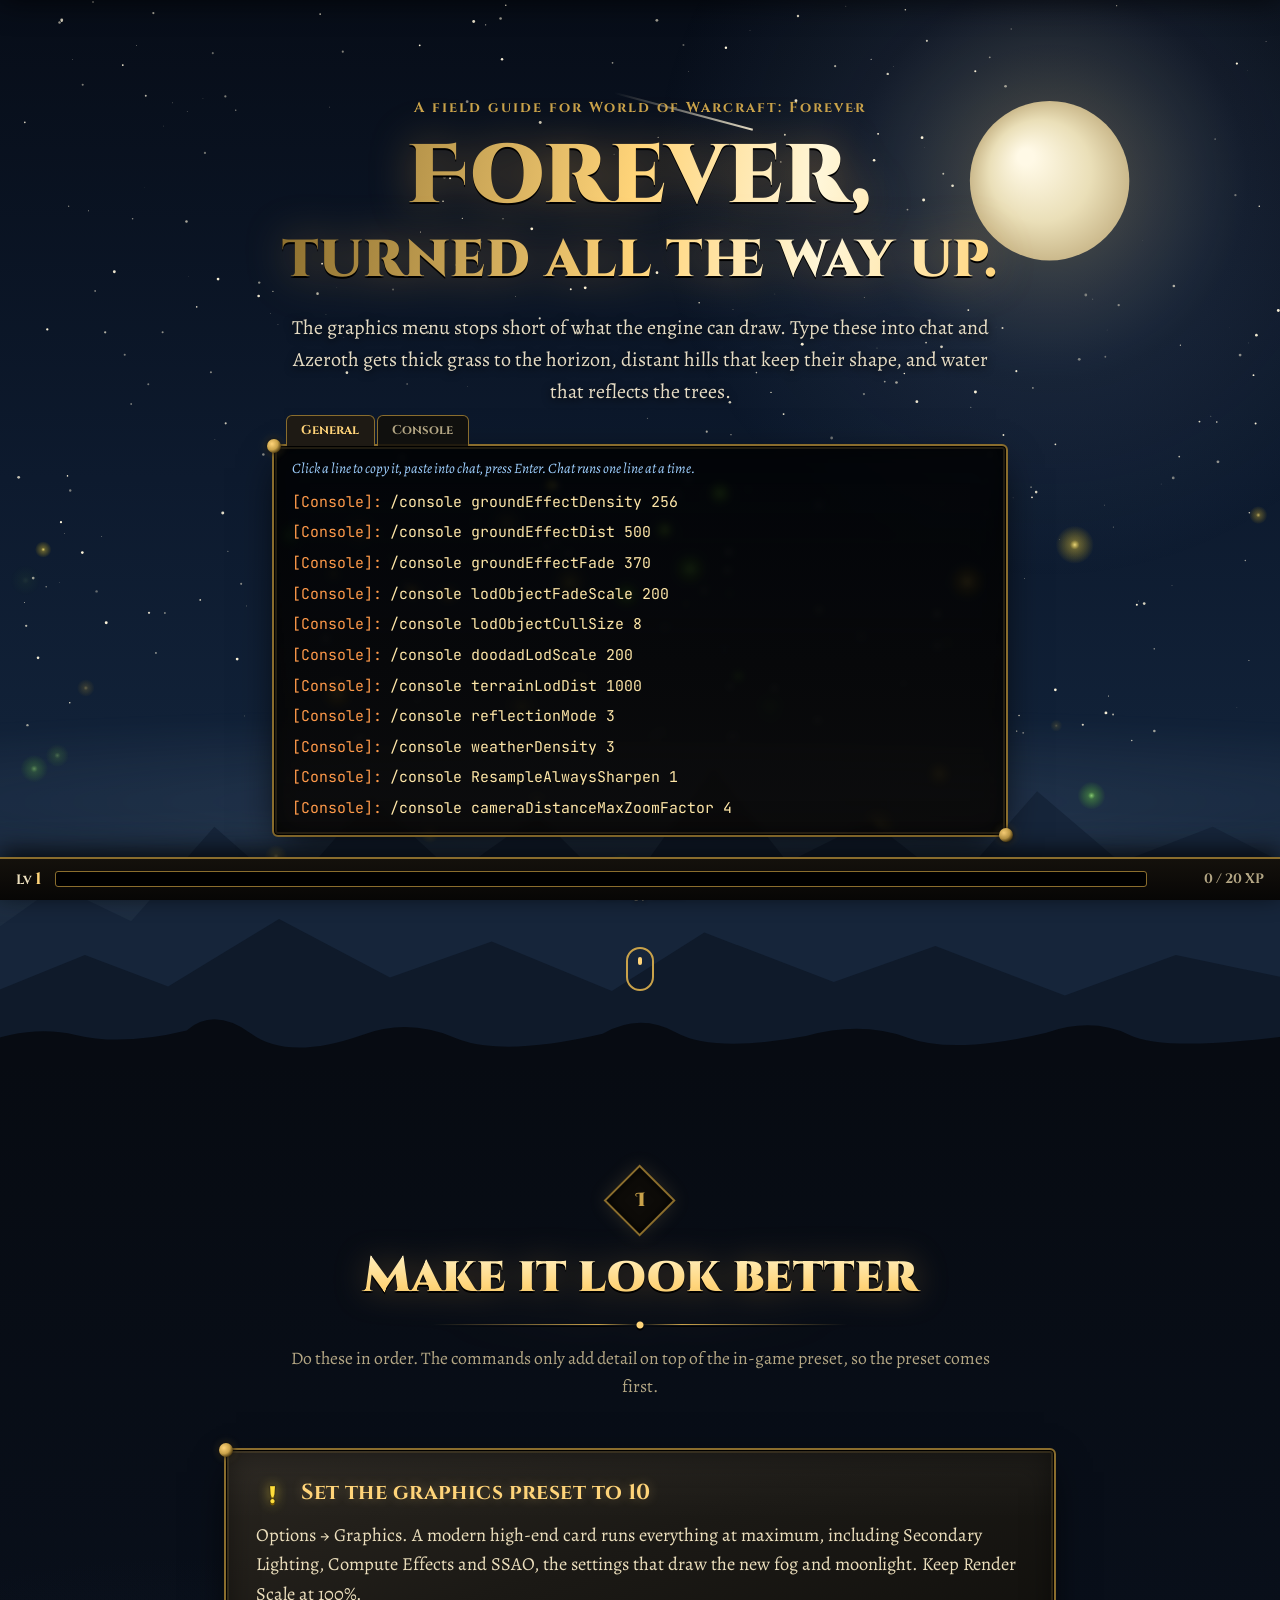
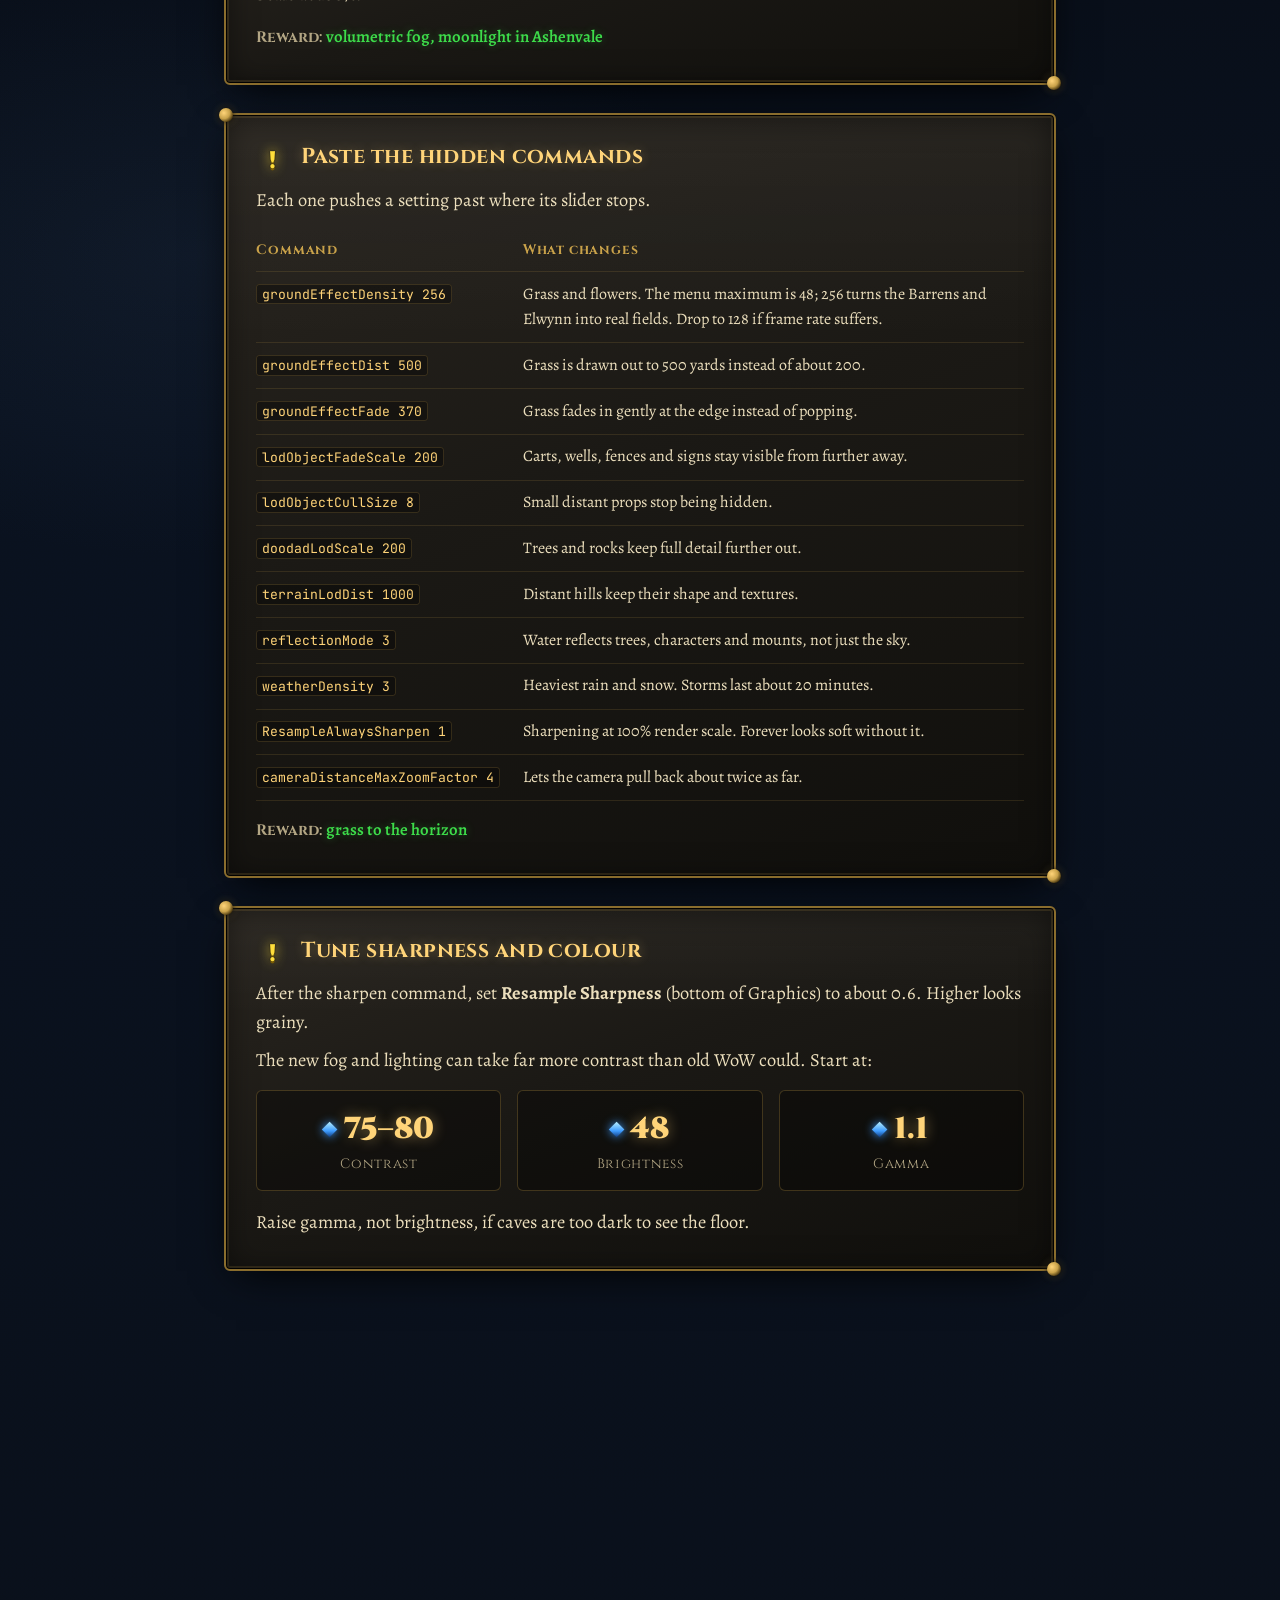
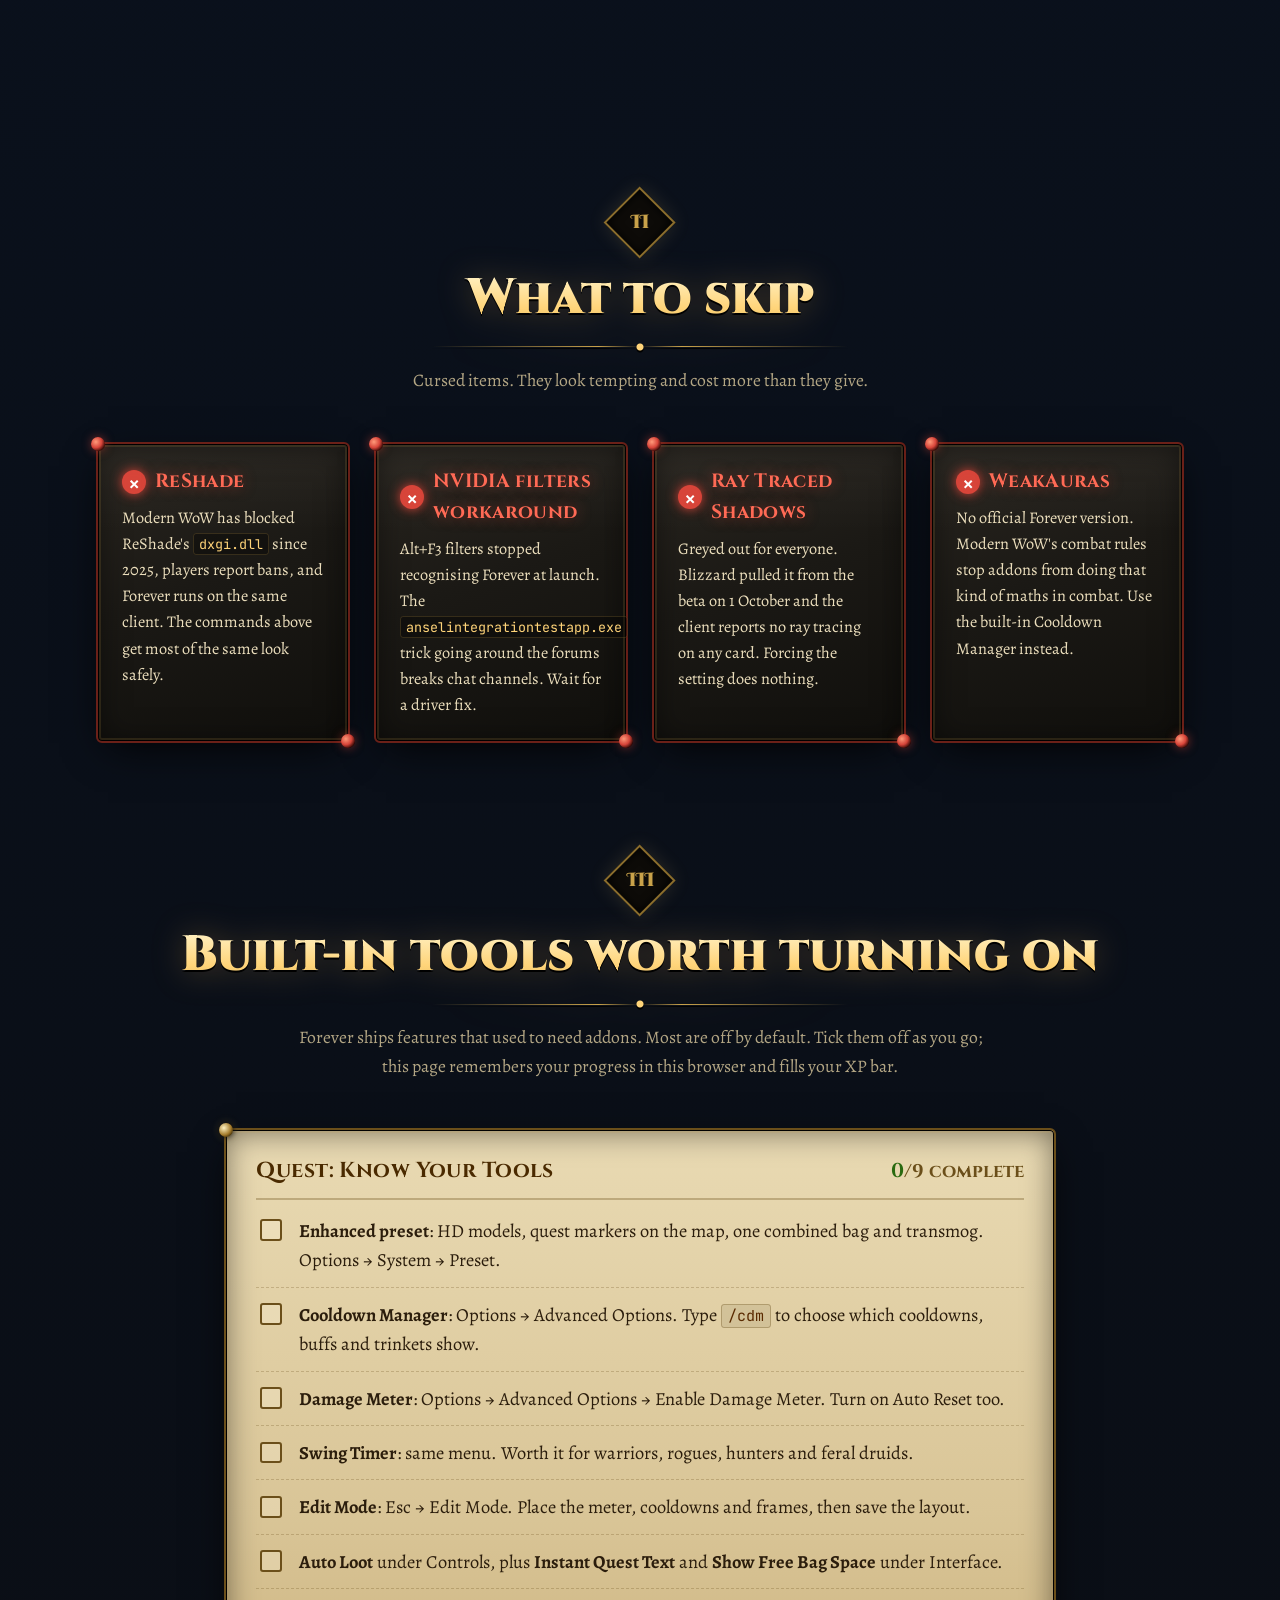
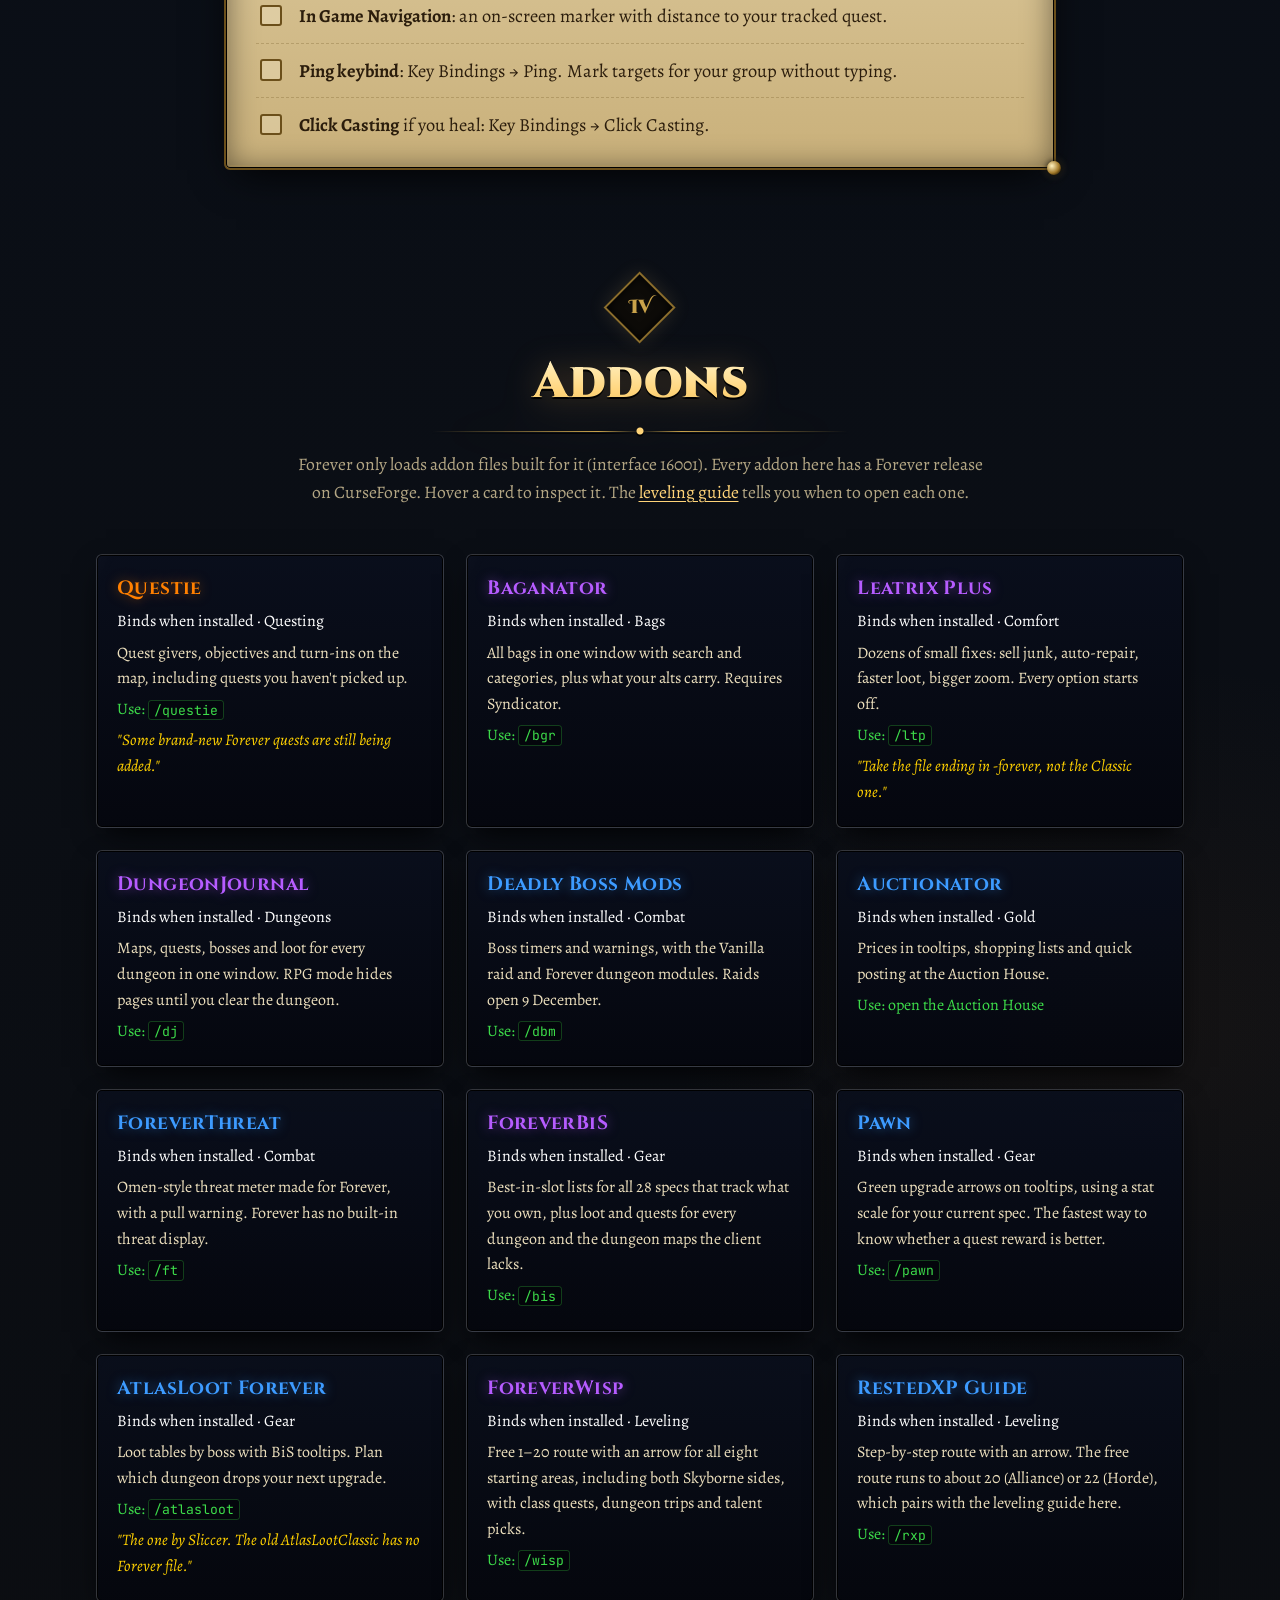
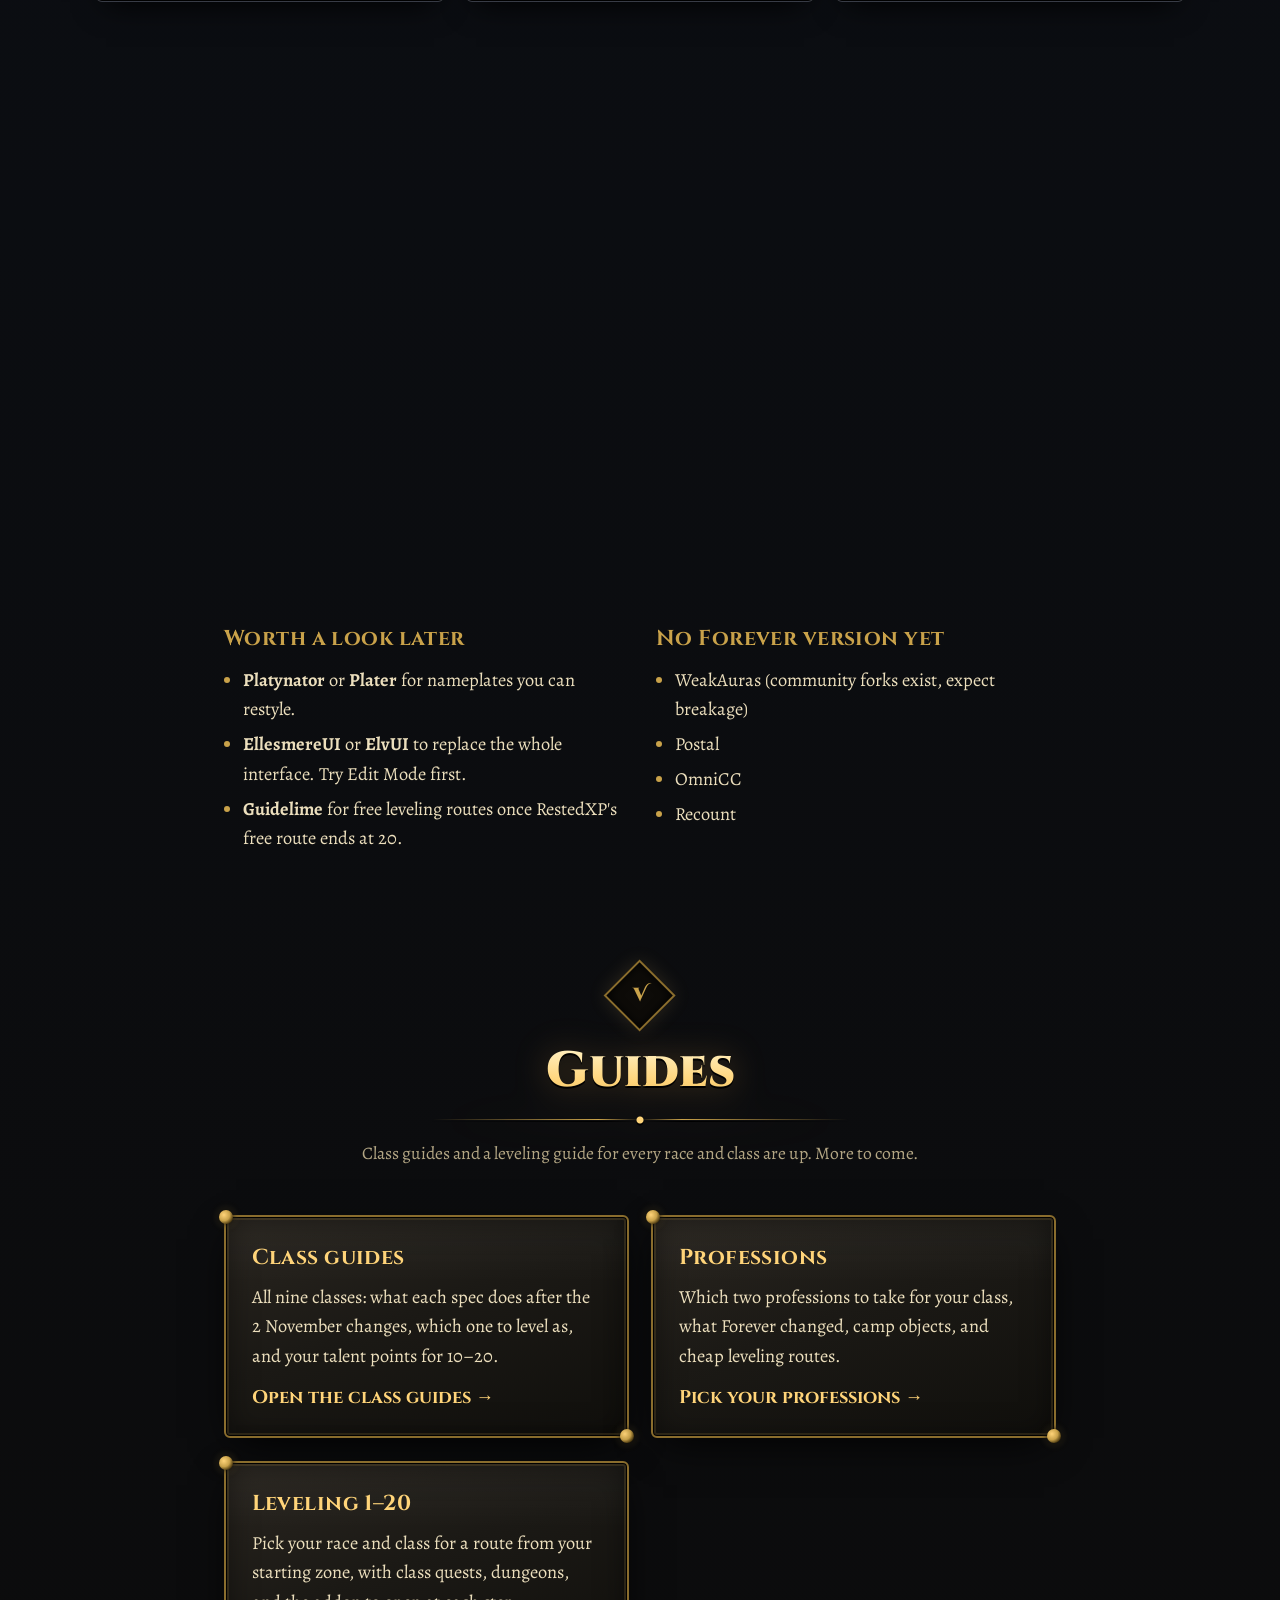
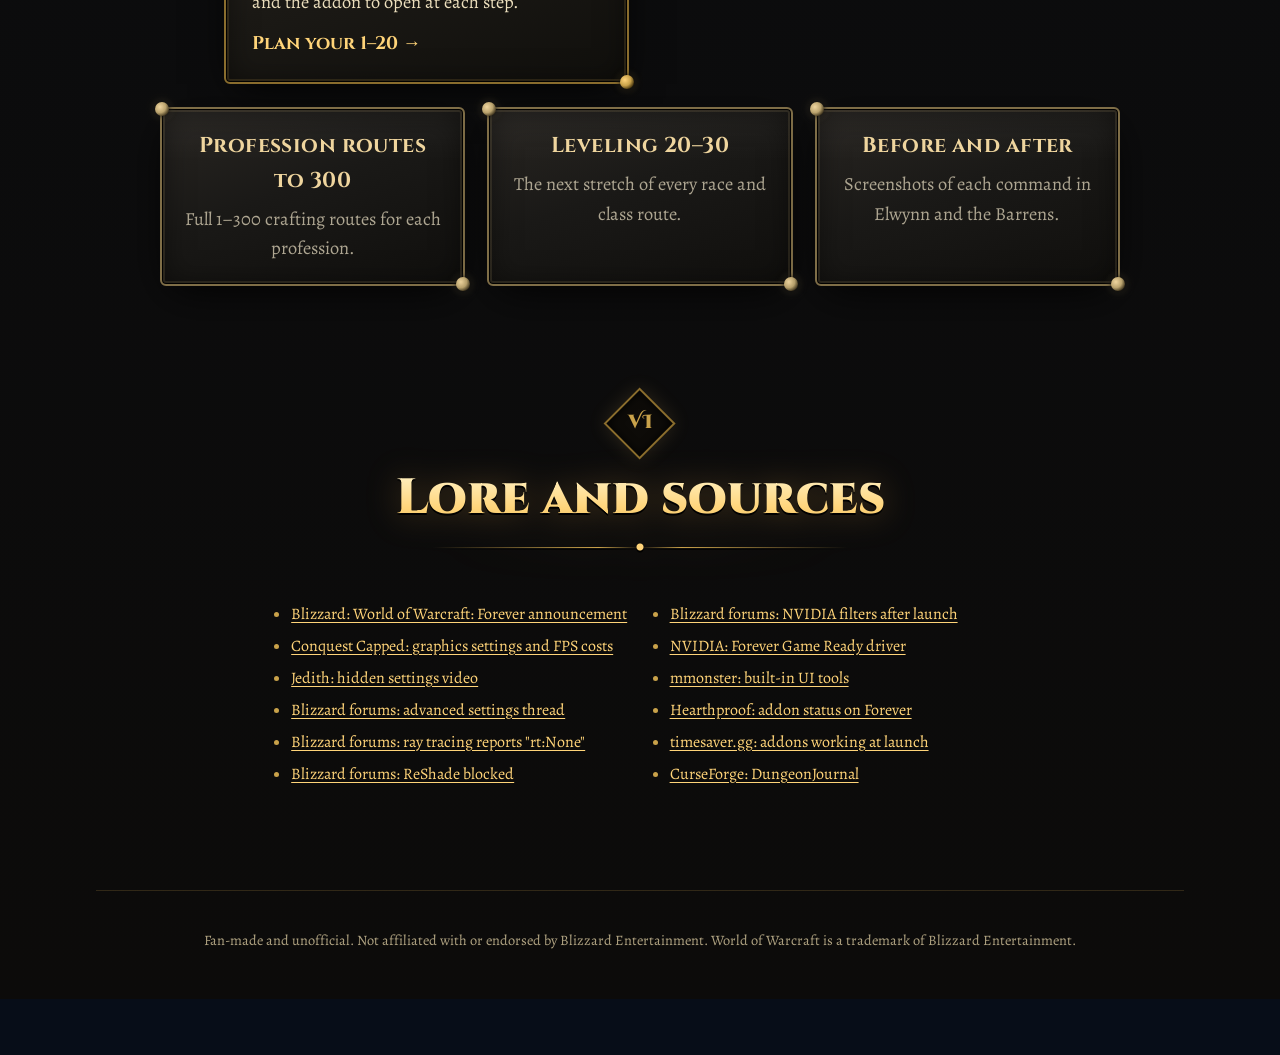
==== commit e5e67bef: "Skyborne: real Zephras route, Horde mainland route, Hunter taming quest; add ForeverWisp Rebuilt fro" ====
--- a/index.html
+++ b/index.html
@@ -9,8 +9,8 @@
 <link rel="preconnect" href="https://fonts.googleapis.com">
 <link rel="preconnect" href="https://fonts.gstatic.com" crossorigin>
 <link href="https://fonts.googleapis.com/css2?family=Cinzel:wght@500;700;900&family=Cinzel+Decorative:wght@700;900&family=Alegreya:ital,wght@0,400;0,600;0,800;1,400&family=JetBrains+Mono:wght@400;600&display=swap" rel="stylesheet">
-<link rel="stylesheet" href="style.css?v=202611080008">
-<link rel="stylesheet" href="pages.css?v=202611080008">
+<link rel="stylesheet" href="style.css?v=202611080012">
+<link rel="stylesheet" href="pages.css?v=202611080012">
 <link rel="icon" href="data:image/svg+xml,%3Csvg xmlns='http://www.w3.org/2000/svg' viewBox='0 0 32 32'%3E%3Cpath d='M16 2l4 10 10 4-10 4-4 10-4-10-10-4 10-4z' fill='%23ffd479'/%3E%3C/svg%3E">
 </head>
 <body>
@@ -253,6 +253,12 @@
         <p class="item-use">Use: <code>/atlasloot</code></p>
         <p class="item-flavor">"The one by Sliccer. The old AtlasLootClassic has no Forever file."</p>
       </article>
+      <article class="item epic" data-reveal>
+        <h3>ForeverWisp</h3>
+        <p class="item-meta">Binds when installed · Leveling</p>
+        <p>Free 1–20 route with an arrow for all eight starting areas, including both Skyborne sides, with class quests, dungeon trips and talent picks.</p>
+        <p class="item-use">Use: <code>/wisp</code></p>
+      </article>
       <article class="item rare" data-reveal>
         <h3>RestedXP Guide</h3>
         <p class="item-meta">Binds when installed · Leveling</p>
@@ -363,6 +369,6 @@
 
 <div class="banner" role="status" aria-live="polite"><span class="banner-text"></span></div>
 <div class="fct" aria-hidden="true"></div>
-<script src="app.js?v=202611080008"></script>
+<script src="app.js?v=202611080012"></script>
 </body>
 </html>
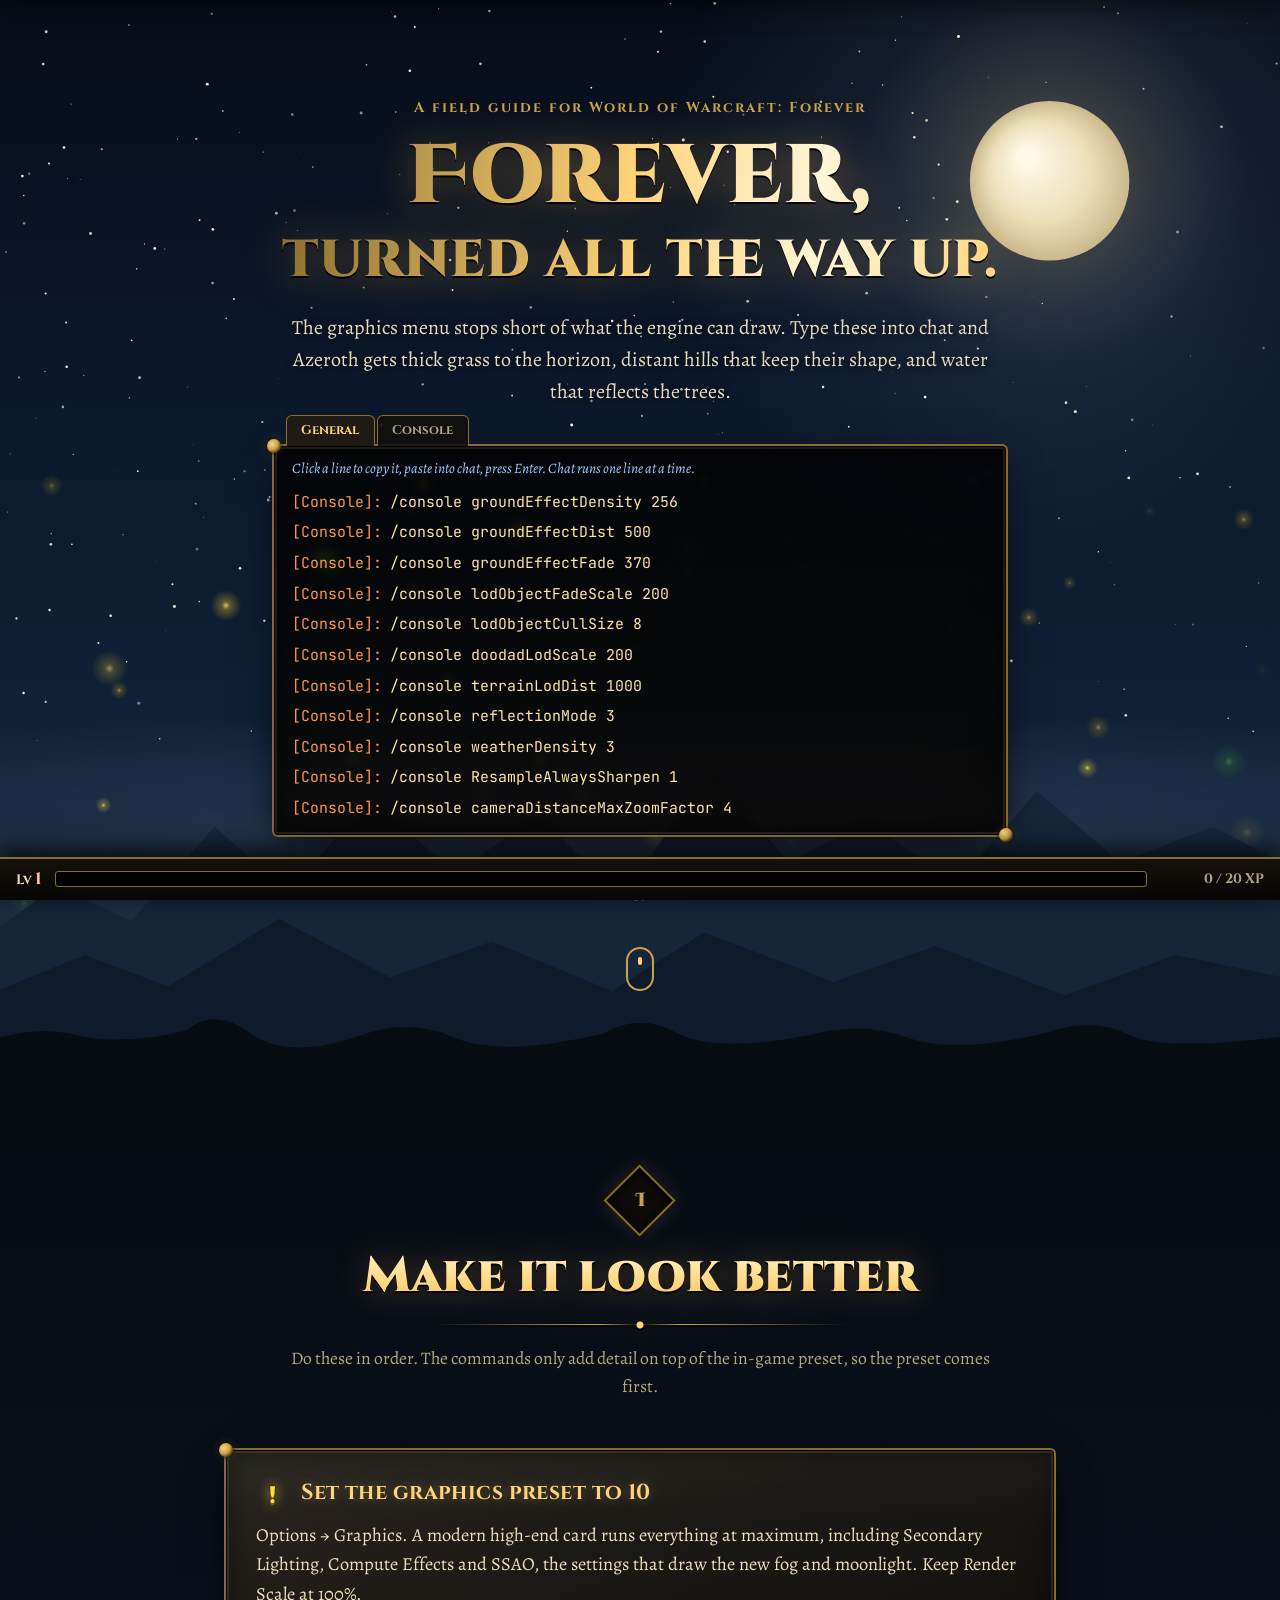
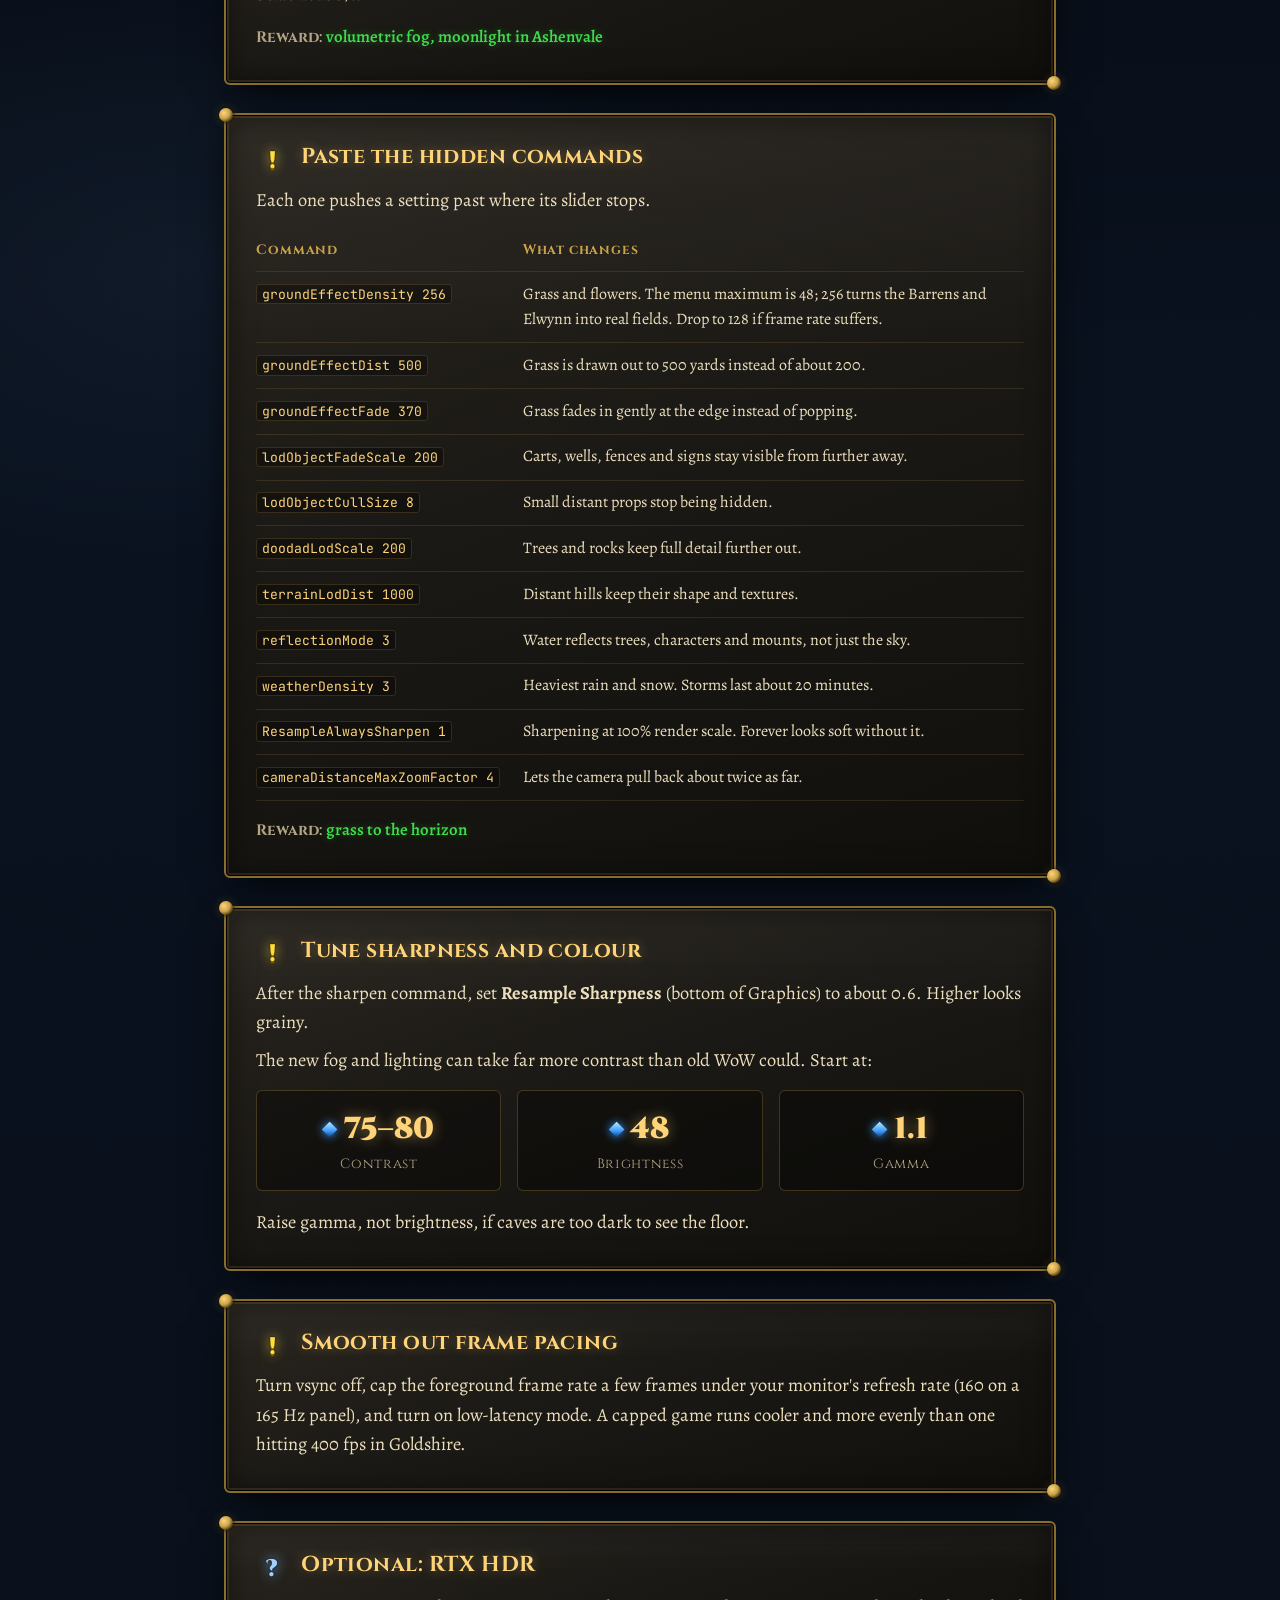
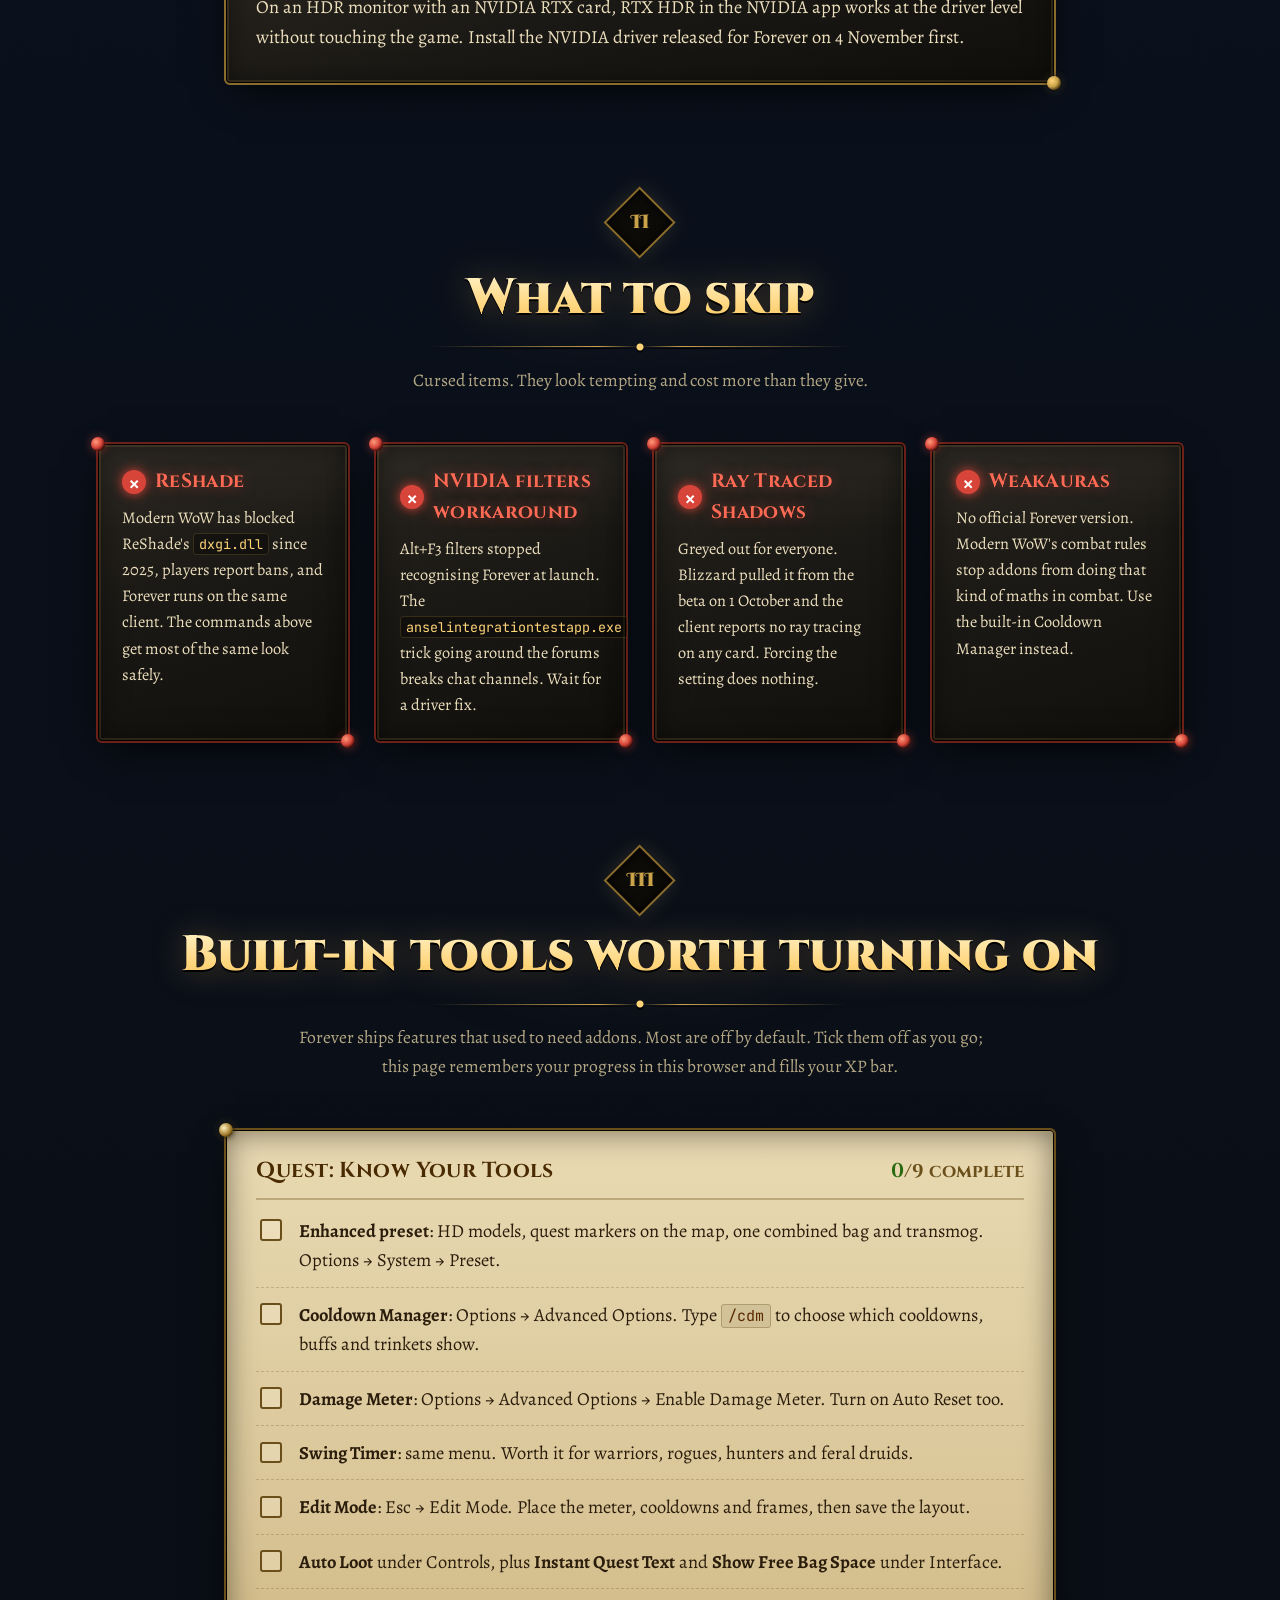
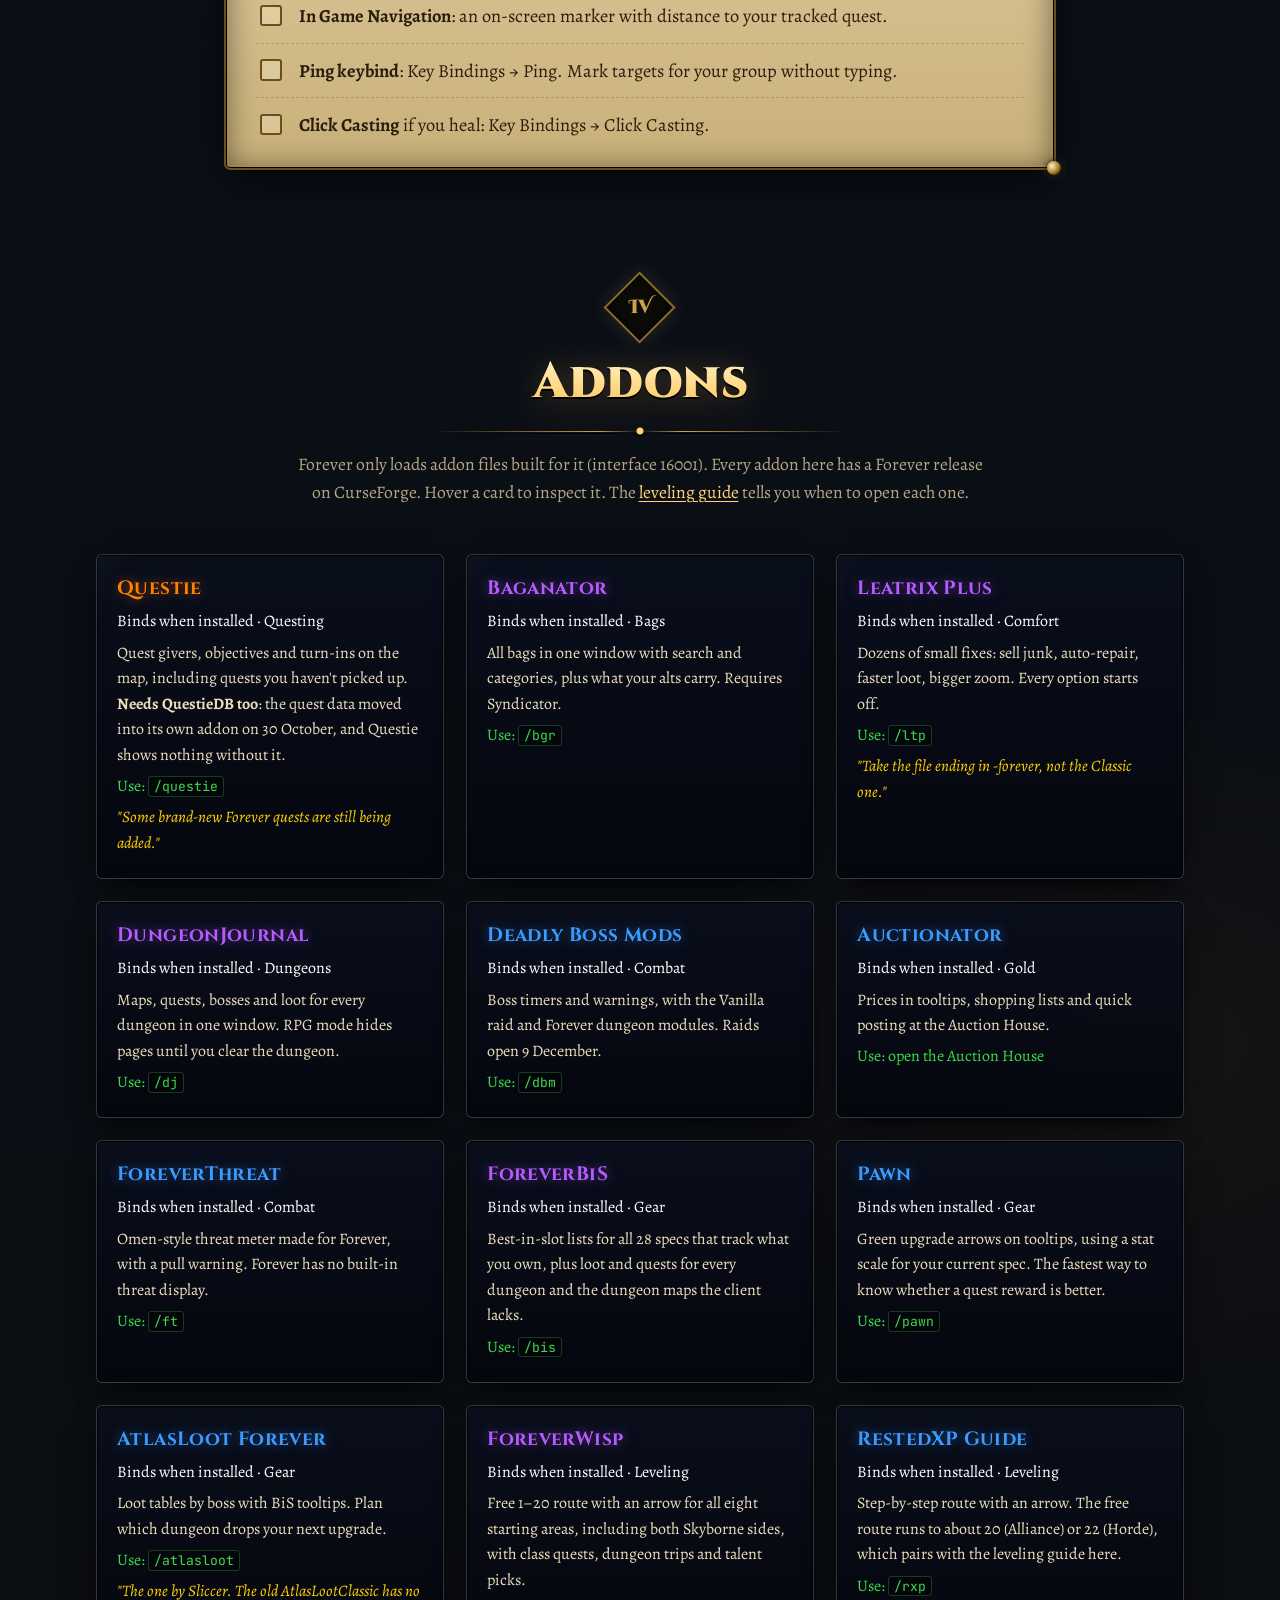
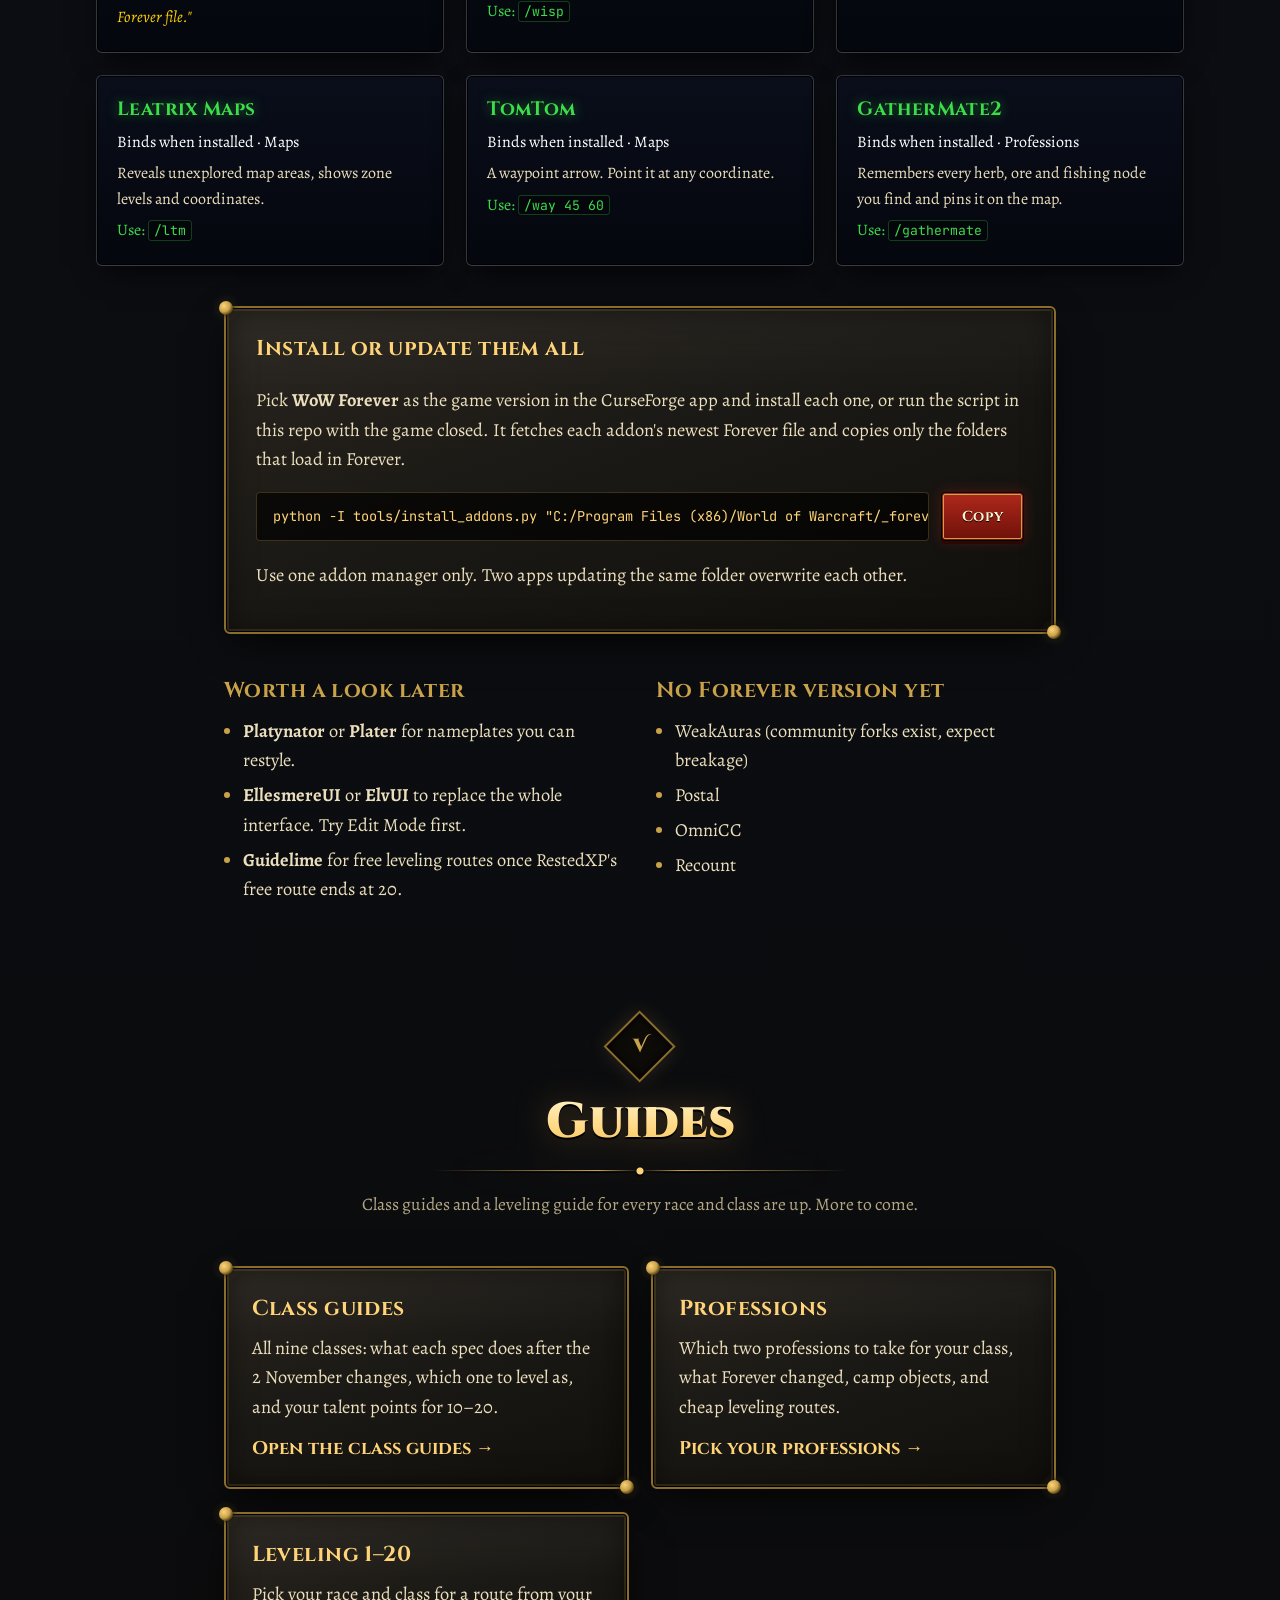
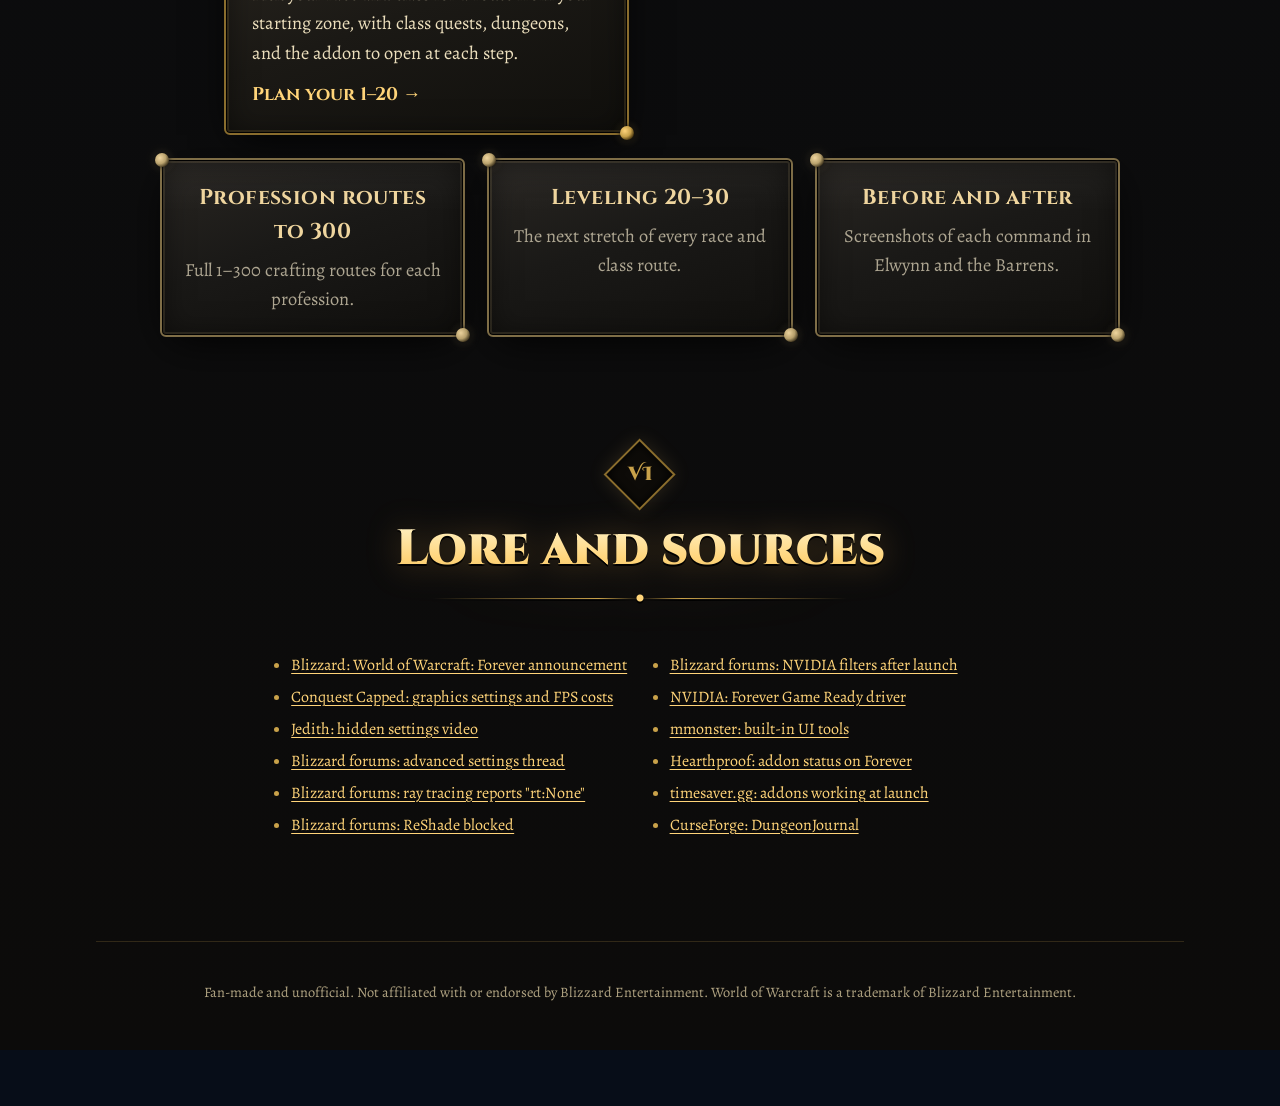
==== commit 1363a790: "Installer: add QuestieDB and check for missing addon dependencies Questie split its quest data into " ====
--- a/index.html
+++ b/index.html
@@ -9,8 +9,8 @@
 <link rel="preconnect" href="https://fonts.googleapis.com">
 <link rel="preconnect" href="https://fonts.gstatic.com" crossorigin>
 <link href="https://fonts.googleapis.com/css2?family=Cinzel:wght@500;700;900&family=Cinzel+Decorative:wght@700;900&family=Alegreya:ital,wght@0,400;0,600;0,800;1,400&family=JetBrains+Mono:wght@400;600&display=swap" rel="stylesheet">
-<link rel="stylesheet" href="style.css?v=202611080012">
-<link rel="stylesheet" href="pages.css?v=202611080012">
+<link rel="stylesheet" href="style.css?v=202611080019">
+<link rel="stylesheet" href="pages.css?v=202611080019">
 <link rel="icon" href="data:image/svg+xml,%3Csvg xmlns='http://www.w3.org/2000/svg' viewBox='0 0 32 32'%3E%3Cpath d='M16 2l4 10 10 4-10 4-4 10-4-10-10-4 10-4z' fill='%23ffd479'/%3E%3C/svg%3E">
 </head>
 <body>
@@ -193,7 +193,7 @@
       <article class="item legendary" data-reveal>
         <h3>Questie</h3>
         <p class="item-meta">Binds when installed · Questing</p>
-        <p>Quest givers, objectives and turn-ins on the map, including quests you haven't picked up.</p>
+        <p>Quest givers, objectives and turn-ins on the map, including quests you haven't picked up. <strong>Needs QuestieDB too</strong>: the quest data moved into its own addon on 30 October, and Questie shows nothing without it.</p>
         <p class="item-use">Use: <code>/questie</code></p>
         <p class="item-flavor">"Some brand-new Forever quests are still being added."</p>
       </article>
@@ -369,6 +369,6 @@
 
 <div class="banner" role="status" aria-live="polite"><span class="banner-text"></span></div>
 <div class="fct" aria-hidden="true"></div>
-<script src="app.js?v=202611080012"></script>
+<script src="app.js?v=202611080019"></script>
 </body>
 </html>
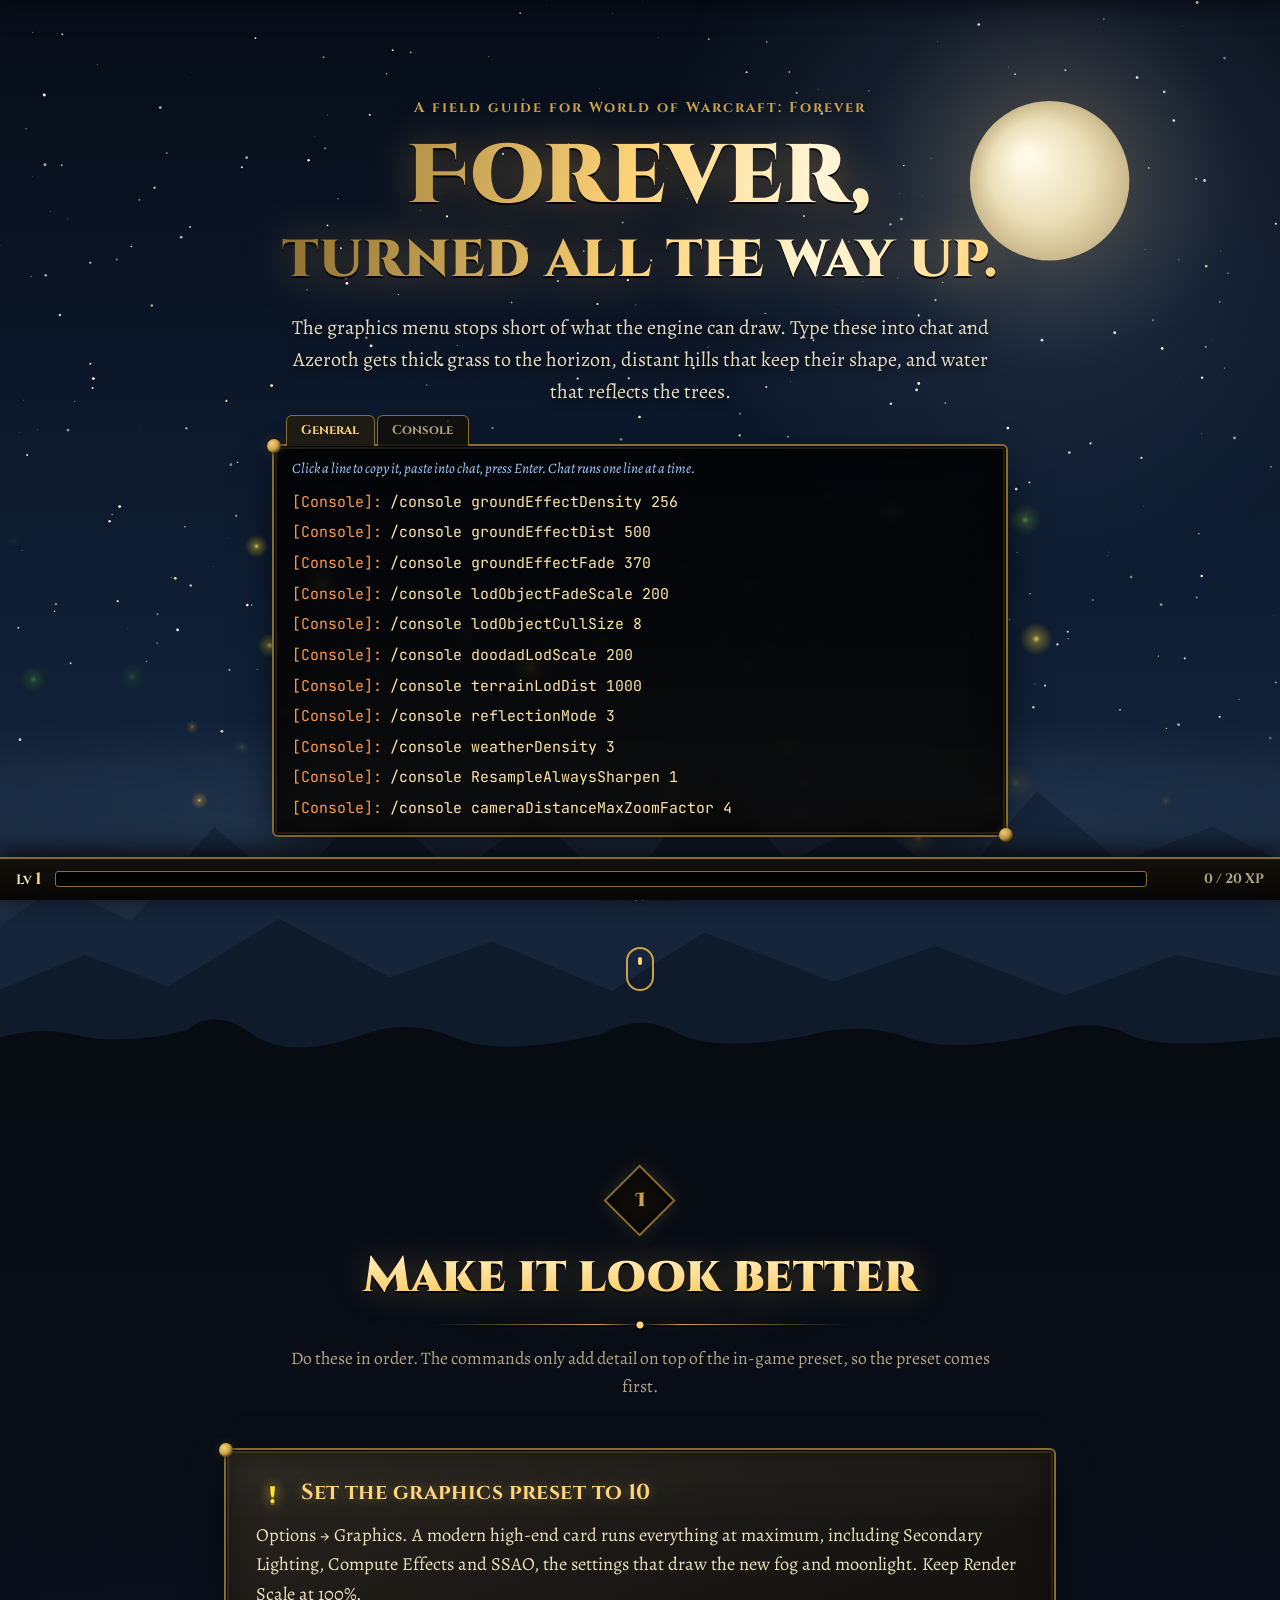
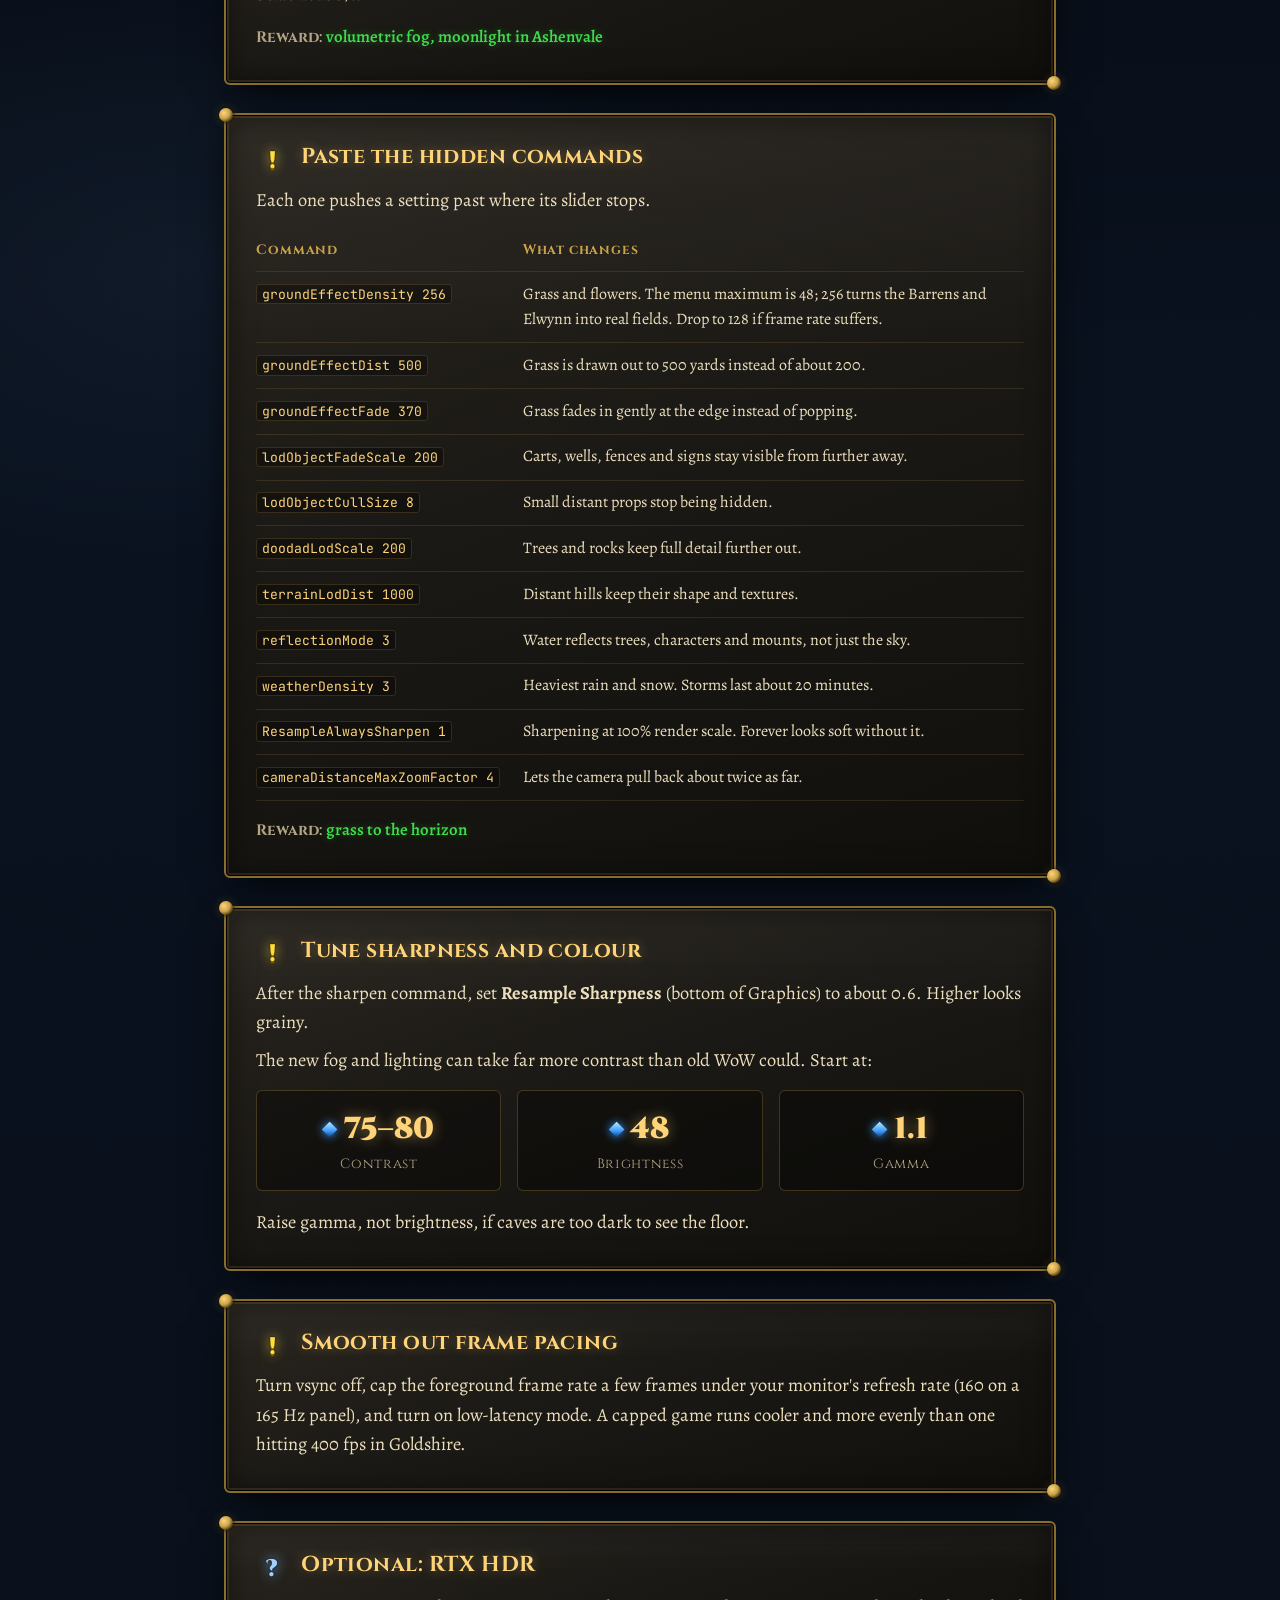
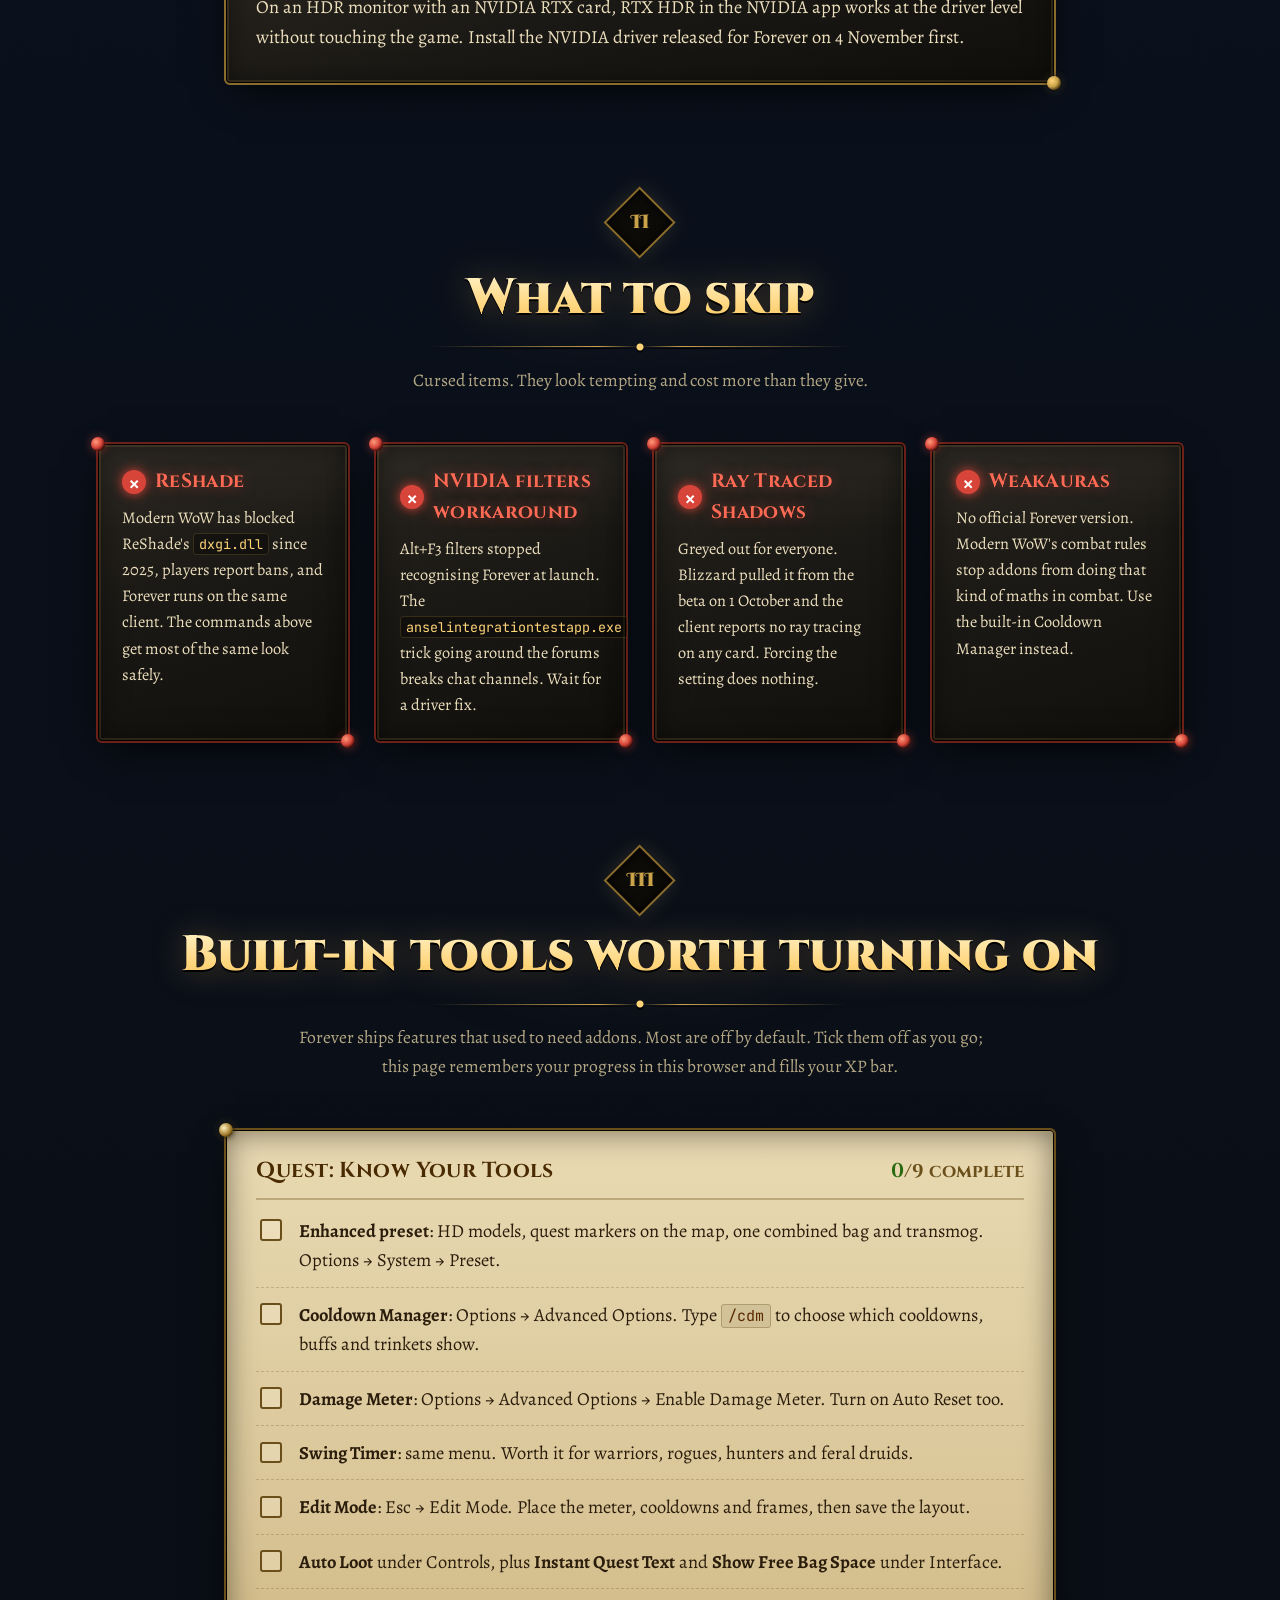
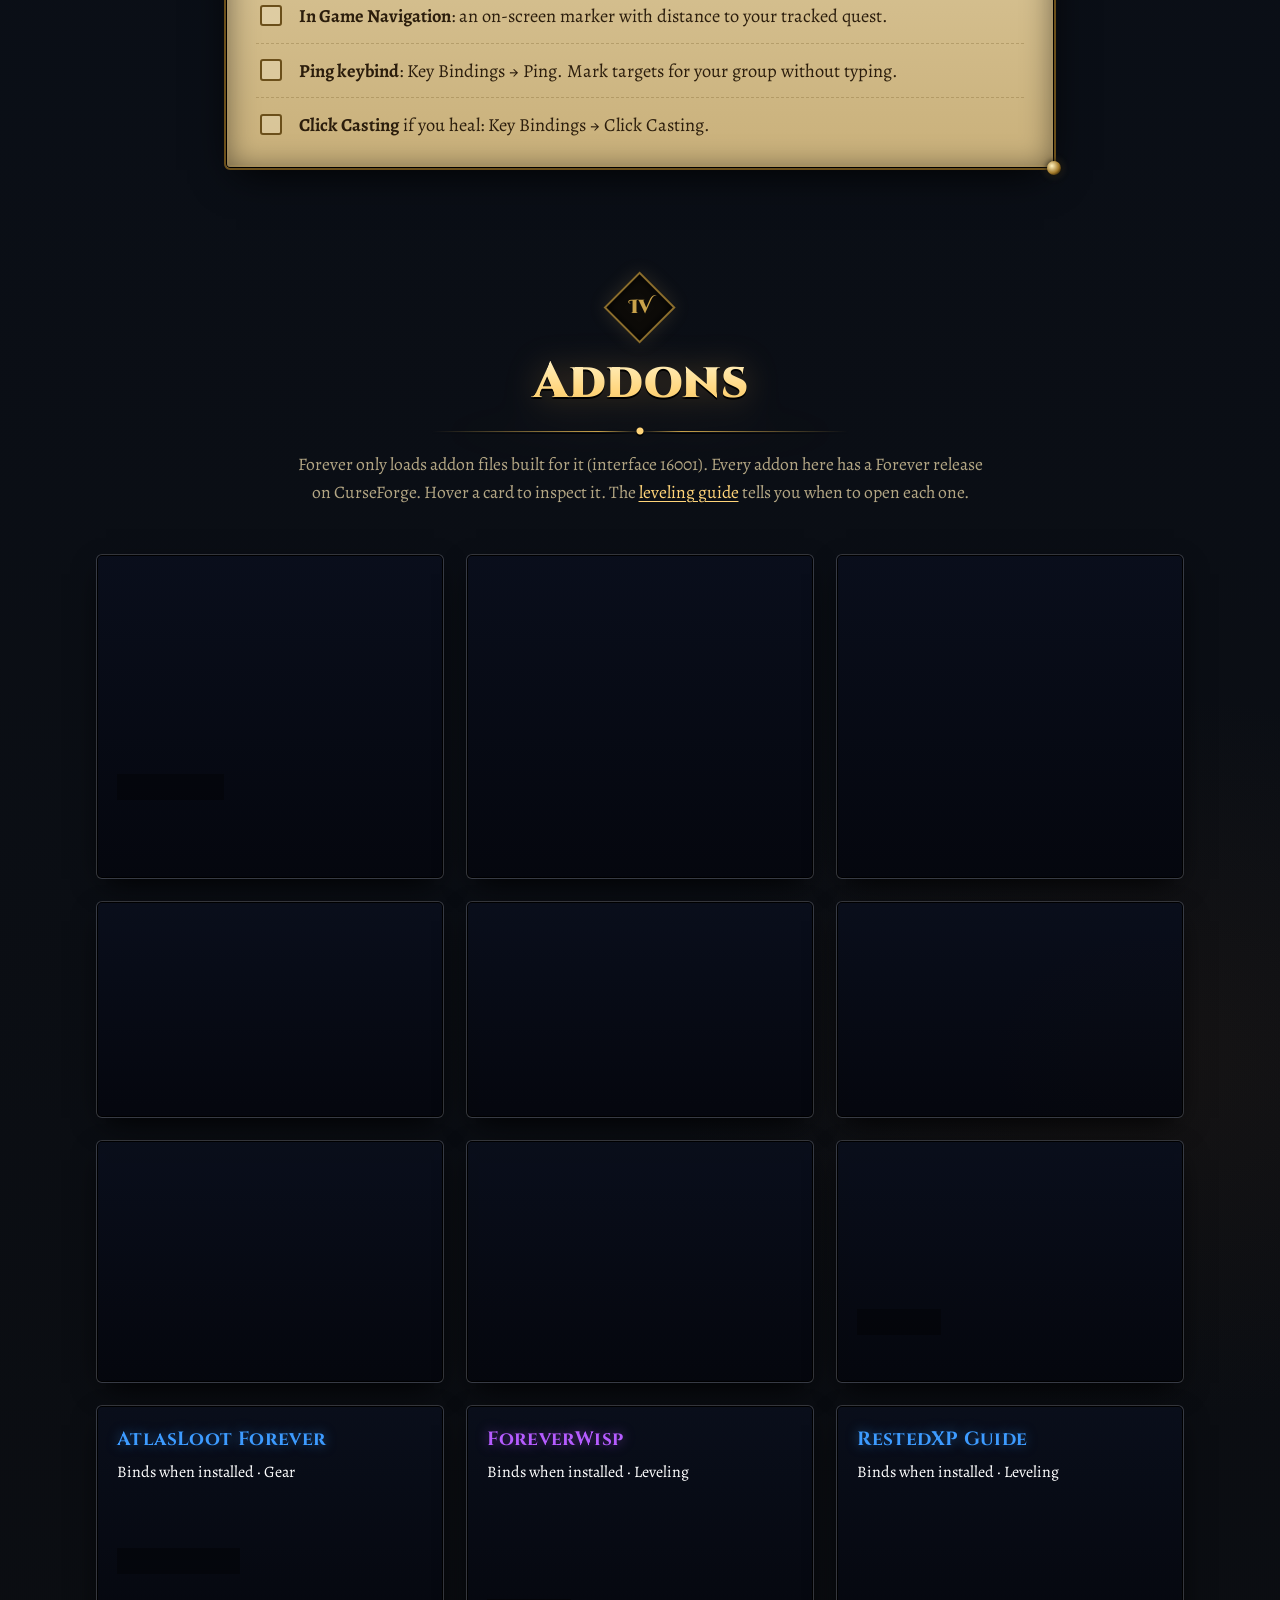
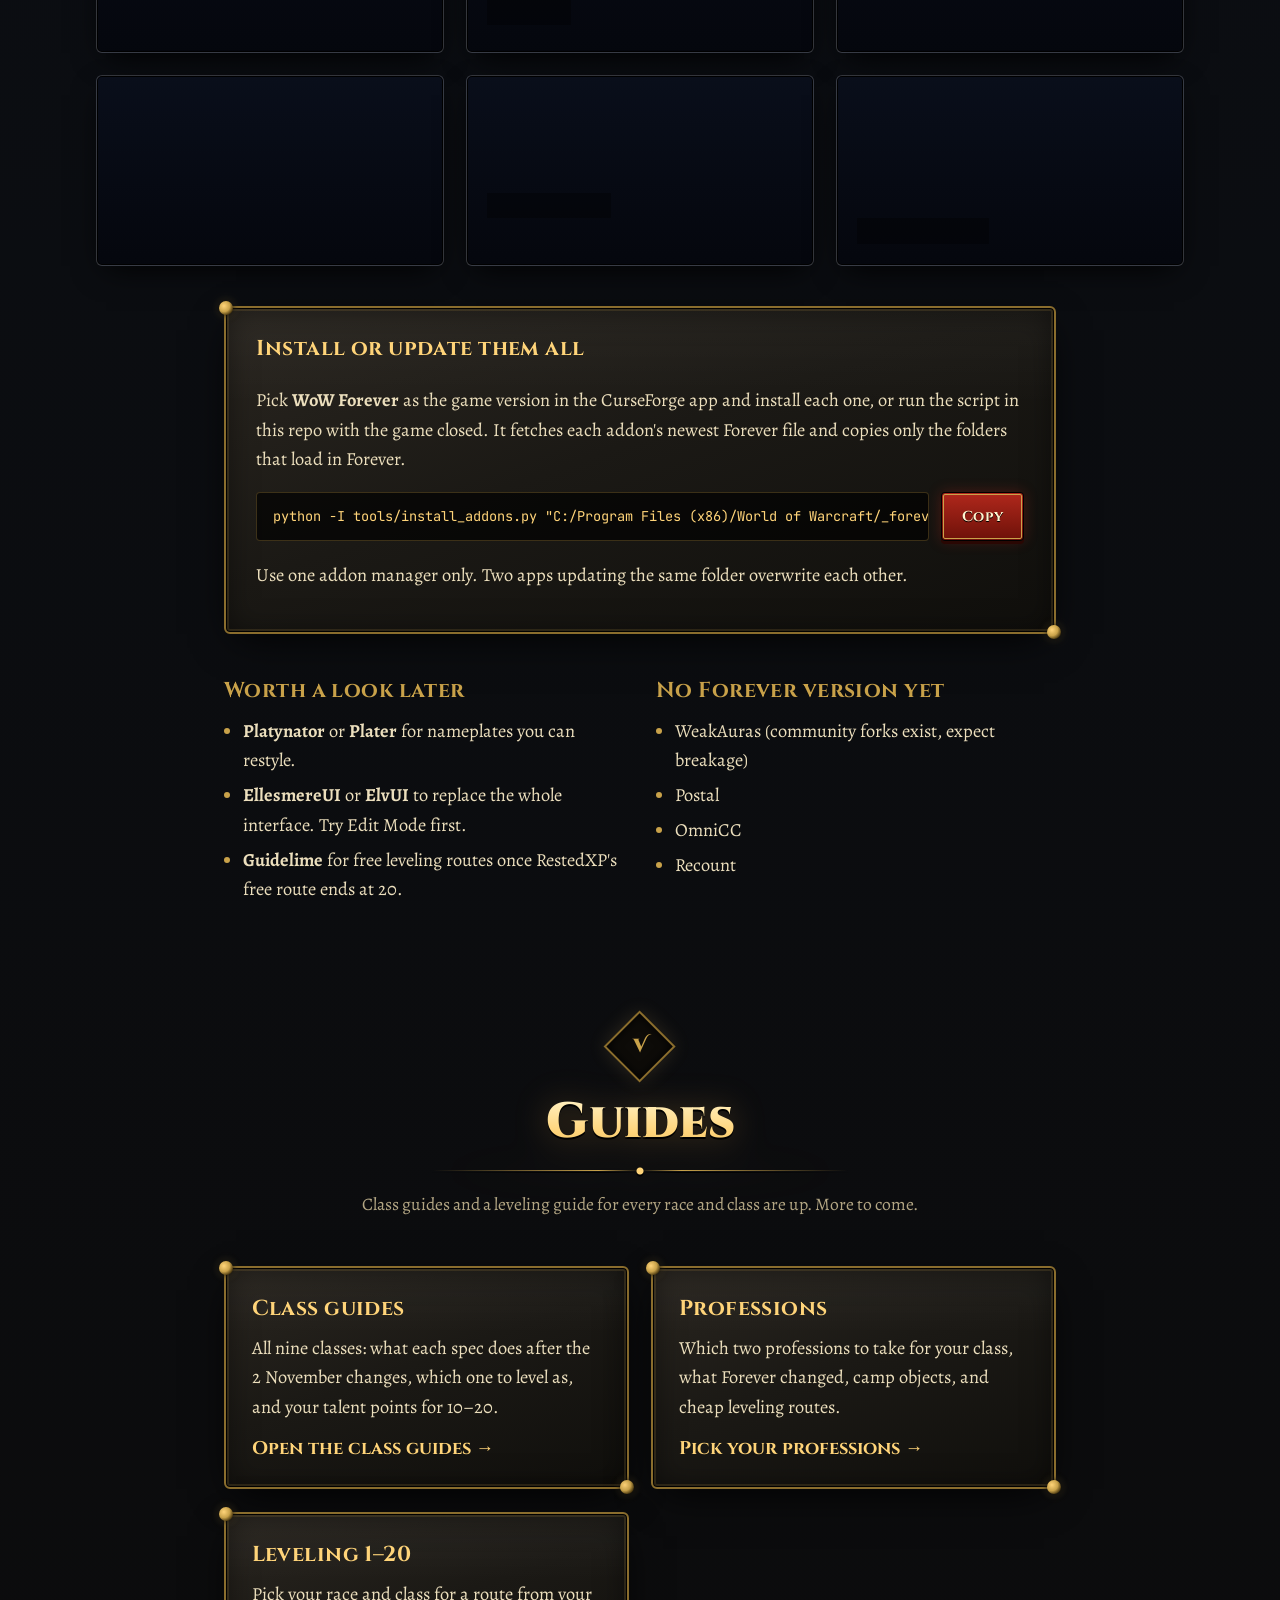
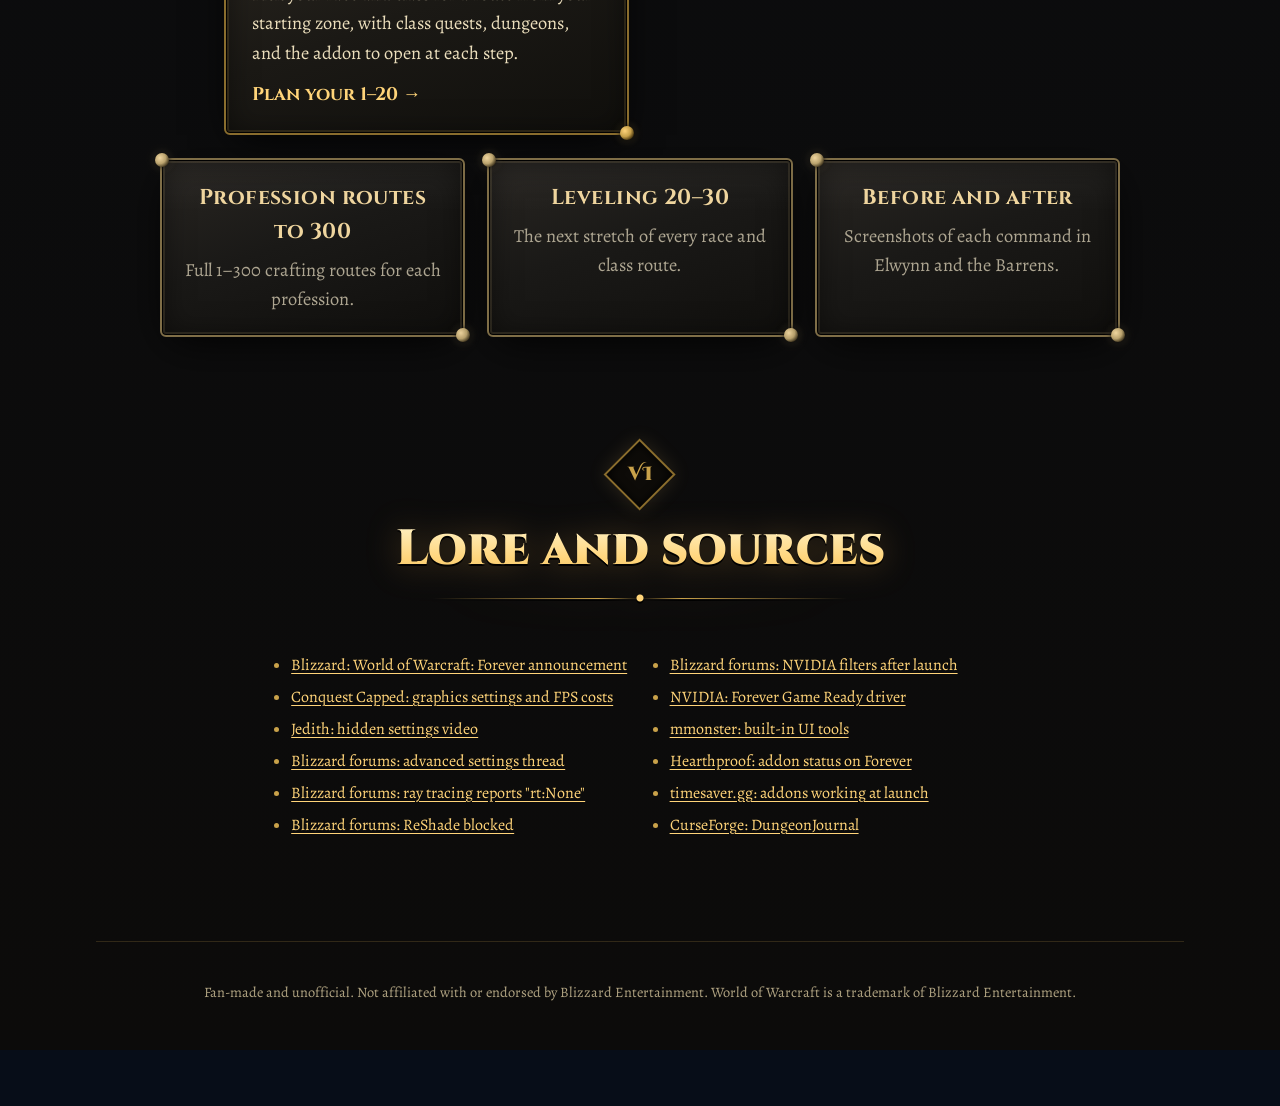
==== commit fad22cc5: "Questie card: date QuestieDB split as late October Co-Authored-By: Claude Opus 5.5 <noreply@anthropi" ====
--- a/index.html
+++ b/index.html
@@ -193,7 +193,7 @@
       <article class="item legendary" data-reveal>
         <h3>Questie</h3>
         <p class="item-meta">Binds when installed · Questing</p>
-        <p>Quest givers, objectives and turn-ins on the map, including quests you haven't picked up. <strong>Needs QuestieDB too</strong>: the quest data moved into its own addon on 30 October, and Questie shows nothing without it.</p>
+        <p>Quest givers, objectives and turn-ins on the map, including quests you haven't picked up. <strong>Needs QuestieDB too</strong>: the quest data moved into its own addon in late October, and Questie shows nothing without it.</p>
         <p class="item-use">Use: <code>/questie</code></p>
         <p class="item-flavor">"Some brand-new Forever quests are still being added."</p>
       </article>
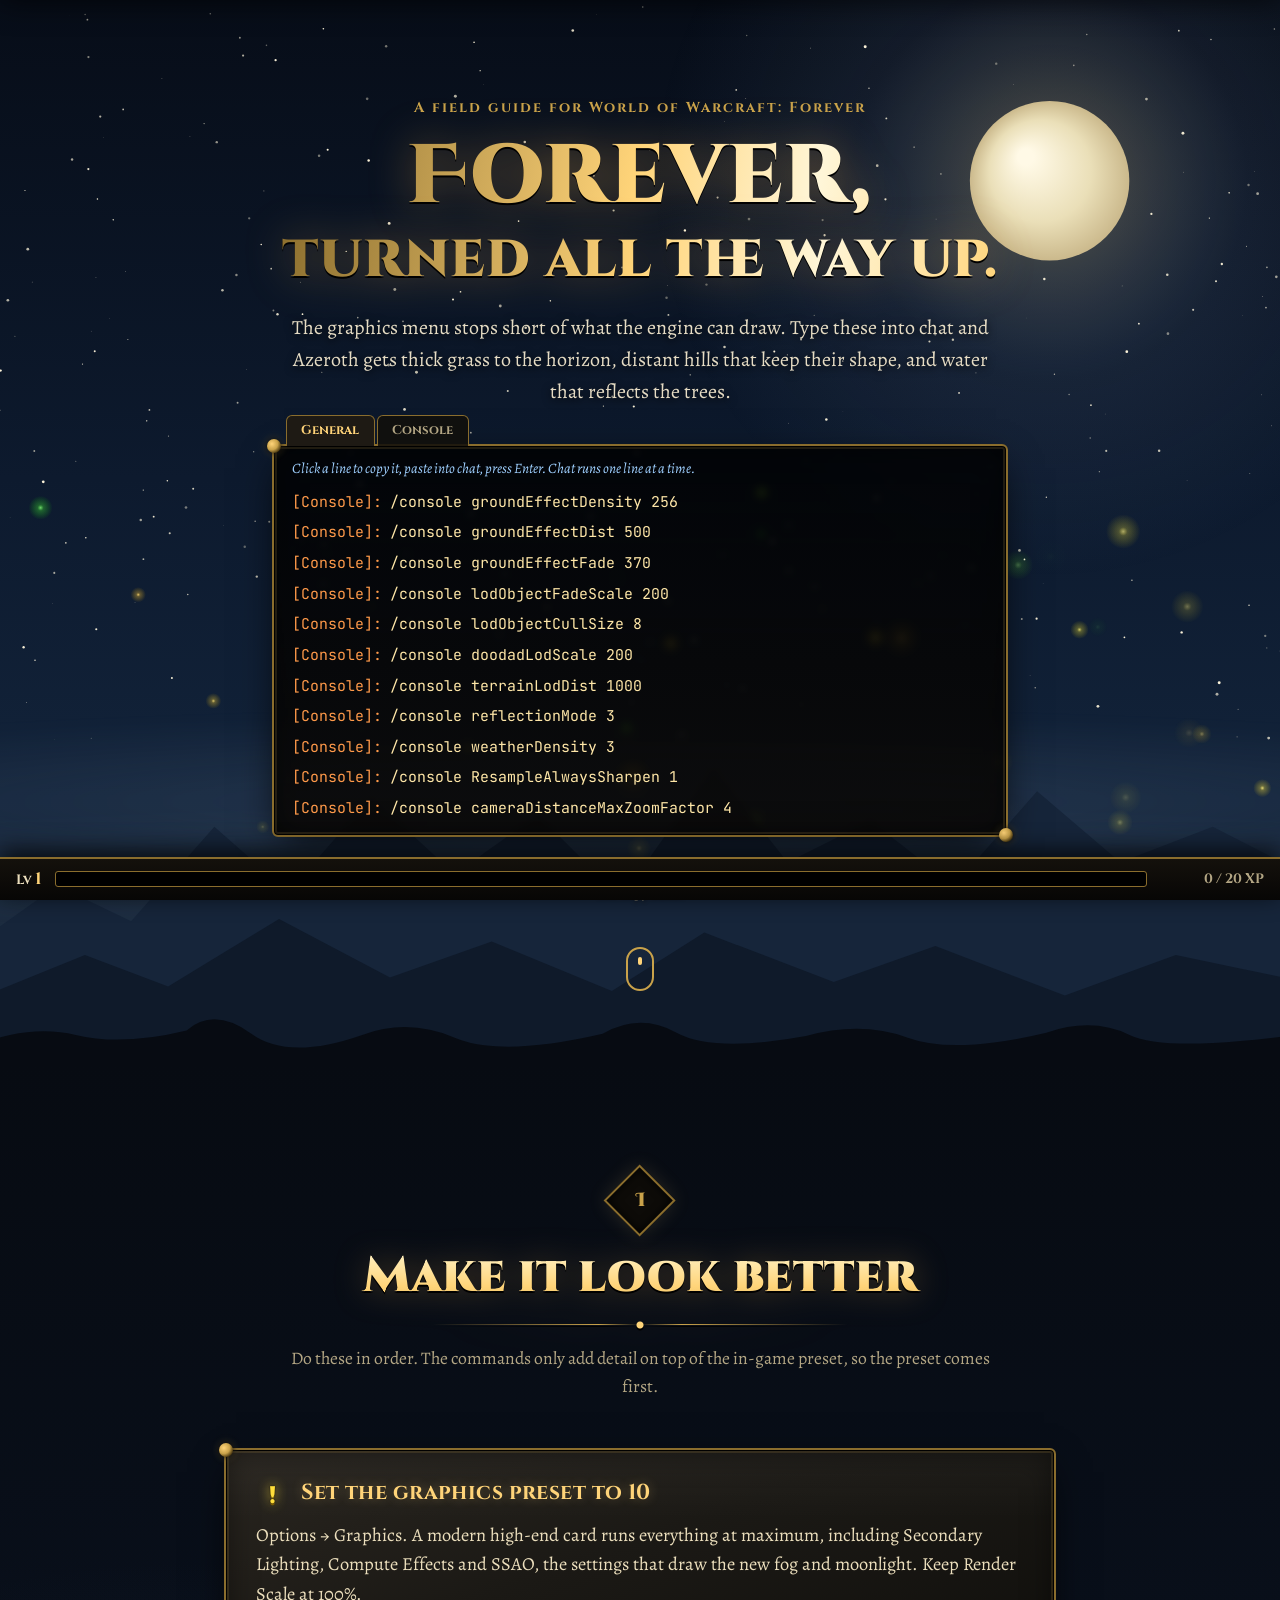
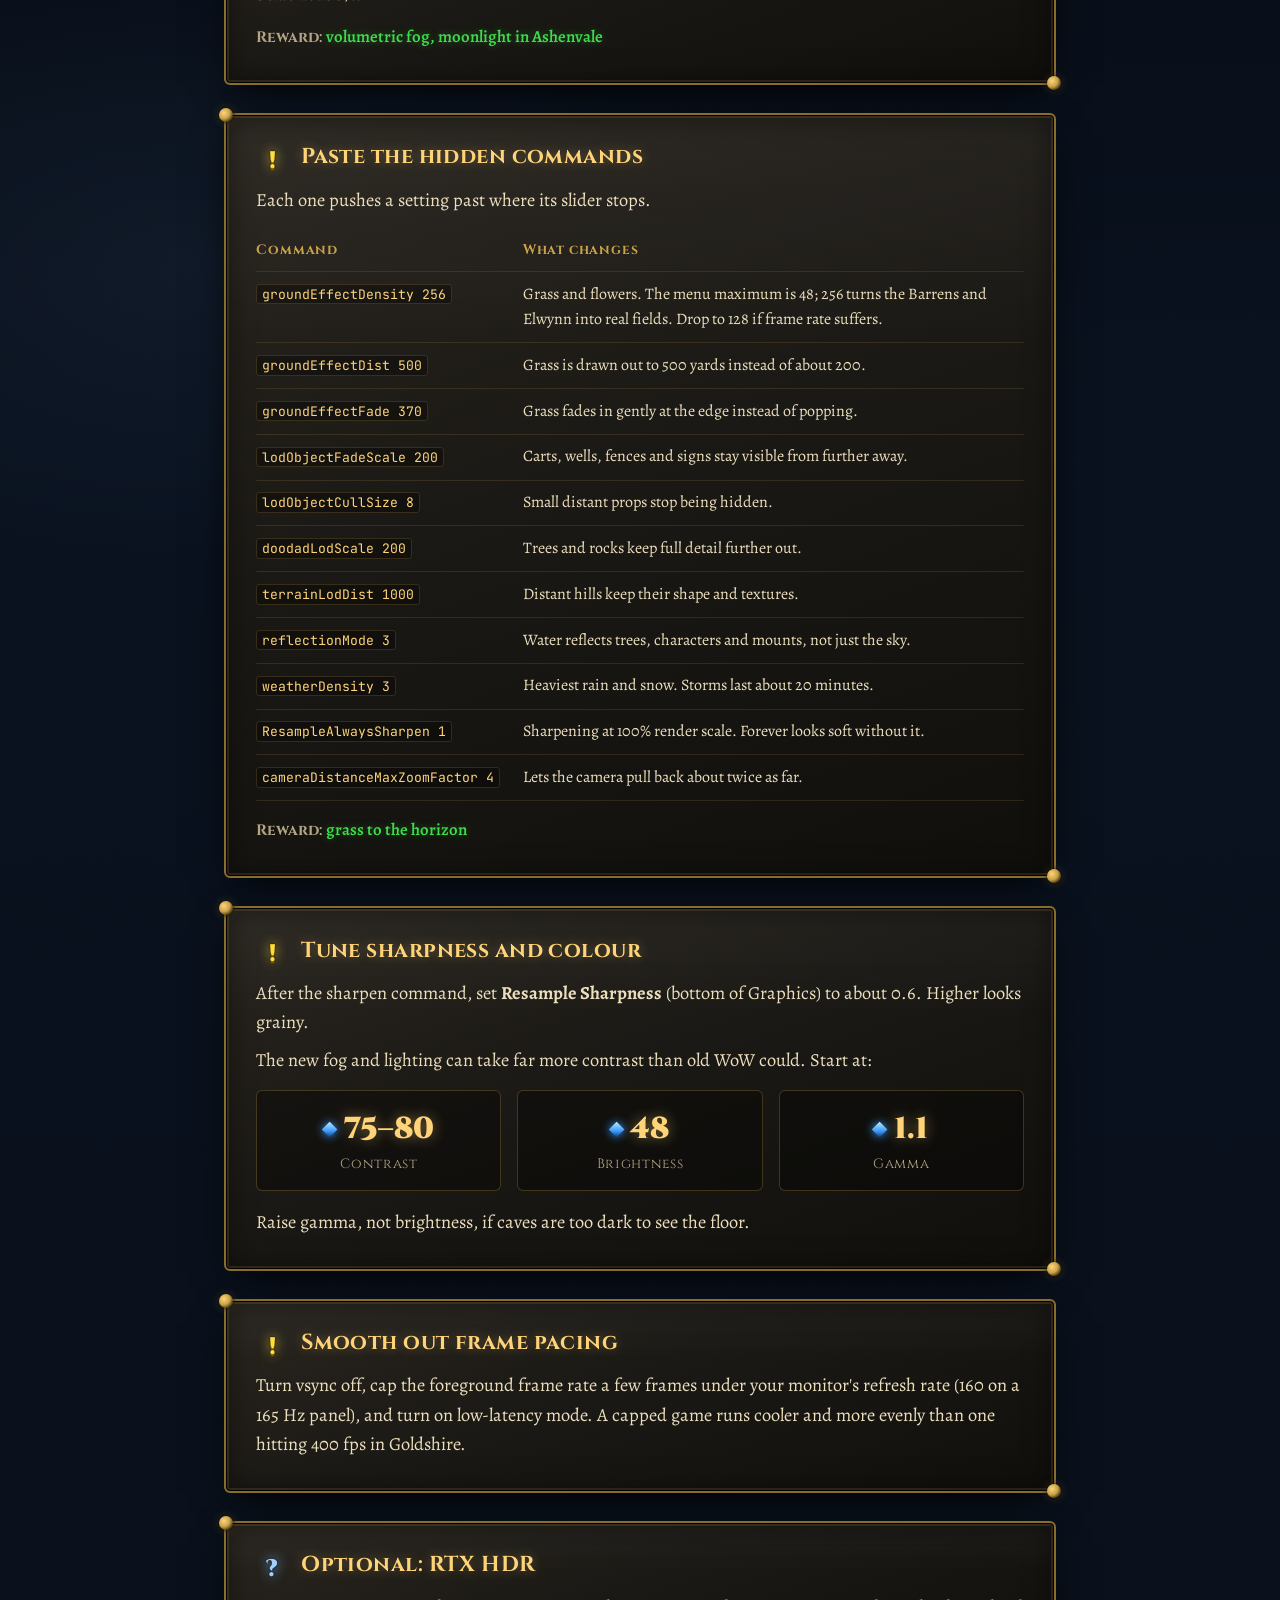
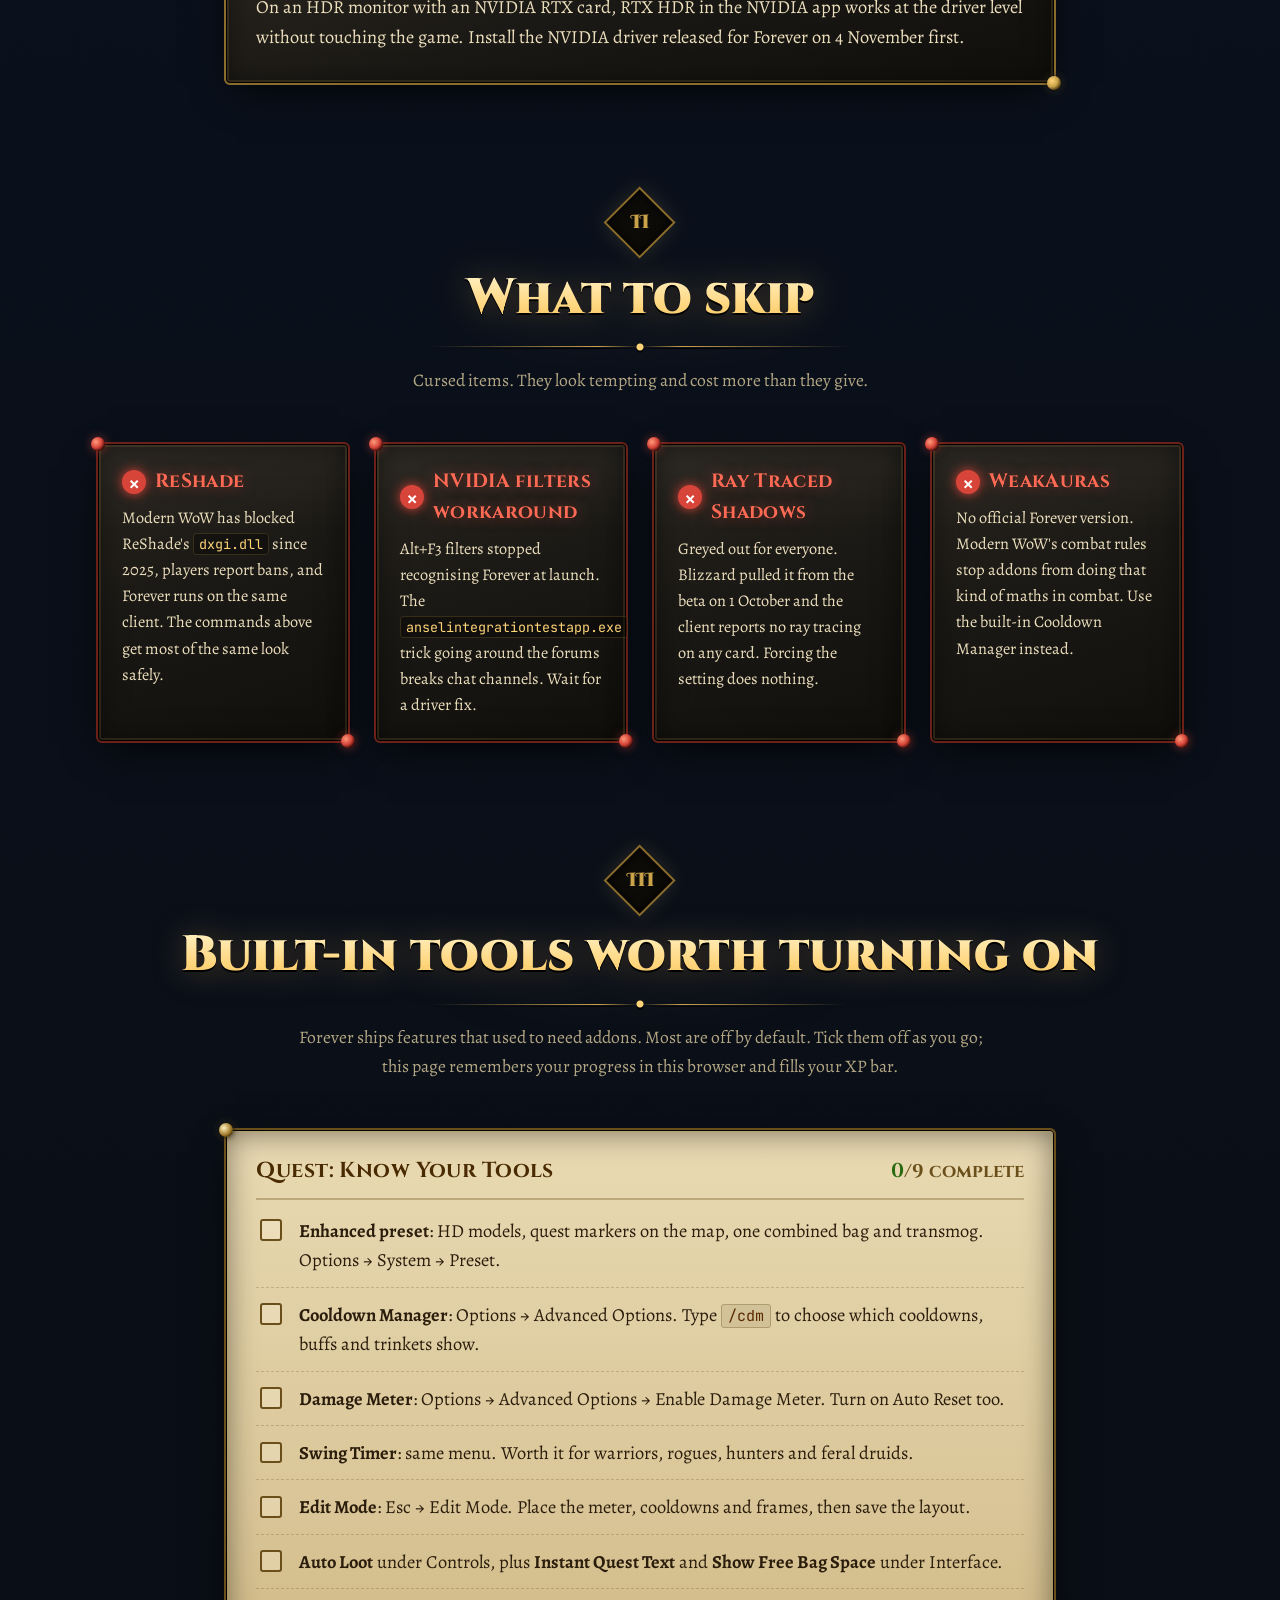
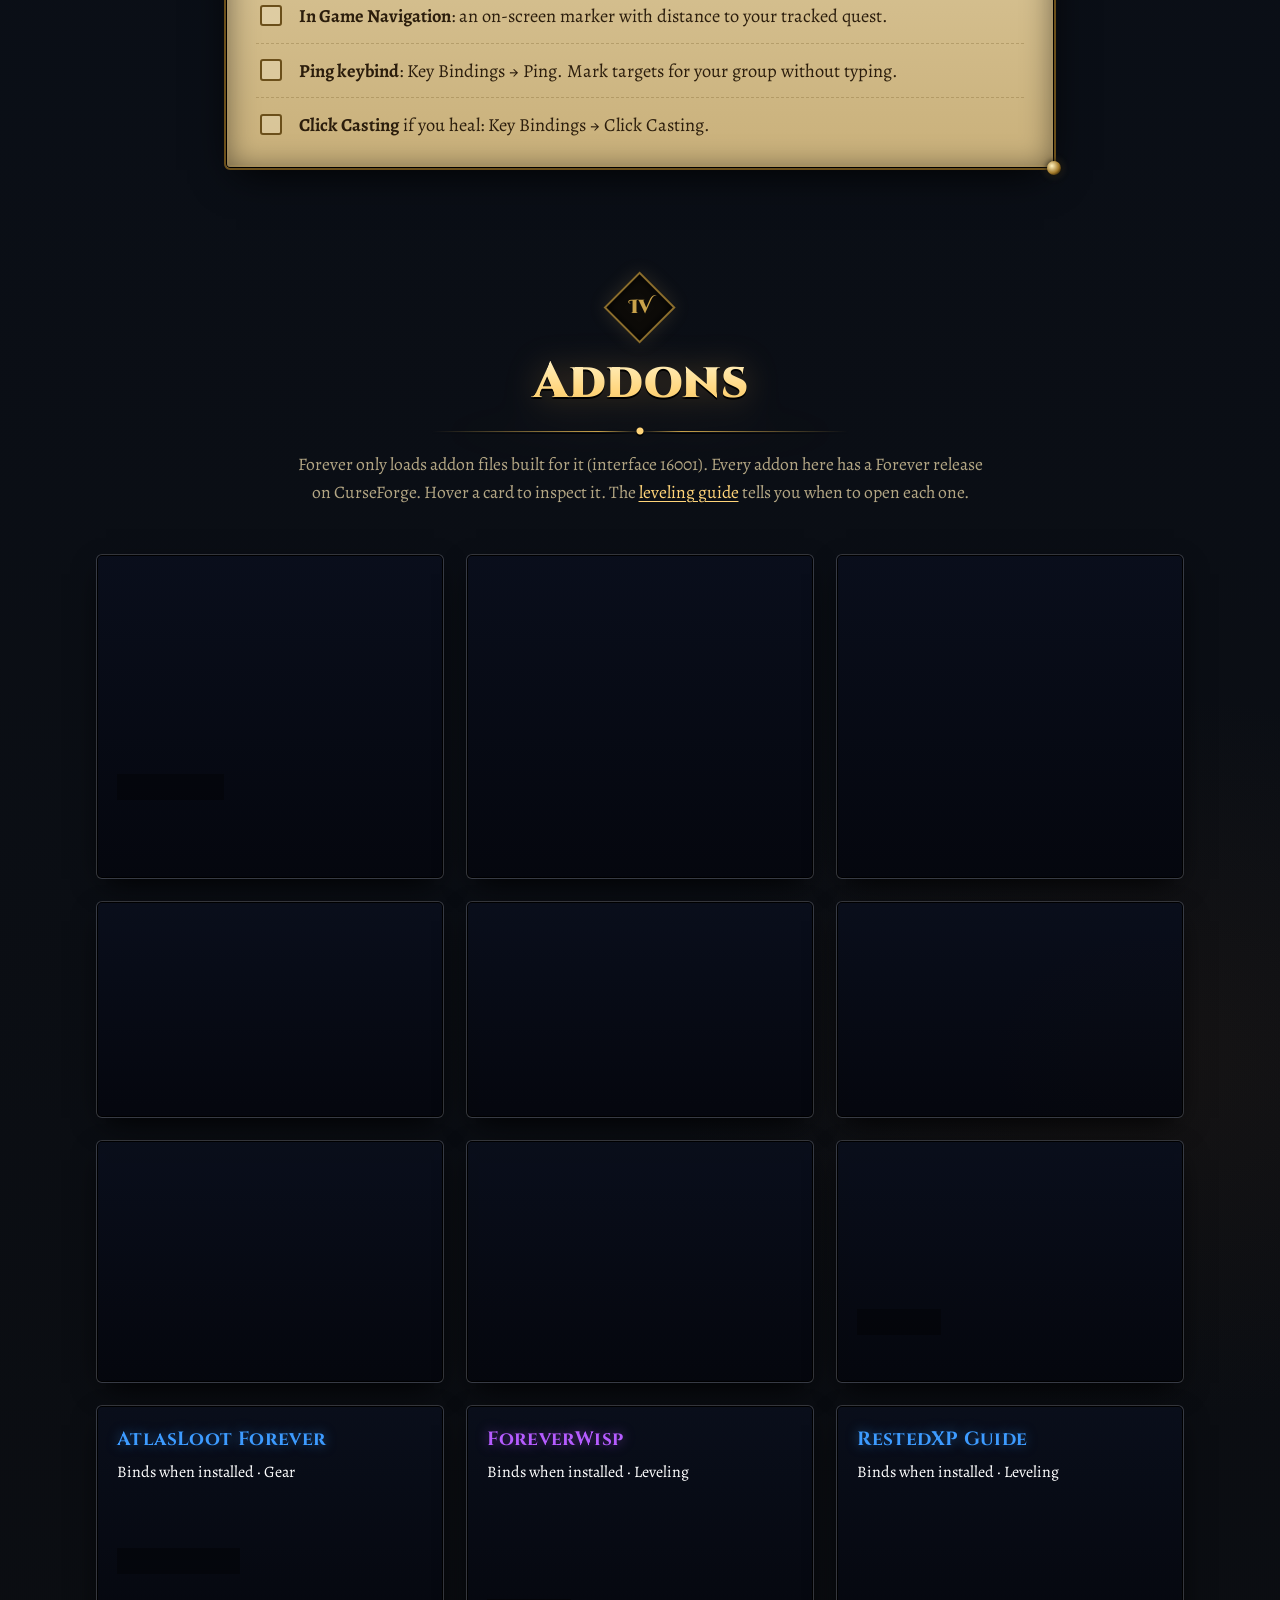
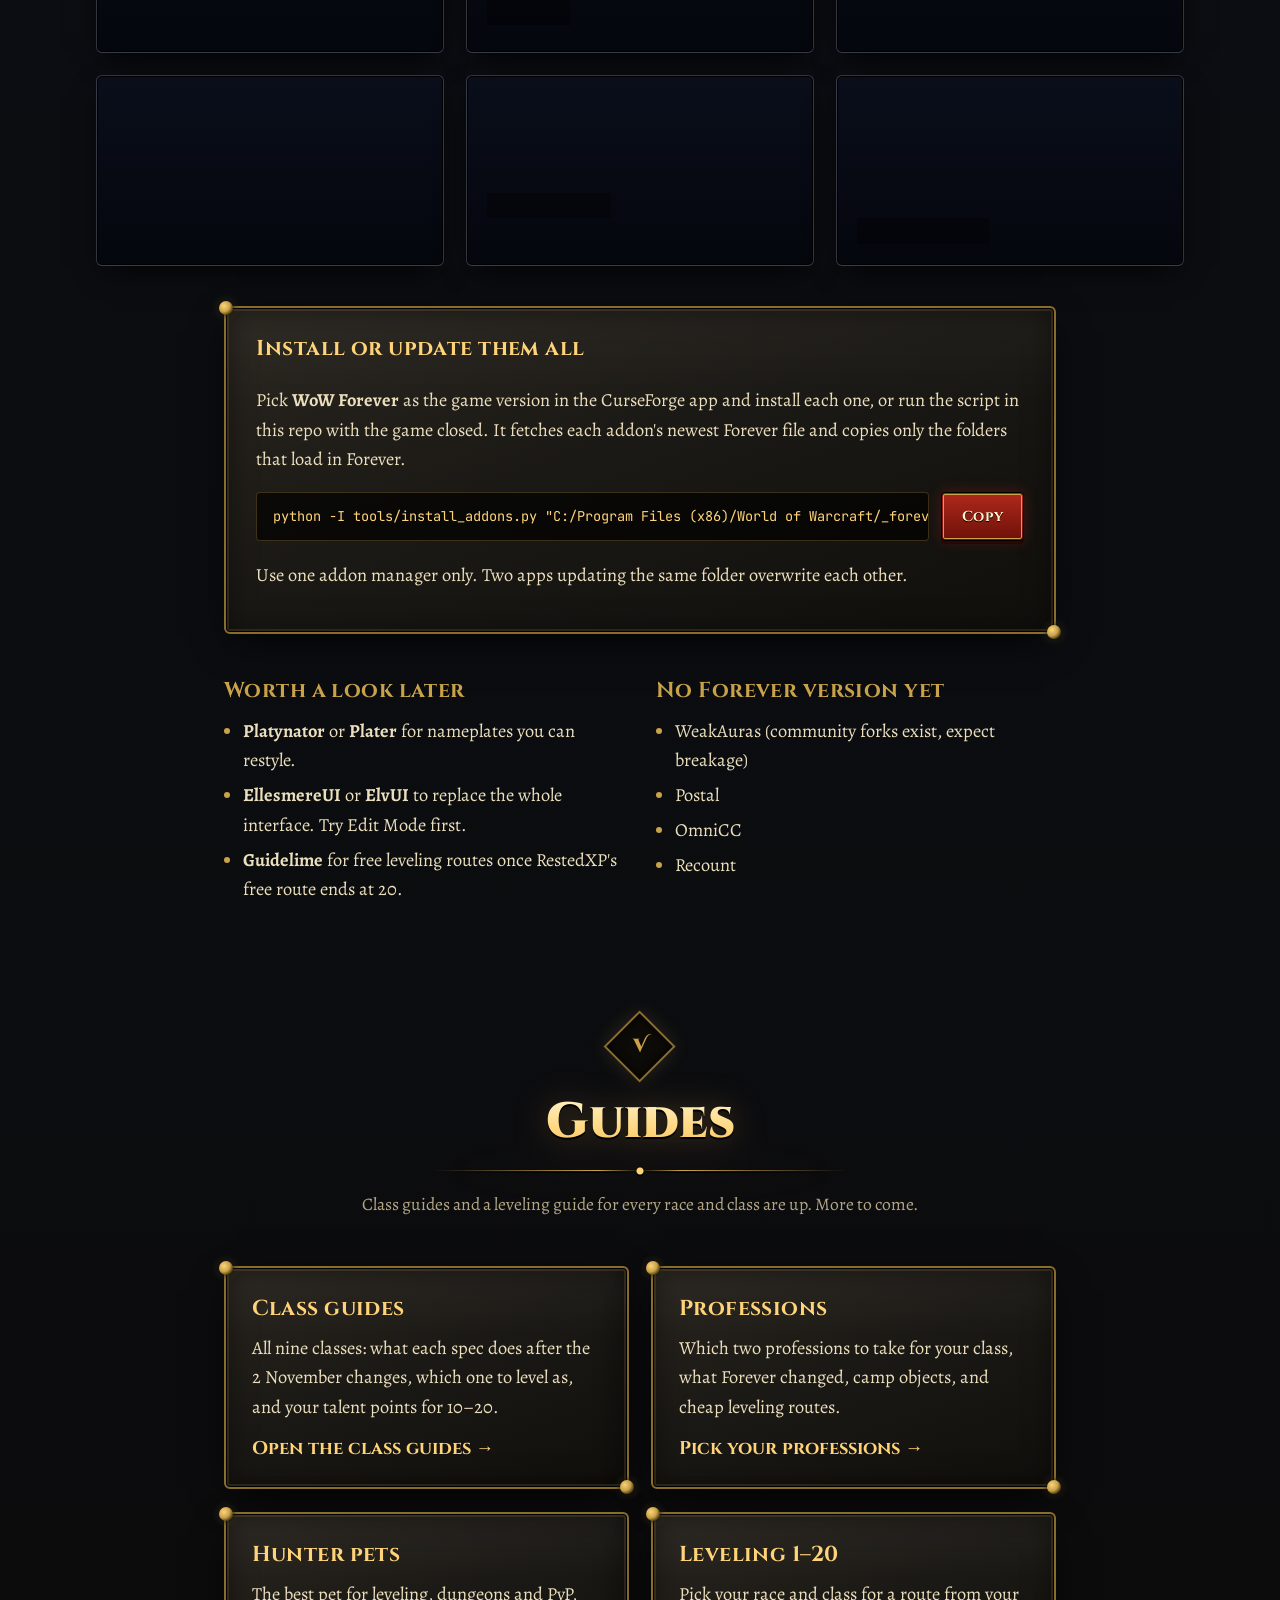
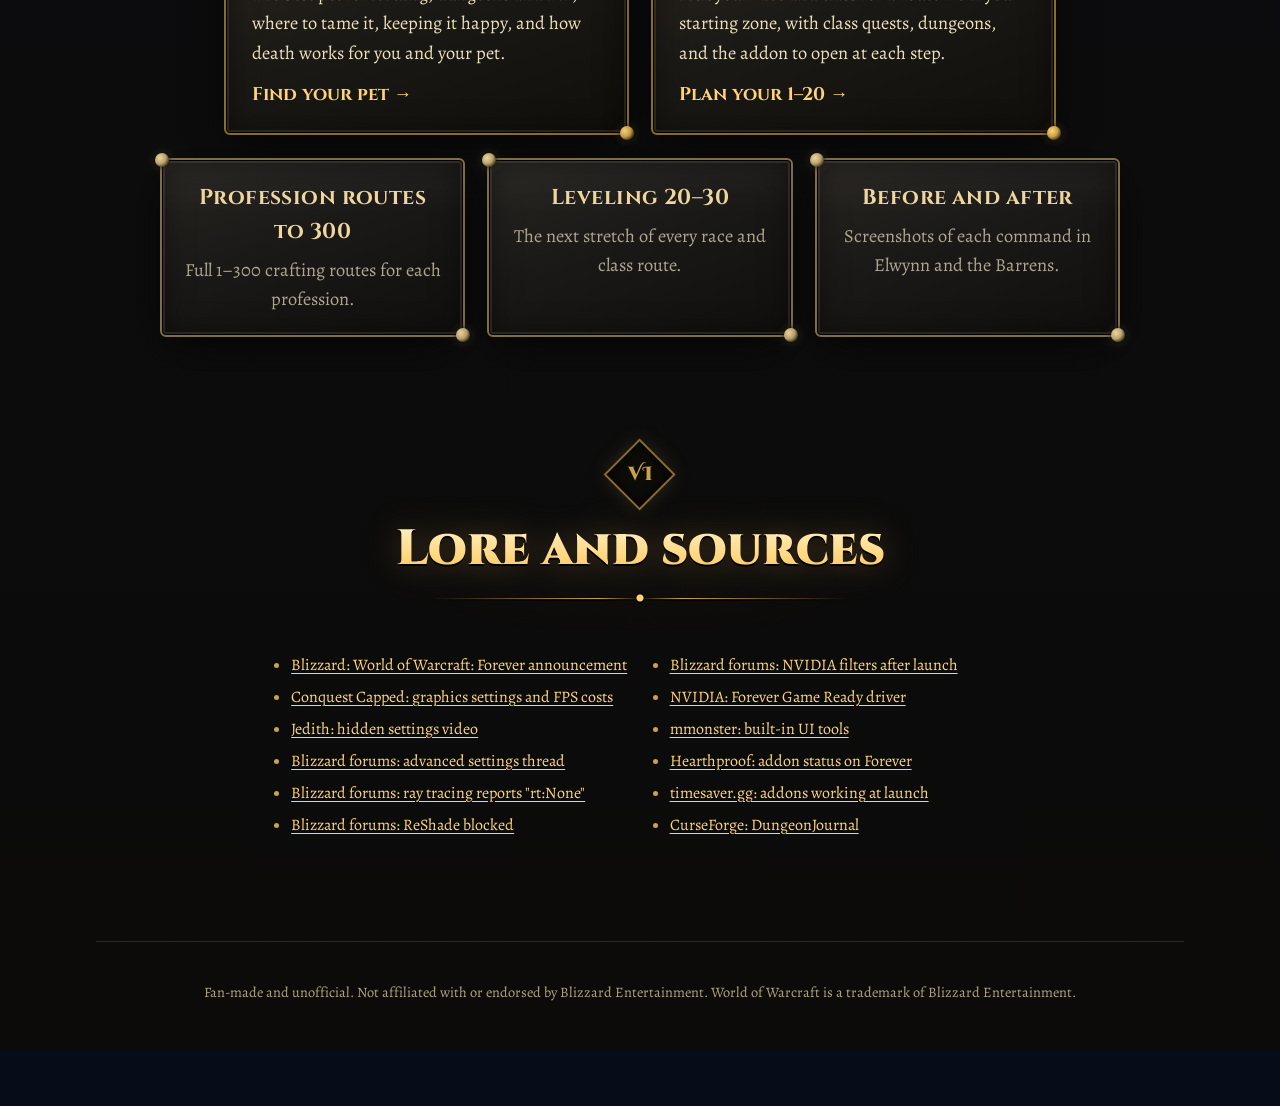
==== commit d905a329: "Add Hunter Pets page: best pets, tame spots, pet care, how death works Co-Authored-By: Claude Opus 5" ====
--- a/index.html
+++ b/index.html
@@ -9,8 +9,8 @@
 <link rel="preconnect" href="https://fonts.googleapis.com">
 <link rel="preconnect" href="https://fonts.gstatic.com" crossorigin>
 <link href="https://fonts.googleapis.com/css2?family=Cinzel:wght@500;700;900&family=Cinzel+Decorative:wght@700;900&family=Alegreya:ital,wght@0,400;0,600;0,800;1,400&family=JetBrains+Mono:wght@400;600&display=swap" rel="stylesheet">
-<link rel="stylesheet" href="style.css?v=202611080019">
-<link rel="stylesheet" href="pages.css?v=202611080019">
+<link rel="stylesheet" href="style.css?v=202611081500">
+<link rel="stylesheet" href="pages.css?v=202611081500">
 <link rel="icon" href="data:image/svg+xml,%3Csvg xmlns='http://www.w3.org/2000/svg' viewBox='0 0 32 32'%3E%3Cpath d='M16 2l4 10 10 4-10 4-4 10-4-10-10-4 10-4z' fill='%23ffd479'/%3E%3C/svg%3E">
 </head>
 <body>
@@ -30,6 +30,7 @@
   <ul class="pagelinks">
     <li><a href="classes.html">Classes</a></li>
     <li><a href="professions.html">Professions</a></li>
+    <li><a href="pets.html">Pets</a></li>
     <li><a href="leveling.html">Leveling<span class="long"> 1–20</span></a></li>
   </ul>
 </nav>
@@ -325,6 +326,7 @@
     <ul class="gateway">
       <li class="frame" data-reveal><a href="classes.html"><h3>Class guides</h3><p>All nine classes: what each spec does after the 2 November changes, which one to level as, and your talent points for 10–20.</p><span class="go">Open the class guides →</span></a></li>
       <li class="frame" data-reveal><a href="professions.html"><h3>Professions</h3><p>Which two professions to take for your class, what Forever changed, camp objects, and cheap leveling routes.</p><span class="go">Pick your professions →</span></a></li>
+      <li class="frame" data-reveal><a href="pets.html"><h3>Hunter pets</h3><p>The best pet for leveling, dungeons and PvP, where to tame it, keeping it happy, and how death works for you and your pet.</p><span class="go">Find your pet →</span></a></li>
       <li class="frame" data-reveal><a href="leveling.html"><h3>Leveling 1–20</h3><p>Pick your race and class for a route from your starting zone, with class quests, dungeons, and the addon to open at each step.</p><span class="go">Plan your 1–20 →</span></a></li>
     </ul>
     <ul class="upcoming" style="margin-top:1.4rem">
@@ -369,6 +371,6 @@
 
 <div class="banner" role="status" aria-live="polite"><span class="banner-text"></span></div>
 <div class="fct" aria-hidden="true"></div>
-<script src="app.js?v=202611080019"></script>
+<script src="app.js?v=202611081500"></script>
 </body>
 </html>
--- a/pages.css
+++ b/pages.css
@@ -291,3 +291,10 @@
 
 /* guide pages: no scroll-reveal, content is always visible (the fade hid content twice) */
 .subpage [data-reveal] { opacity: 1; transform: none; transition: none; }
+
+/* pets.html: family table reads left-aligned */
+.pettable { min-width: 52rem; }
+.pettable th, .pettable td { text-align: left; padding: .45rem .7rem; }
+.pettable td:nth-child(3) { white-space: nowrap; font-family: var(--mono); font-size: .8rem; }
+.pettable small { color: var(--gold); font-size: .65rem; text-transform: uppercase; }
+#death { scroll-margin-top: 5rem; }
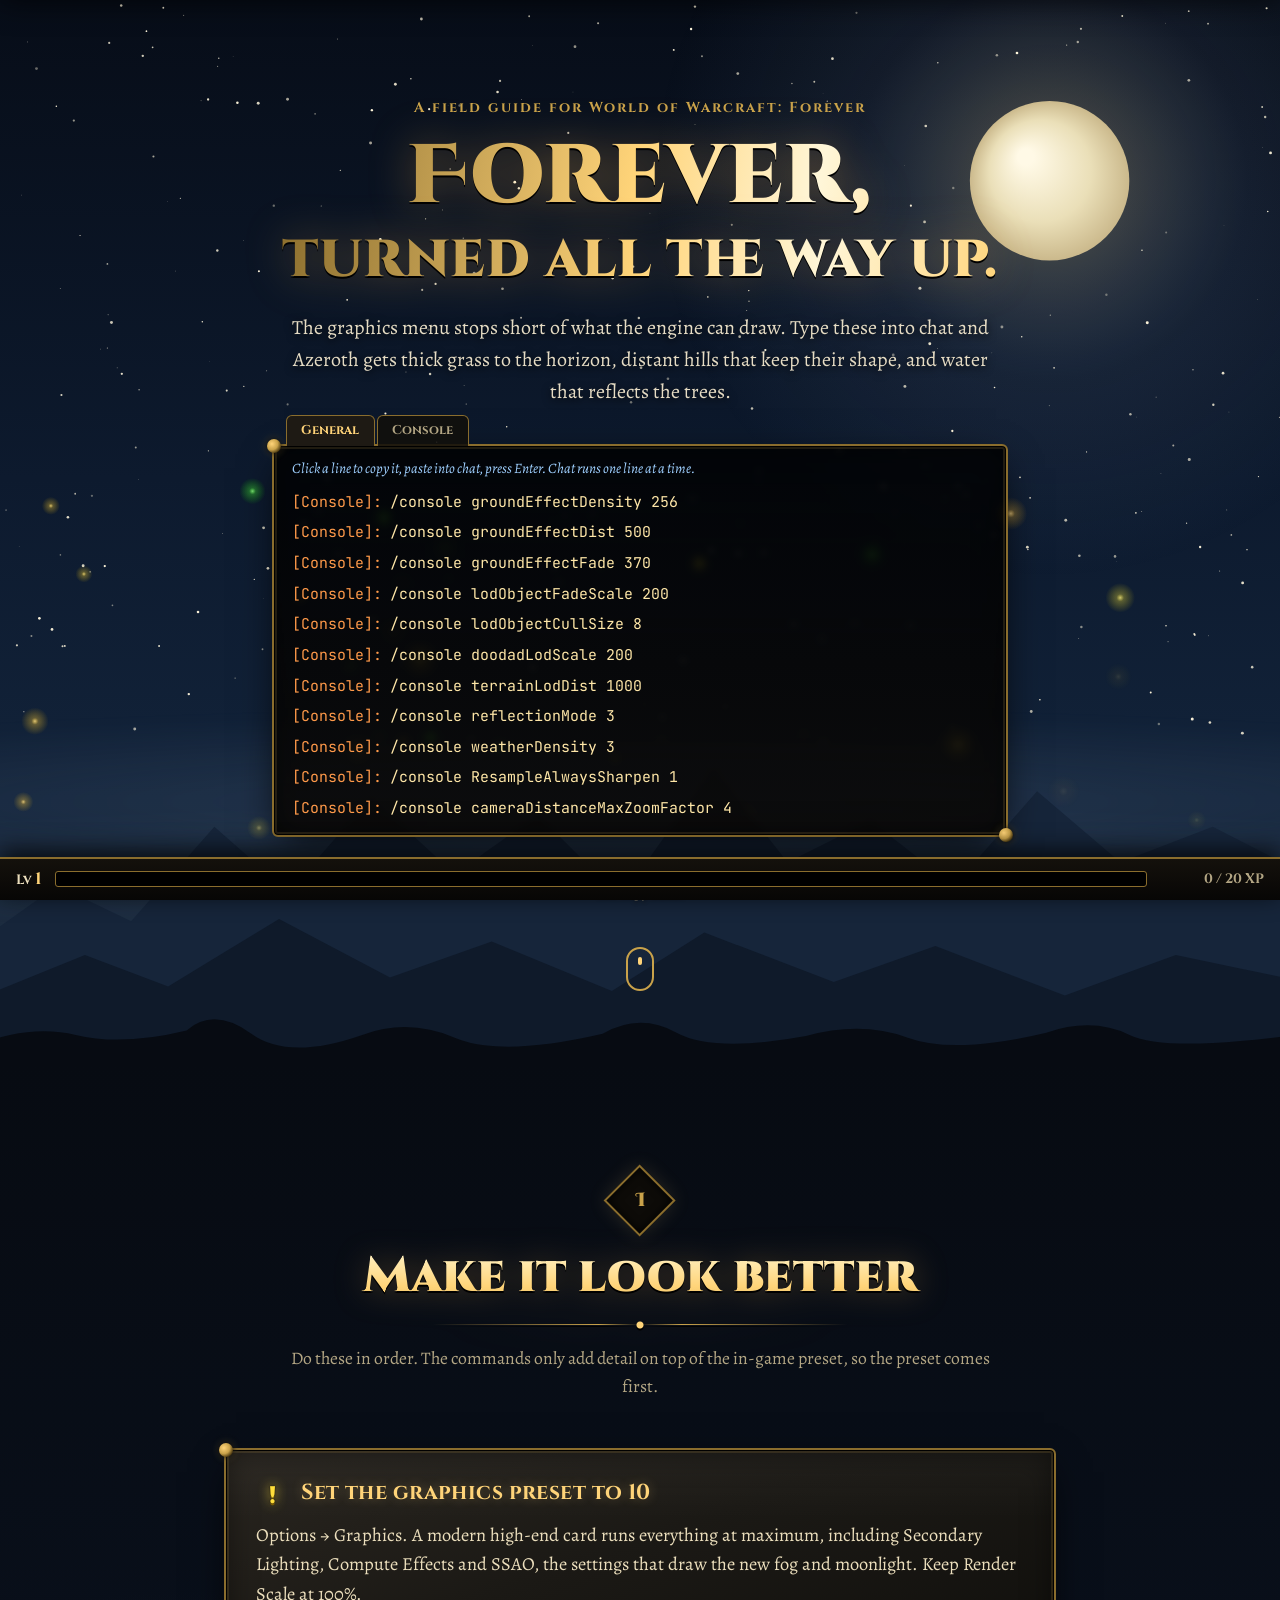
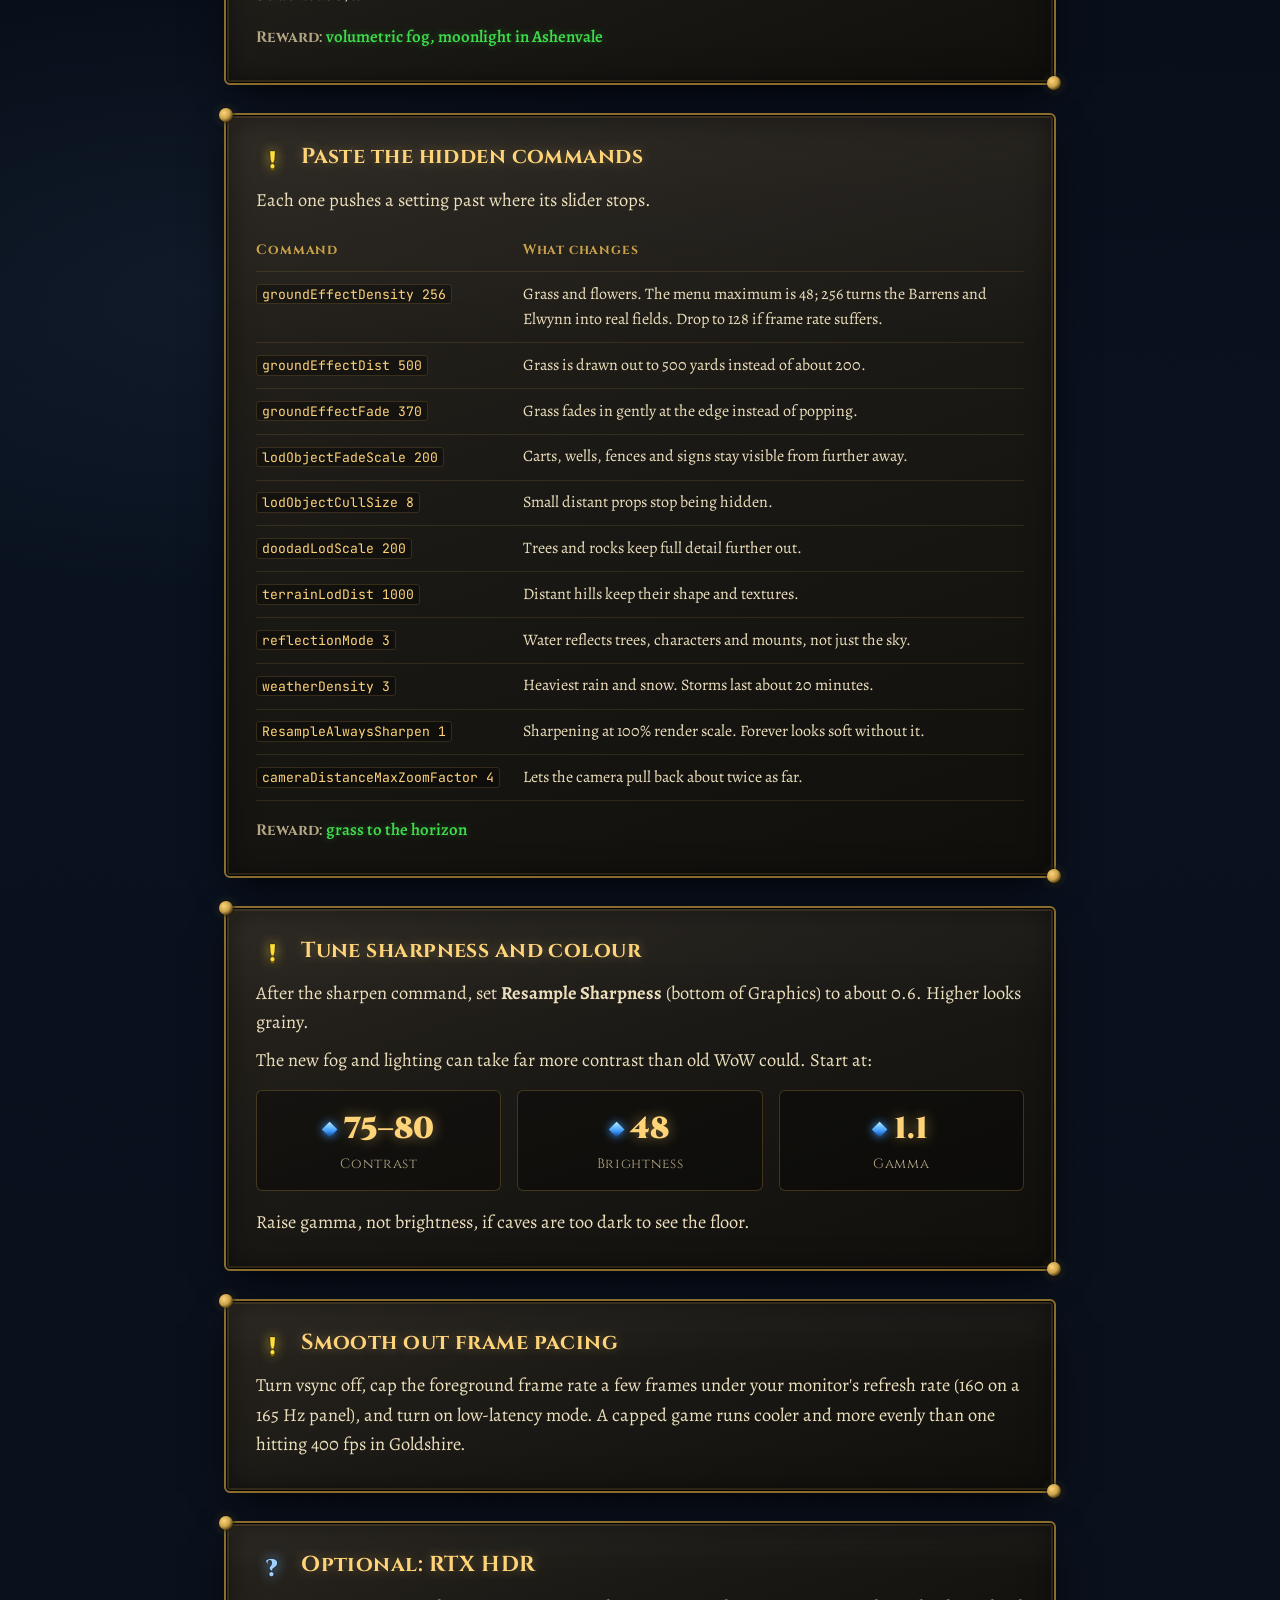
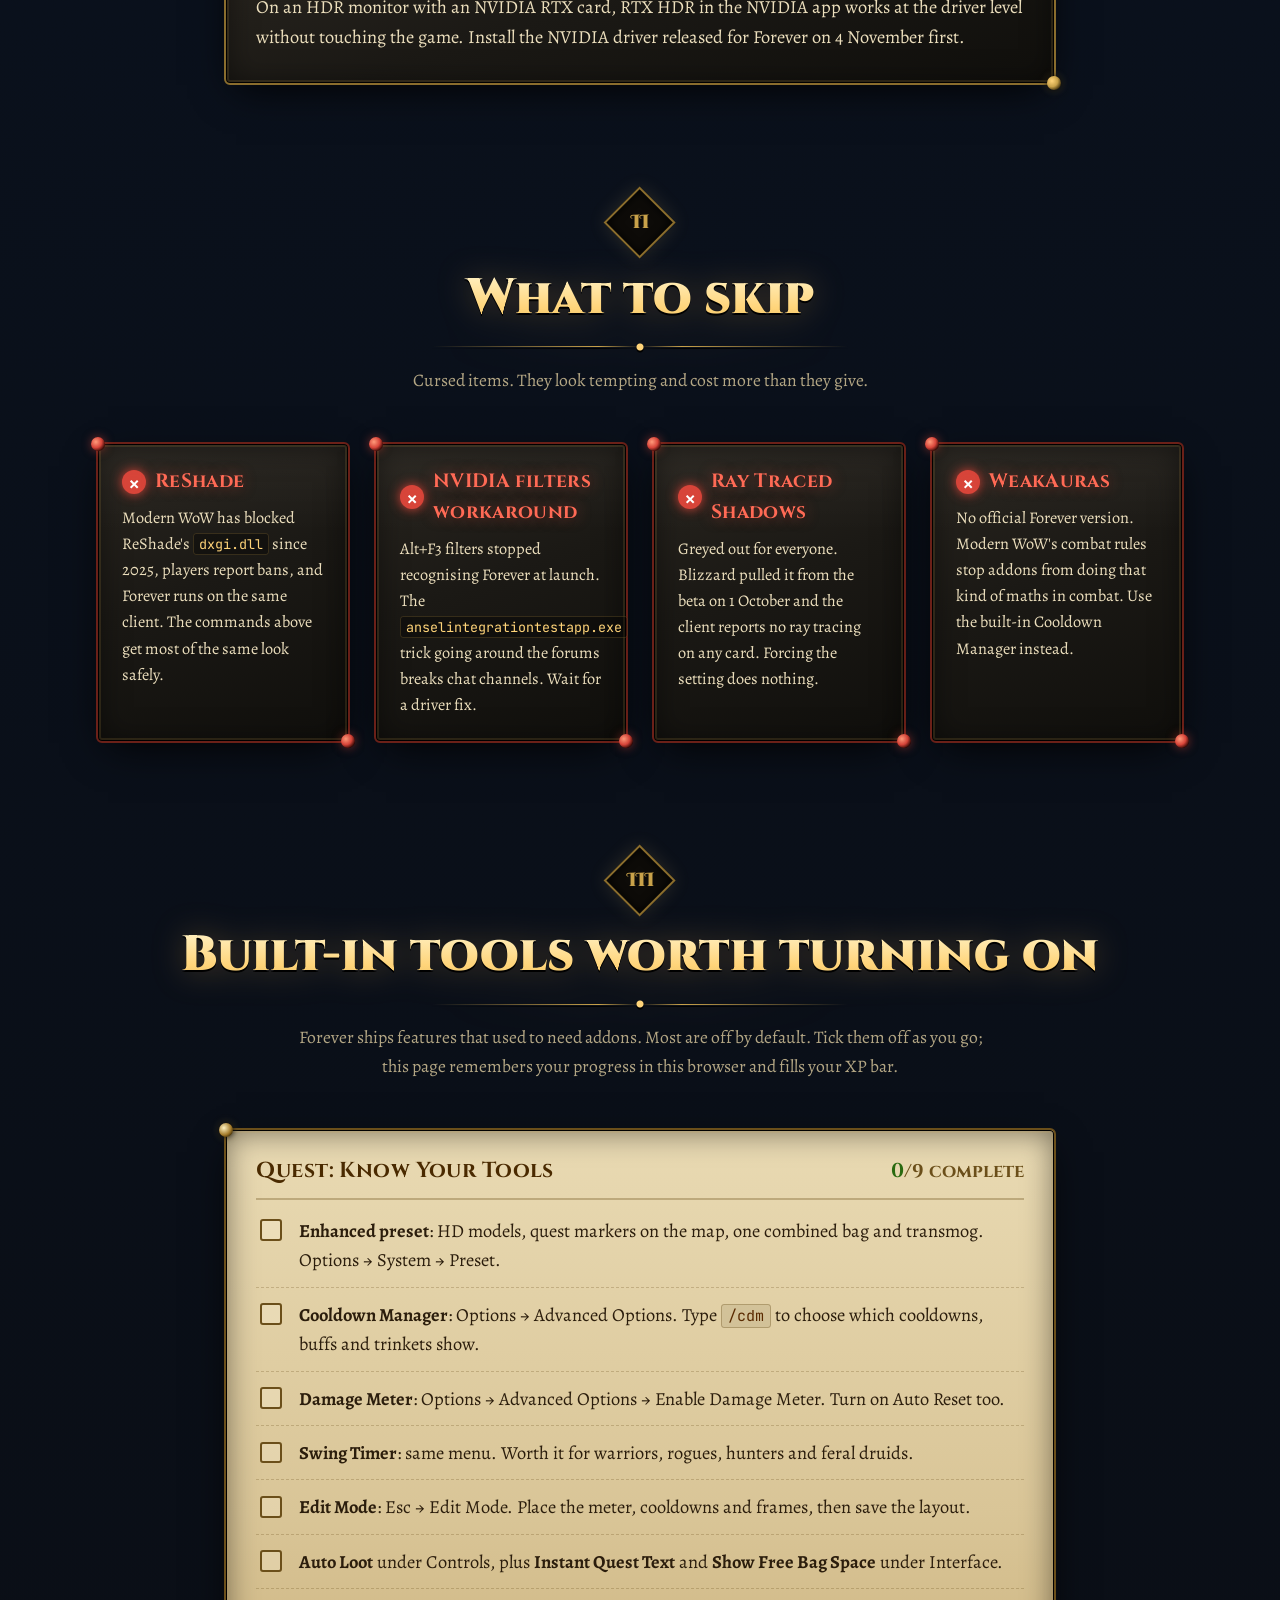
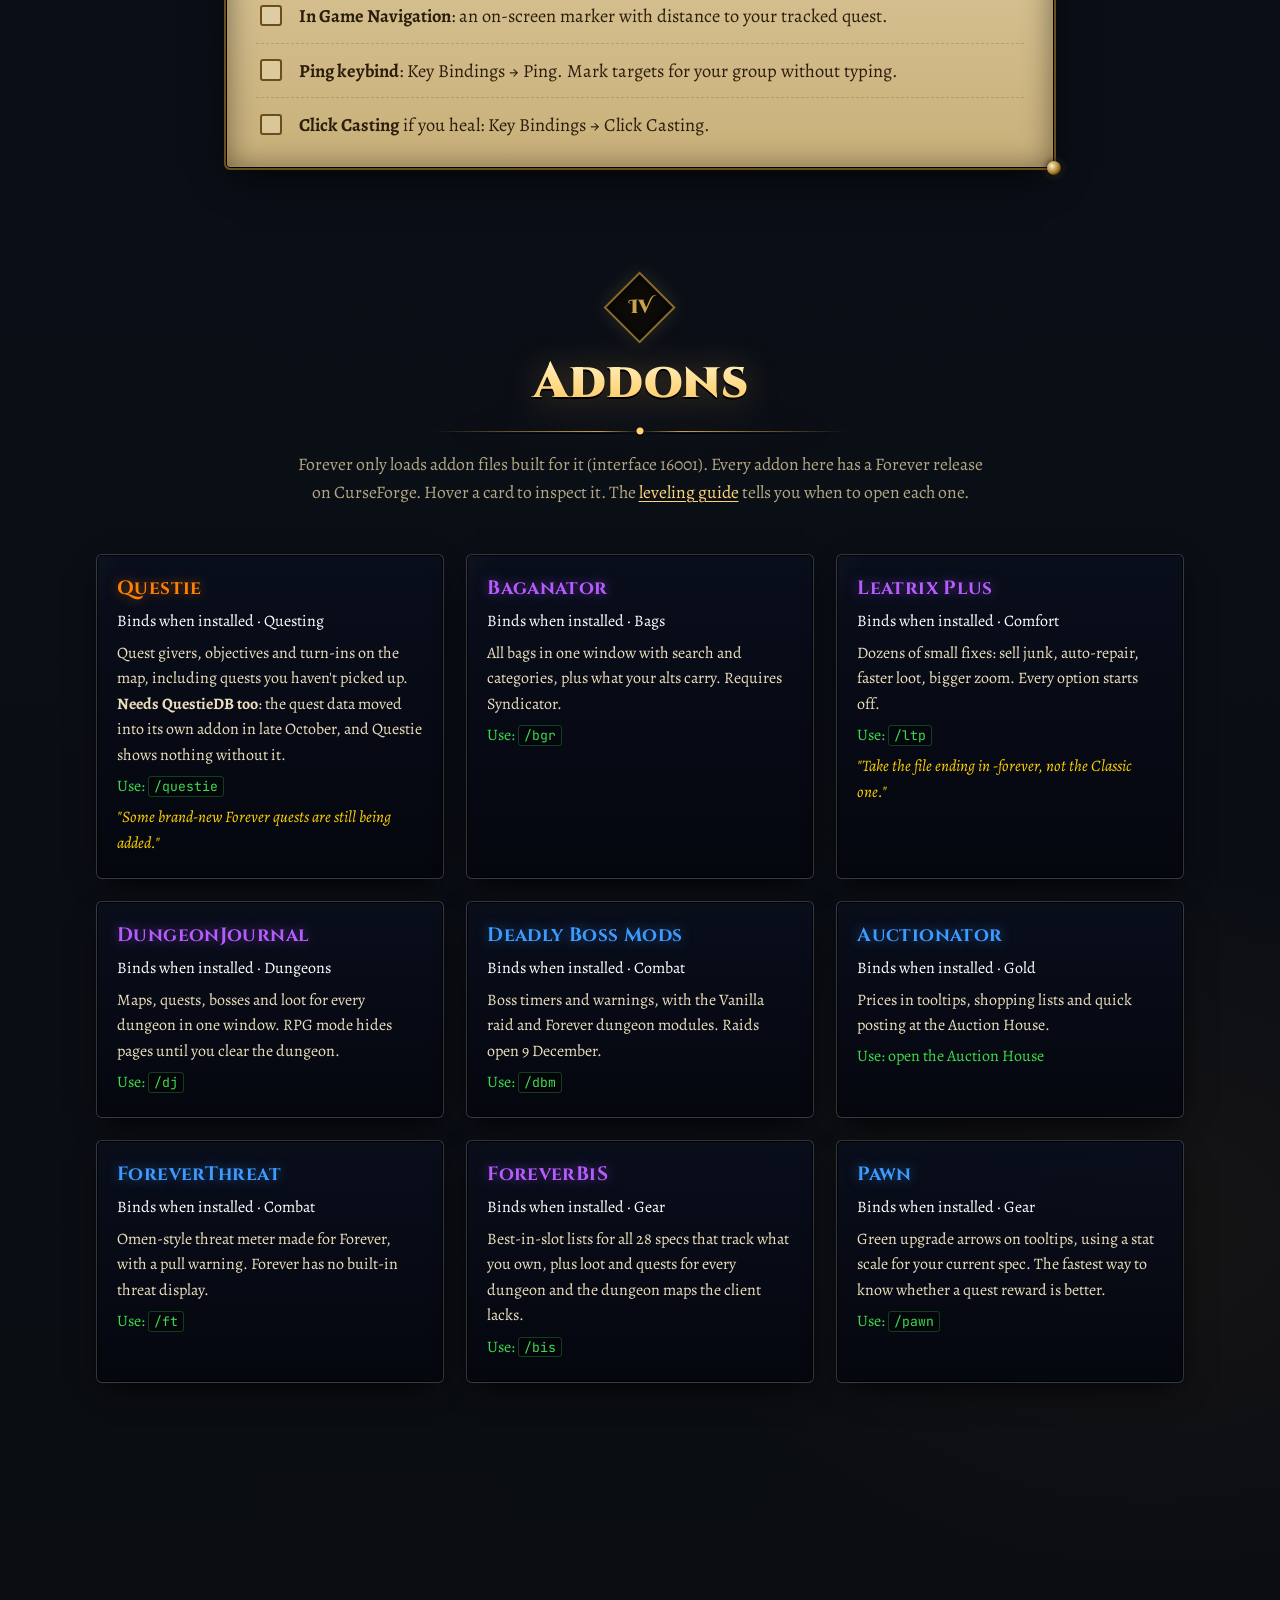
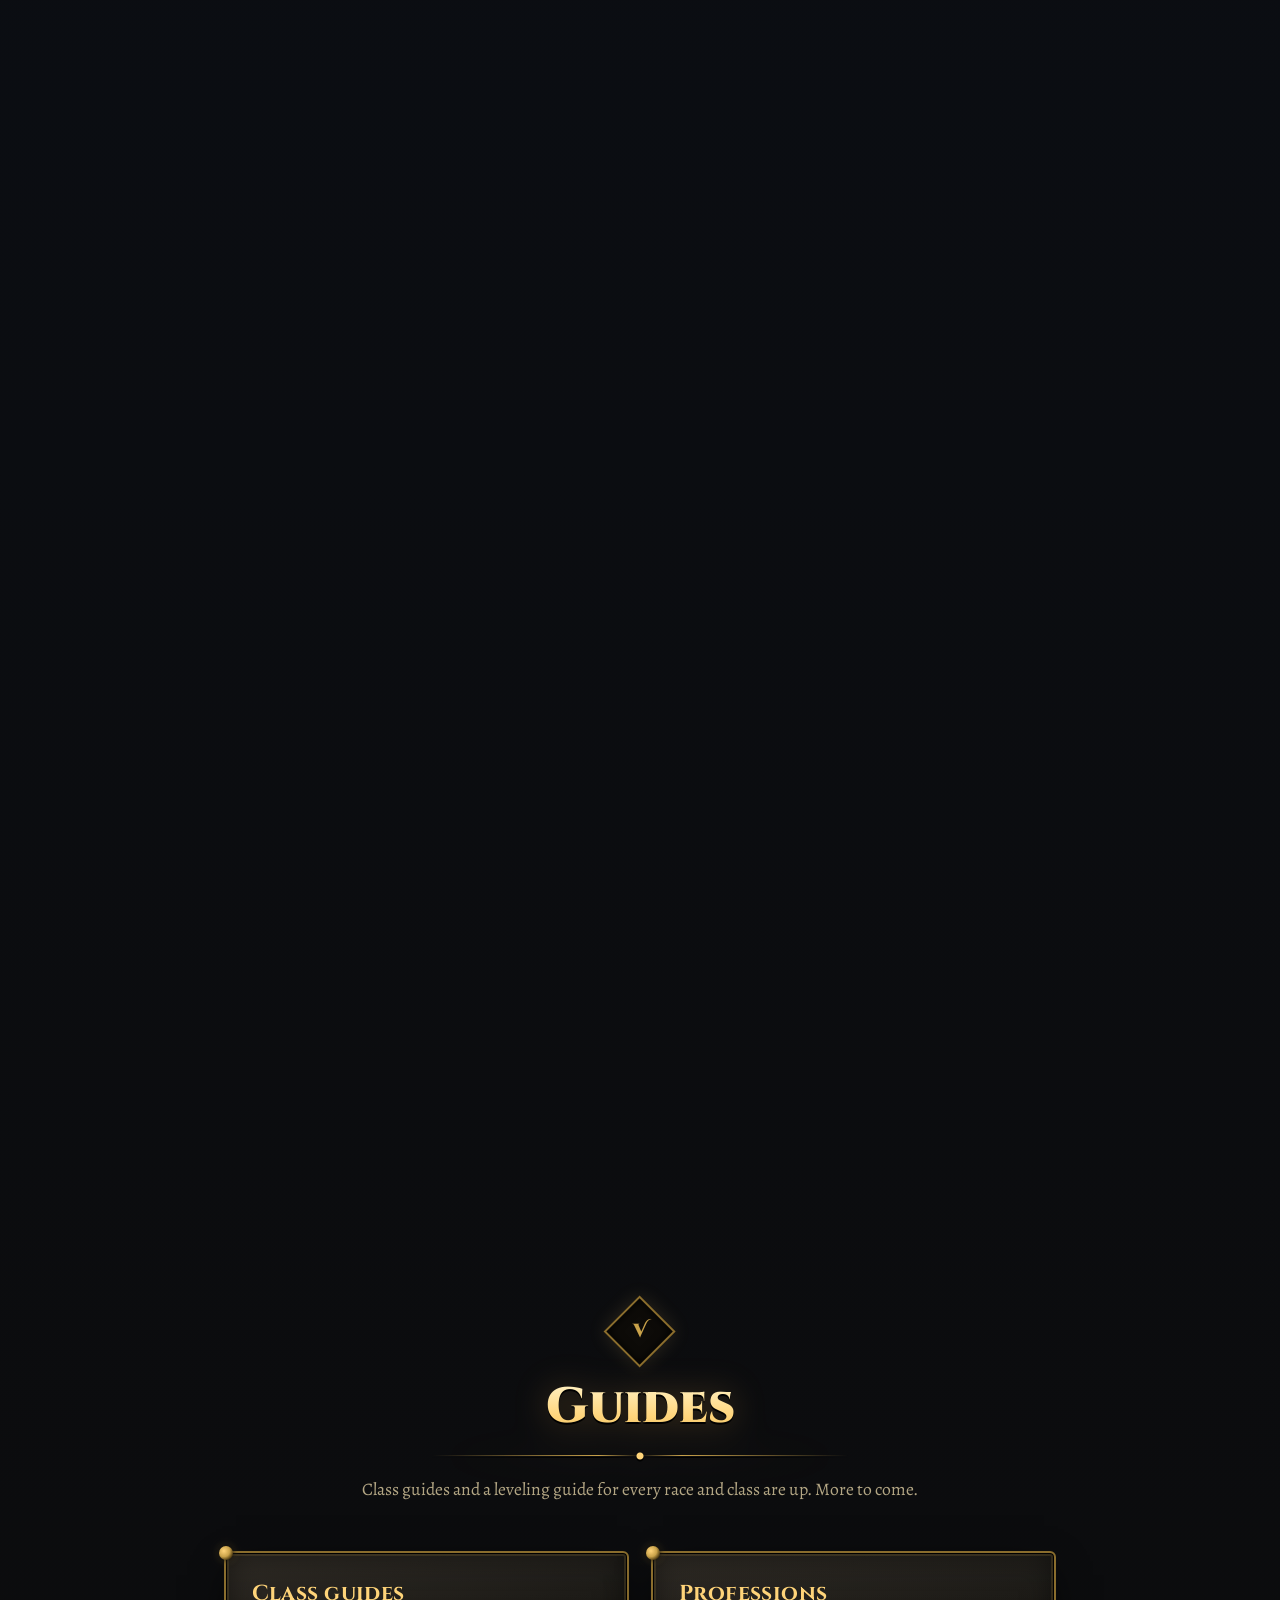
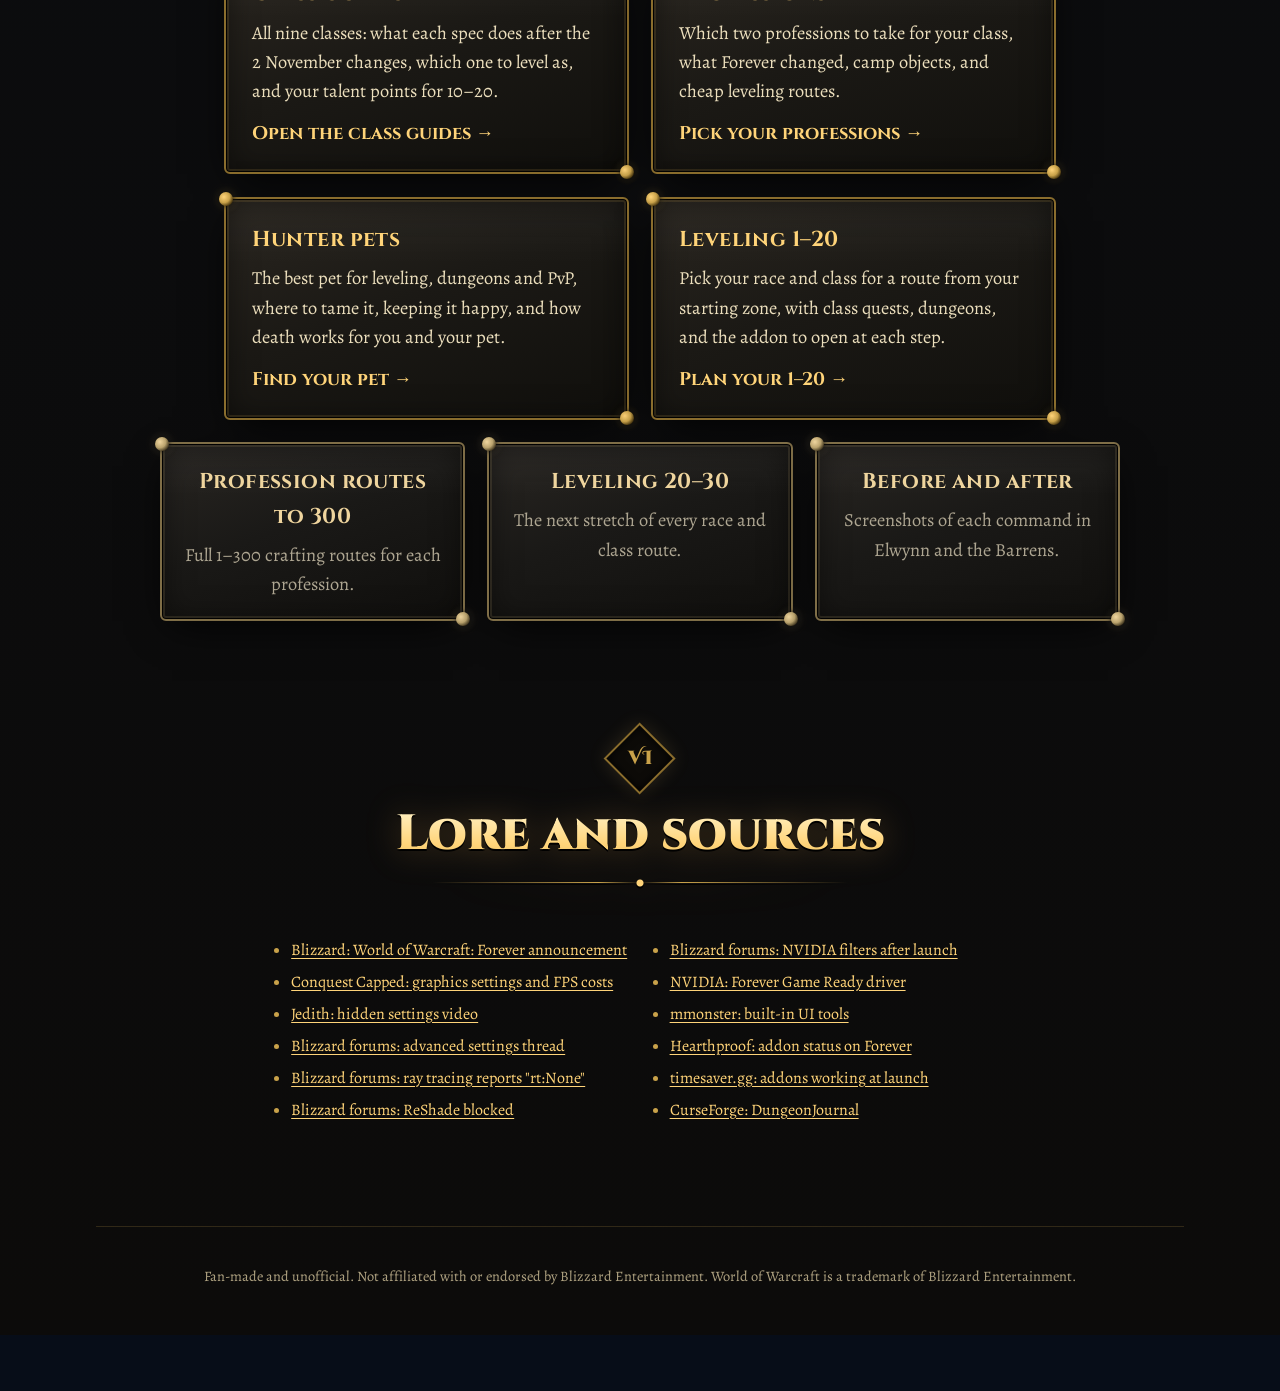
==== commit 8a8f6ae1: "Add GearQuest Forever and Offhand to installer and addon list Co-Authored-By: Claude Opus 5.5 <norep" ====
--- a/index.html
+++ b/index.html
@@ -260,6 +260,18 @@
         <p>Free 1–20 route with an arrow for all eight starting areas, including both Skyborne sides, with class quests, dungeon trips and talent picks.</p>
         <p class="item-use">Use: <code>/wisp</code></p>
       </article>
+      <article class="item epic" data-reveal>
+        <h3>GearQuest Forever</h3>
+        <p class="item-meta">Binds when installed · Gear</p>
+        <p>Right-click a gear slot to see the best upgrades for your class, spec and level, 1–60, and where each one drops. Track a hunt like a quest, with a map pin and an arrow.</p>
+        <p class="item-use">Use: right-click a slot on your character panel, or the minimap button</p>
+      </article>
+      <article class="item rare" data-reveal>
+        <h3>Offhand</h3>
+        <p class="item-meta">Binds when installed · Interface</p>
+        <p>For two monitors: keeps the game world and combat on the main screen and moves the map, bags and panels to the second one. Needs windowed mode. Still in beta.</p>
+        <p class="item-use">Use: <code>/offhand</code> to run the setup</p>
+      </article>
       <article class="item rare" data-reveal>
         <h3>RestedXP Guide</h3>
         <p class="item-meta">Binds when installed · Leveling</p>
